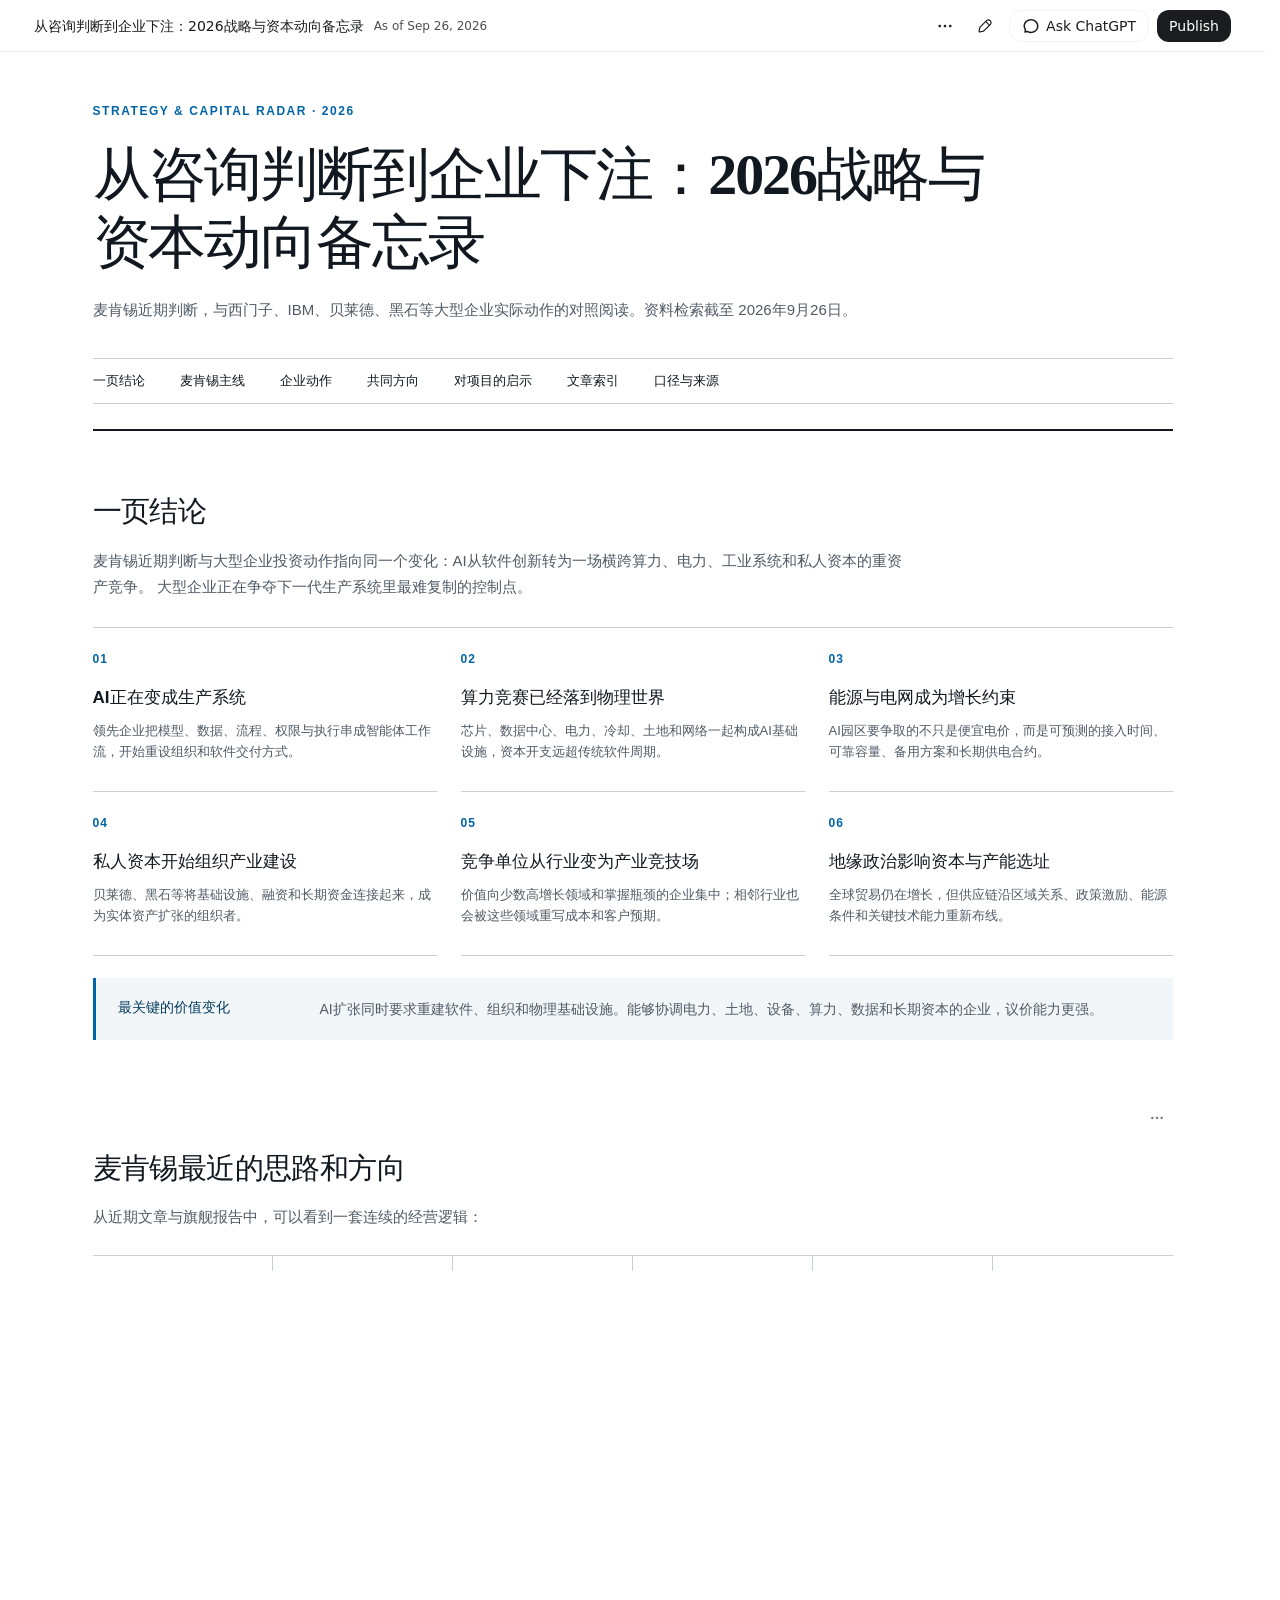
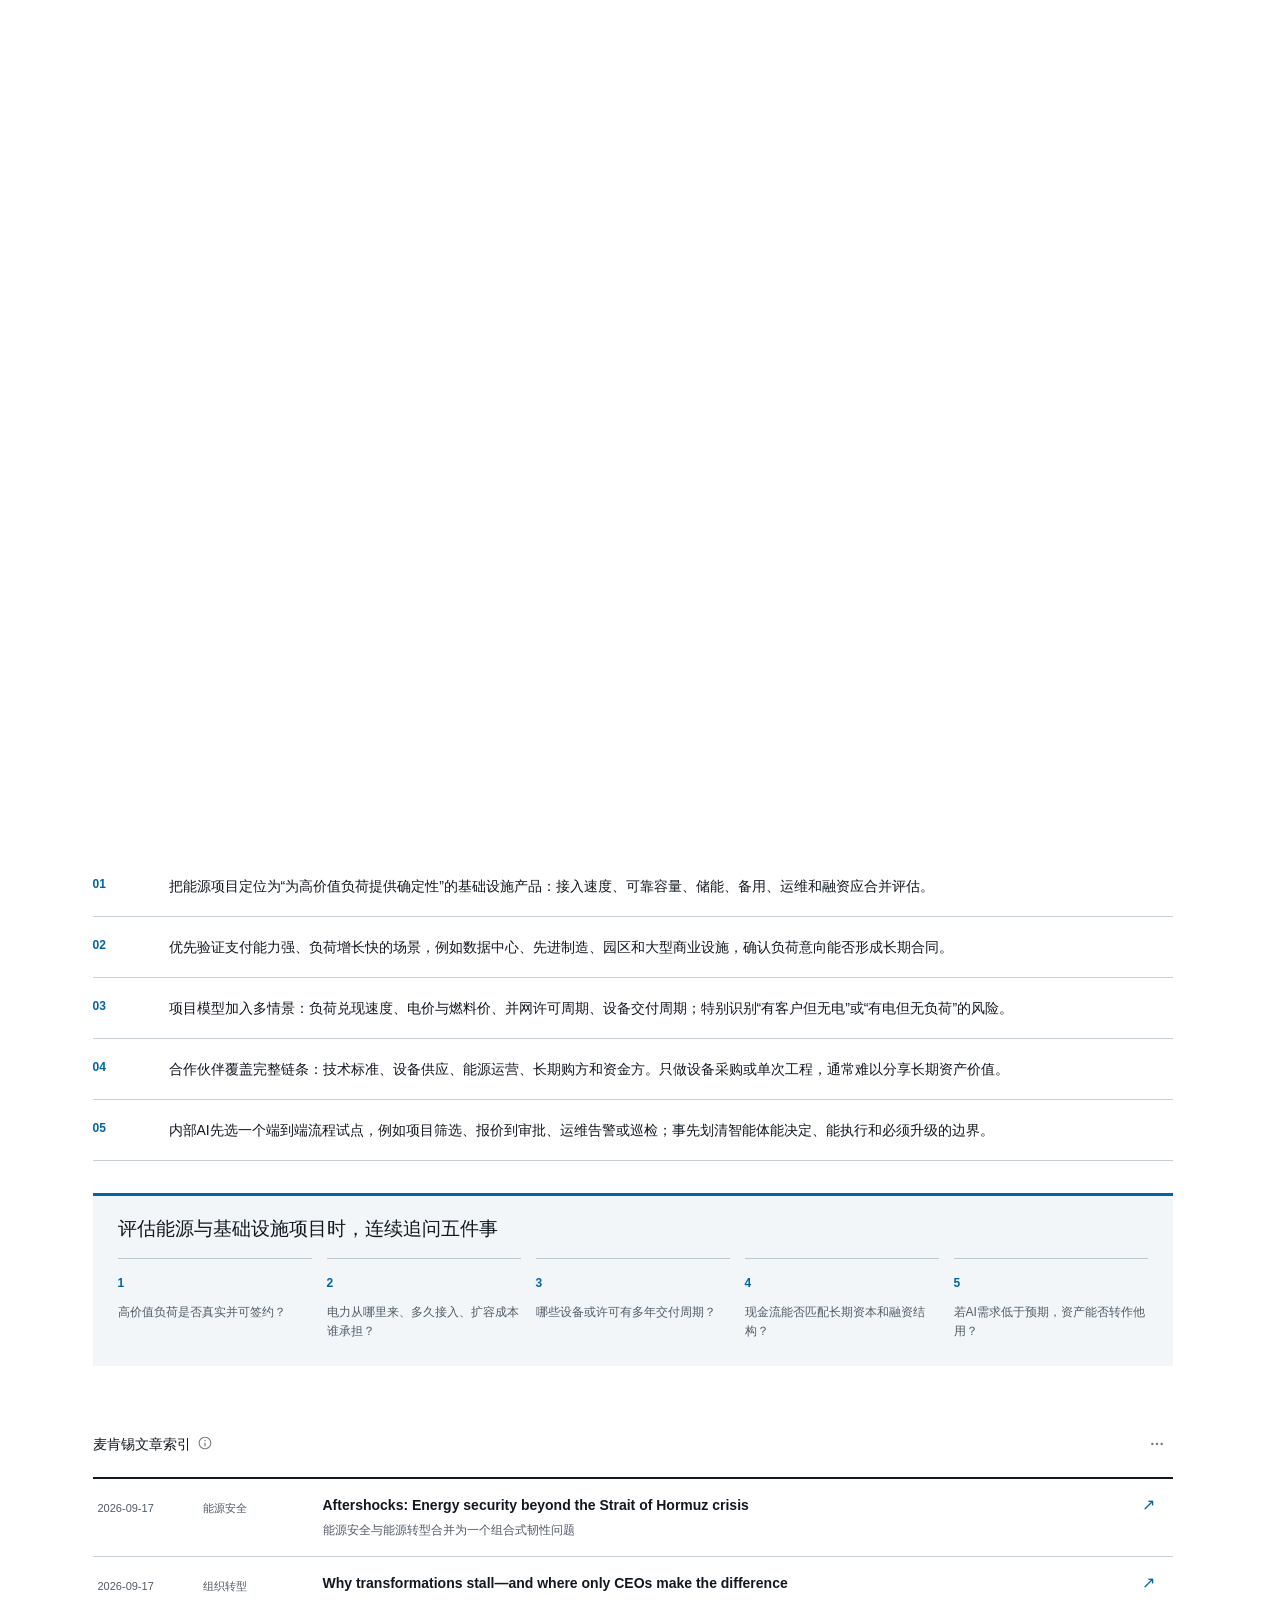
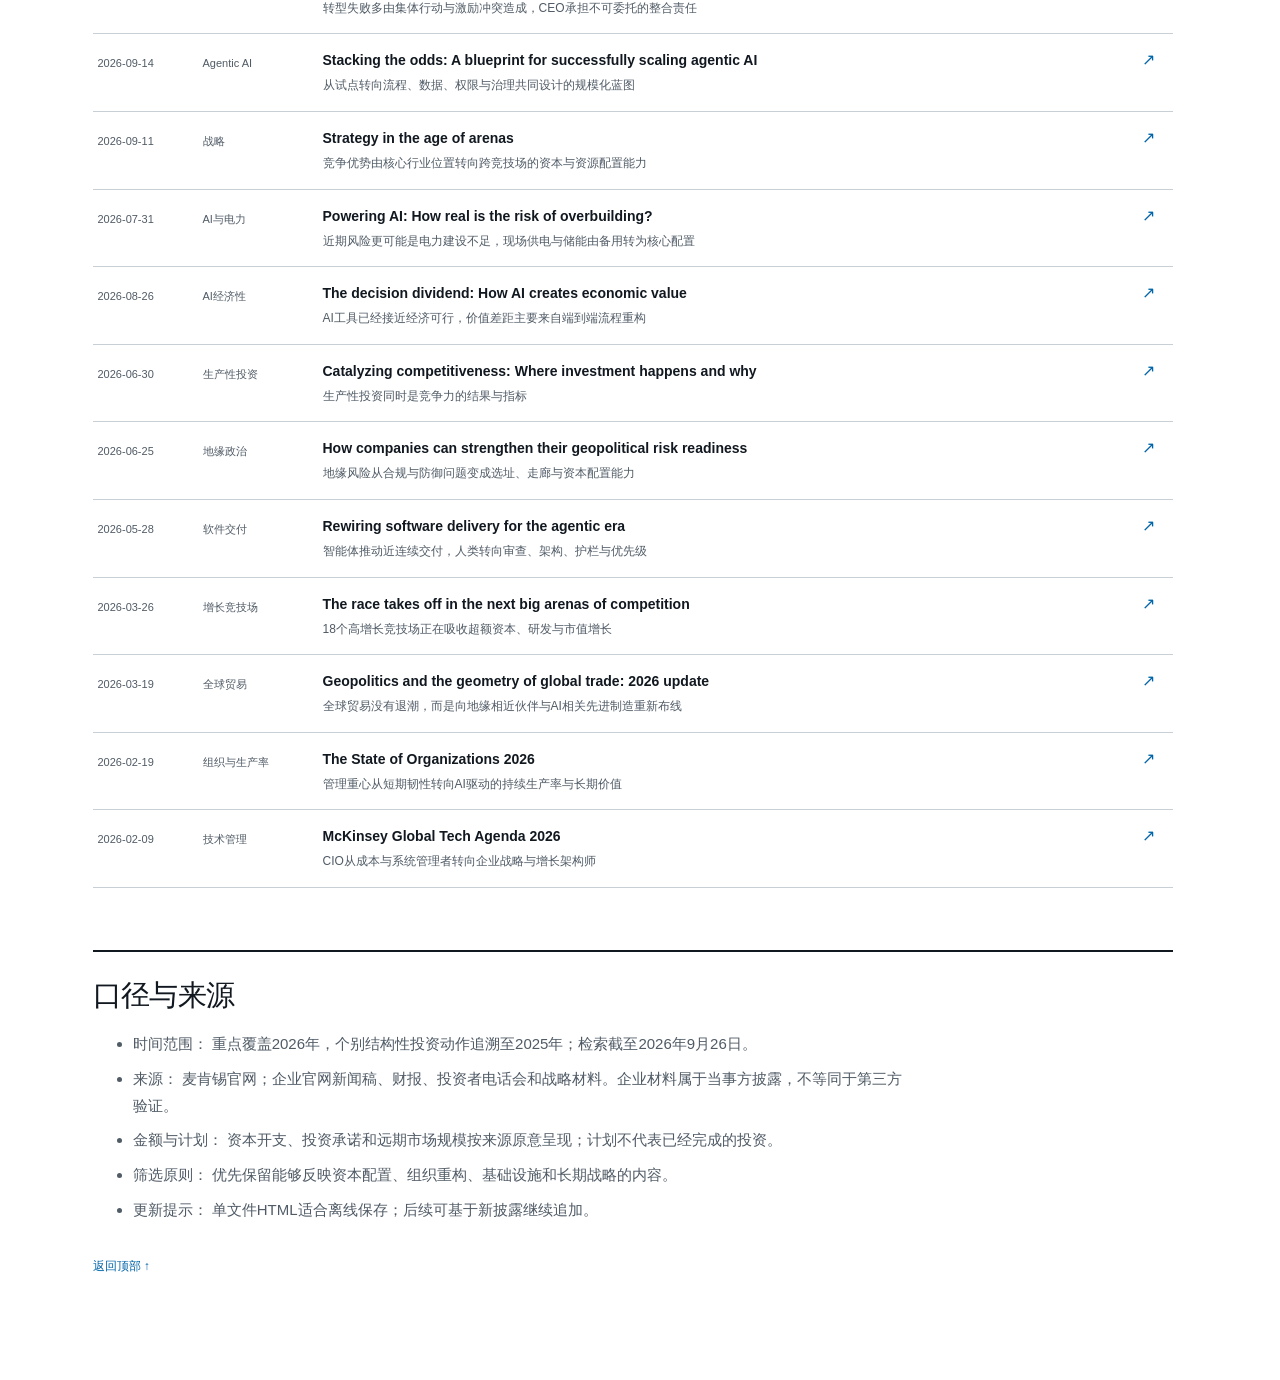
==== 麦肯锡与大型企业战略动向备忘录.html @ a0ac1fd9 "Create public business thoughts site" ====
<!doctype html>
<html lang="en">
<head>
<meta charset="utf-8">
<meta name="viewport" content="width=device-width, initial-scale=1">
<meta name="color-scheme" content="light dark">
<meta name="theme-color" content="#ffffff">
<meta name="data-app-snapshot-sha256" content="5854bf59471d1d41ac4fda2ac222e7b97b0be6779fbc70036e64adcc3acc6197">
<meta name="data-app-runtime-sha256" content="9e3ede84b28aded3c7379b6e6a5611f0d95b9977eb0f781e279ceefabfcbd27e">
<meta name="data-app-bootstrap" content="deferred-content-v1">


<meta name="data-app-local-thread" content="01a0d98c-8ada-7cd0-8bdb-cf3756978a40">
<title>从咨询判断到企业下注：2026战略与资本动向备忘录</title>
<link rel="icon" type="image/svg+xml" href="[data-uri]">
<style>:root{color-scheme:light dark;--adaptive-theme:1;--font-sans-default:-apple-system-body,ui-sans-serif,-apple-system,system-ui,"Segoe UI",Helvetica,"Apple Color Emoji",Arial,sans-serif,"Segoe UI Emoji","Segoe UI Symbol";--font-sans:var(--vscode-font-family,var(--font-sans-default));--background:var(--color-token-main-surface-primary,var(--color-background-surface,light-dark(#fff,#181818)));--surface:var(--color-background-elevated-secondary-opaque,light-dark(#fcfcfc,#212121));--surface-raised:var(--color-token-dropdown-background,light-dark(#fff,#282828));--muted:light-dark(#f7f7f7,#282828);--control:var(--color-background-control-opaque,light-dark(#fff,#212121));--control-hover:light-dark(#f2f2f2,#303030);--interaction-hover:var(--muted);--interaction-active:var(--control-hover);--text:var(--color-token-foreground,var(--color-text-foreground,light-dark(#1a1c1f,#fff)));--secondary:var(--color-token-description-foreground,light-dark(#767676,#afafaf));--border:var(--color-token-border,var(--color-border,light-dark(#ededed,#303030)));--border-strong:var(--color-border-heavy,light-dark(#dfdfdf,#414141));--accent:var(--color-text-accent,light-dark(#339cff,#99ceff));--positive:var(--color-text-success,light-dark(#00a240,#40c977));--negative:var(--color-text-error,light-dark(#e02e2a,#ff6764));--chart-1:light-dark(#0285ff,#66b5ff);--chart-2:light-dark(#924ff7,#ad7bf9);--chart-3:light-dark(#04b84c,#40c977);--chart-4:light-dark(#fb6a22,#ff8549);--chart-5:light-dark(#ff66ad,#ff8cc1);--chart-6:light-dark(#ffc300,#ffd240);--chart-7:light-dark(#fa423e,#ff6764);--chart-8:light-dark(#8f8f8f,#afafaf);--chart-neutral-fill:color-mix(in srgb,var(--text) 3%,var(--surface));--ranked-list-fill:color-mix(in srgb,var(--chart-1) 16%,var(--surface));--ranked-list-fill-hover:color-mix(in srgb,var(--chart-1) 24%,var(--surface));--movement-positive:color-mix(in srgb,var(--positive) 75%,var(--text));--movement-negative:color-mix(in srgb,var(--negative) 75%,var(--text));--movement-total:var(--secondary);--card-radius:16px;--data-card-radius:20px;--data-card-background:var(--background);--control-radius:12px;--mark-radius:8;--card-shadow:0 4px 12px rgb(0 0 0/1%);--shadow:0 8px 16px -4px rgb(0 0 0/12%)}:root:not([data-app-theme]),:root:is([data-app-theme="original"],[data-app-theme="codex-classic"]){--dashboard-background:light-dark(color-mix(in srgb,var(--background) 98.6%,var(--text)),var(--background))}
.dashboard-topbar-copy,.dashboard-topbar-actions,.dashboard-topbar-edit-controls{align-items:center;gap:10px;min-width:0;display:flex}.dashboard-topbar-copy{flex:auto}.dashboard-topbar-actions,.dashboard-topbar-edit-controls{flex:none}.dashboard-topbar-mode-controls{flex:none;align-items:center;gap:10px;display:flex}.dashboard-topbar-mode-controls [data-mode-action]{box-sizing:border-box;white-space:nowrap;transform-origin:100%}@media (width<=599px){.dashboard-topbar-mode-controls{grid-area:2/1/3/-1;justify-self:end}}.data-executive-summary{border-radius:var(--data-card-radius,var(--card-radius));background:0 0;border:0;min-width:0;overflow:visible}.data-executive-summary-heading{margin:0}.data-executive-summary-trigger{border-radius:var(--data-card-radius,var(--card-radius));width:100%;color:var(--text);cursor:pointer;font:inherit;text-align:left;background:0 0;border:0;justify-content:space-between;align-items:center;gap:16px;padding:12px 14px;display:flex}.data-executive-summary-trigger:hover{background:var(--interaction-hover,var(--control-hover))}.data-executive-summary-trigger:focus-visible{outline:2px solid var(--accent);outline-offset:-2px}.data-executive-summary-title-group{flex-wrap:wrap;flex:1;align-items:baseline;gap:10px;min-width:0;display:flex}.data-executive-summary-title{white-space:nowrap;flex:none;font-size:16px;font-weight:500;line-height:20px}.data-executive-summary-preview{min-width:0;color:color-mix(in srgb, var(--secondary) 68%, transparent);text-overflow:ellipsis;white-space:nowrap;flex:240px;font-size:14px;font-weight:400;line-height:20px;overflow:hidden}.data-executive-summary-toggle-icon{width:18px;height:18px;color:var(--secondary);flex:none;position:relative}.data-executive-summary-toggle-icon:before,.data-executive-summary-toggle-icon:after{content:"";background:currentColor;border-radius:999px;width:14px;height:1.5px;position:absolute;top:50%;left:50%;transform:translate(-50%,-50%)}.data-executive-summary-toggle-icon:after{transform:translate(-50%,-50%)rotate(90deg)}.data-executive-summary-trigger[aria-expanded=true] .data-executive-summary-toggle-icon:after{opacity:0}.data-executive-summary[data-open] .data-executive-summary-title{color:var(--secondary)}.data-executive-summary-panel{padding:0 0 18px}.data-executive-summary--inset{background:color-mix(in srgb, var(--text) 2%, transparent);overflow:hidden}.data-executive-summary--inset .data-executive-summary-trigger:hover{background:color-mix(in srgb, var(--text) 2%, transparent)}.data-executive-summary--inset .data-executive-summary-panel{padding:0 14px 18px}.data-executive-summary-content{grid-template-columns:minmax(0,1fr);gap:16px;width:100%;min-width:0;max-width:780px;padding-top:8px;display:grid}.data-executive-summary-content>:where(p,ul,ol){margin:0}.data-executive-summary-content .rich-narrative{min-width:0;margin:0}.data-executive-summary-content :is(.rich-narrative-content,.report-rich-editable)>p{margin:0}.data-executive-summary-content p{color:var(--text);font-size:16px;line-height:1.55}.data-executive-summary-content :is(strong,b,.markdown-bold){font-weight:600}.data-segmented-control{border:1px solid var(--border);border-radius:var(--control-radius);background:var(--control);align-items:stretch;min-width:0;max-width:100%;display:inline-flex;overflow:visible}.data-segmented-control[data-full-width]{width:100%;display:flex}.data-segmented-control-label{text-overflow:ellipsis;white-space:nowrap;min-width:0;overflow:hidden}.data-segmented-control[data-disabled]{opacity:var(--control-disabled-opacity,.58)}.data-segmented-control button{border:0;border-left:1px solid var(--border);min-width:0;min-height:30px;color:var(--secondary);cursor:pointer;font:inherit;white-space:nowrap;background:0 0;flex:0 auto;justify-content:center;align-items:center;padding:0 12px;font-size:14px;font-weight:400;line-height:20px;display:inline-flex;position:relative}.data-segmented-control button:first-child{border-radius:var(--control-radius) 0 0 var(--control-radius)}.data-segmented-control button:last-child{border-radius:0 var(--control-radius) var(--control-radius) 0}.data-segmented-control button:only-child{border-radius:var(--control-radius)}.data-segmented-control-tooltip{z-index:var(--layer-tooltip);position:absolute;bottom:calc(100% + 7px);left:50%;transform:translate(-50%,2px)}.data-segmented-control-button:hover .data-segmented-control-tooltip,.data-segmented-control-button:focus-visible .data-segmented-control-tooltip{opacity:1;transform:translate(-50%)}.data-segmented-control[data-size=default] button{min-height:calc(var(--data-control-height,32px) - 2px)}.data-segmented-control[data-full-width] button{flex:1 1 0}.data-segmented-control button:first-child{border-left:0}.data-segmented-control button:hover:not(:disabled){background:var(--interaction-hover,var(--control-hover));color:var(--text)}.data-segmented-control button:focus-visible{z-index:1;outline:2px solid var(--accent);outline-offset:-2px;position:relative}.data-segmented-control button[aria-pressed=true]{background:color-mix(in srgb, var(--text) 5%, transparent);color:var(--text)}.data-segmented-control button:disabled{cursor:default}@media (prefers-reduced-motion:reduce){.data-segmented-control button{transition:none}}.data-slider{--data-slider-control-height:var(--data-control-height,32px);--data-slider-control-padding:var(--space-3,12px);--data-slider-inline-gap:24px;--data-slider-inline-label-width:200px;align-content:start;gap:var(--field-label-gap,6px);min-width:0;color:var(--text);display:grid;container:data-slider/inline-size}.data-slider[data-layout=inline]{grid-template-columns:minmax(112px, var(--data-slider-inline-label-width)) minmax(0, 1fr);align-items:center;column-gap:var(--data-slider-inline-gap);row-gap:var(--field-label-gap,6px)}.data-slider[data-layout=inline]>.data-slider-label--outside{grid-area:1/1}.data-slider[data-layout=inline]>.data-slider-control{grid-area:1/2}.data-slider[data-layout=inline][data-label-placement=hidden]>.data-slider-control{grid-column:1/-1}.data-slider[data-disabled]{opacity:var(--control-disabled-opacity,.58)}.data-slider-label{min-width:0;color:var(--secondary);font-size:14px;font-weight:400;line-height:20px}.data-slider-label--outside{width:fit-content}.data-slider-label--inline{box-sizing:border-box;width:100%;min-height:var(--data-slider-control-height);pointer-events:none;text-overflow:ellipsis;white-space:nowrap;align-items:center;padding-inline:16px;display:flex;overflow:hidden}.data-slider[data-label-placement=inline]{gap:0}.data-slider[data-label-placement=inline] .data-slider-label--inline{z-index:5;inset-block:0;left:var(--data-slider-control-padding);width:auto;max-width:calc(100% - 96px);min-height:0;padding:0;position:absolute}.data-slider--range[data-center-inline-label] .data-slider-label--inline{left:var(--data-slider-midpoint);width:max-content;max-width:max(0px, calc(var(--data-slider-span) - 32px));text-align:center;justify-content:center;transform:translate(-50%)}.data-slider-label--hidden,.data-slider-visually-hidden{clip:rect(0 0 0 0);clip-path:inset(50%);white-space:nowrap;border:0;width:1px;height:1px;margin:-1px;padding:0;position:absolute;overflow:hidden}.data-slider-control{height:var(--data-slider-control-height);border:1px solid var(--border);border-radius:var(--control-radius);background:var(--surface);touch-action:none;min-width:0;transition:border-color .12s,box-shadow .12s;position:relative;overflow:visible}.data-slider-control:has(.data-slider-input:focus-visible){border-color:var(--control-focus-border,var(--border-strong));box-shadow:var(--control-focus-ring,0 0 0 1px var(--border-strong))}.data-slider-track{z-index:1;border-radius:inherit;pointer-events:none;position:absolute;inset:-1px;overflow:visible}.data-slider-selection{inset:0 calc(100% - var(--data-slider-end-position)) 0 var(--data-slider-start-position);border-radius:inherit;background:var(--muted);min-width:0;box-shadow:inset 0 0 0 1px color-mix(in srgb, var(--text) 9%, transparent), 0 1px 1px color-mix(in srgb, var(--text) 3%, transparent);transition:box-shadow .12s;position:absolute}.data-slider:not([data-disabled]) .data-slider-control:hover .data-slider-selection{box-shadow:inset 0 0 0 1px color-mix(in srgb, var(--text) 14%, transparent), 0 1px 1px color-mix(in srgb, var(--text) 3%, transparent)}.data-slider--single .data-slider-selection{min-width:min(16px,100%)}.data-slider-bound,.data-slider-value{z-index:5;color:var(--secondary);font-variant-numeric:tabular-nums;pointer-events:none;white-space:nowrap;font-size:12px;line-height:16px;position:absolute;top:50%;transform:translateY(-50%)}.data-slider-bound{transition:opacity .12s}.data-slider-bound--minimum{left:8px}.data-slider-bound--maximum{right:8px}.data-slider-bound[data-hidden]{opacity:0}.data-slider-value[data-placement=inside]{color:var(--text)}.data-slider-value--end{right:var(--data-slider-control-padding);color:var(--text);font-size:14px;line-height:20px;left:auto}.data-slider--range .data-slider-value{color:var(--text);font-size:14px;line-height:20px}.data-slider-handle{z-index:4;background:var(--secondary);opacity:.55;pointer-events:none;border-radius:999px;width:2px;height:18px;transition:opacity .12s;position:absolute;top:50%;transform:translate(-1px,-50%)}.data-slider-handle--lower{left:clamp(8px, calc(var(--data-slider-start) + 8px), calc(100% - 8px))}.data-slider-handle--upper{left:clamp(8px, calc(var(--data-slider-end) - 8px), calc(100% - 8px))}.data-slider--range[data-collapsed] .data-slider-handle{left:clamp(8px, var(--data-slider-start), calc(100% - 8px))}.data-slider:not([data-disabled]) .data-slider-control:hover .data-slider-handle{opacity:.8}.data-slider--single .data-slider-control:has(.data-slider-input:active) .data-slider-handle--upper,.data-slider--single .data-slider-control:has(.data-slider-input:focus-visible) .data-slider-handle--upper,.data-slider--range[data-active-thumb=lower] .data-slider-control:has(.data-slider-input--lower:active,.data-slider-input--lower:focus-visible) .data-slider-handle--lower,.data-slider--range[data-active-thumb=upper] .data-slider-control:has(.data-slider-input--upper:active,.data-slider-input--upper:focus-visible) .data-slider-handle--upper{opacity:1}.data-slider-input{appearance:none;cursor:ew-resize;opacity:0;touch-action:none;background:0 0;border:0;outline:0;width:100%;height:100%;margin:0;position:absolute;inset:0}.data-slider-input:disabled{cursor:default}.data-slider-input--single{z-index:6}.data-slider--range .data-slider-input{z-index:6;pointer-events:none}.data-slider--range[data-active-thumb=lower] .data-slider-input--lower,.data-slider--range[data-active-thumb=upper] .data-slider-input--upper{z-index:7}.data-slider-input::-webkit-slider-runnable-track{height:var(--data-slider-control-height);background:0 0}.data-slider-input::-webkit-slider-thumb{width:20px;height:var(--data-slider-control-height);appearance:none;cursor:ew-resize;background:0 0;border:0;margin-top:0}.data-slider--range .data-slider-input::-webkit-slider-thumb{pointer-events:auto}.data-slider-input::-moz-range-track{height:var(--data-slider-control-height);background:0 0}.data-slider-input::-moz-range-thumb{width:20px;height:var(--data-slider-control-height);cursor:ew-resize;background:0 0;border:0}.data-slider--range .data-slider-input::-moz-range-thumb{pointer-events:auto}@media (pointer:coarse){.data-slider-input::-webkit-slider-thumb{width:44px}.data-slider-input::-moz-range-thumb{width:44px}}@container data-slider (width<=520px){.data-slider[data-layout=inline]>.data-slider-label--outside,.data-slider[data-layout=inline]>.data-slider-control{grid-column:1/-1}.data-slider[data-layout=inline]>.data-slider-label--outside{grid-row:1}.data-slider[data-layout=inline]>.data-slider-control{grid-row:2}}@media (prefers-reduced-motion:reduce){.data-slider-control,.data-slider-bound,.data-slider-handle{transition:none}}.data-switch{min-height:32px;color:var(--text);cursor:pointer;font:inherit;text-align:left;background:0 0;border:0;justify-content:space-between;align-items:center;gap:12px;padding:0;font-size:14px;font-weight:400;display:inline-flex}.data-switch[data-full-width]{width:100%}.data-switch-track{background:var(--border-strong);border-radius:999px;flex:none;width:34px;height:20px;transition:background .16s;position:relative}.data-switch-track:after{background:var(--surface-raised);content:"";border-radius:50%;width:16px;height:16px;transition:transform .16s;position:absolute;top:2px;left:2px}.data-switch[aria-checked=true] .data-switch-track{background:var(--accent)}.data-switch[aria-checked=true] .data-switch-track:after{transform:translate(14px)}.data-switch:focus-visible{outline:2px solid var(--accent);outline-offset:2px}.data-switch:disabled{cursor:default;opacity:var(--control-disabled-opacity,.58)}@media (prefers-reduced-motion:reduce){.data-switch-track,.data-switch-track:after{transition:none}}.data-switch[data-size=compact]{color:var(--secondary);font:inherit;border-radius:var(--control-radius);cursor:pointer;white-space:nowrap;background:0 0;border:0;align-items:center;gap:8px;padding:6px 8px;font-size:14px;display:inline-flex}.data-switch[data-size=compact]:hover{background:var(--interaction-hover);color:var(--text)}.data-switch[data-size=compact] .data-switch-track{background:var(--border-strong);border-radius:10px;width:28px;height:16px;transition:background .12s;position:relative}.data-switch[data-size=compact] .data-switch-track:after{content:"";background:var(--surface);border-radius:50%;width:12px;height:12px;transition:transform .12s;position:absolute;top:2px;left:2px}.data-switch[data-size=compact][aria-checked=true] .data-switch-track{background:var(--text)}.data-switch[data-size=compact][aria-checked=true] .data-switch-track:after{transform:translate(12px)}.form-checkbox{align-items:center;gap:var(--space-2);cursor:pointer;display:inline-flex}.form-checkbox-control{flex:0 0 var(--space-5);width:var(--space-5);height:var(--space-5);display:inline-flex;position:relative}.form-checkbox-control input{appearance:none;z-index:1;border-radius:var(--radius-xs);width:100%;height:100%;cursor:inherit;background:0 0;border:0;margin:0;position:absolute;inset:0}.form-checkbox-control>:not(input){pointer-events:none;position:absolute;inset:0}.form-checkbox-control [data-dashboard-icon=checkboxUnchecked]{color:var(--border-strong)}.form-checkbox-control [data-dashboard-icon=checkboxChecked]{color:var(--text);opacity:0}.form-checkbox-control input:checked~[data-dashboard-icon=checkboxUnchecked]{opacity:0}.form-checkbox-control input:checked~[data-dashboard-icon=checkboxChecked]{opacity:1}.form-checkbox-control input:focus-visible{outline:2px solid var(--accent);outline-offset:3px}.form-checkbox:has(input:disabled){opacity:.5;cursor:not-allowed}.section-navigator{z-index:20;padding:6px;position:fixed;top:50%;left:12px;transform:translateY(-50%)}.section-navigator:not([data-placement=inline])[data-fits-gutter=false]{visibility:hidden;pointer-events:none}.section-navigator-trigger{border-radius:var(--radius-md);color:var(--secondary);font:inherit;cursor:pointer;background:0 0;border:0;align-items:center;margin:0;padding:8px 6px;display:flex}.section-navigator-trigger:focus-visible{outline:2px solid var(--accent);outline-offset:2px}.section-navigator-rail{flex-direction:column;align-items:flex-start;width:28px;display:flex}.section-navigator-rail>span{align-items:center;height:12px;display:flex}.section-navigator-rail i{background:var(--secondary);opacity:.5;border-radius:999px;width:9px;height:3px;display:block}.section-navigator-rail i[data-active]{background:var(--text);opacity:1;width:14px}.section-navigator-label{display:none}.section-navigator-menu{opacity:0;visibility:hidden;pointer-events:none;gap:2px;width:max-content;max-width:calc(100vw - 24px);max-height:min(440px,80vh);transition:opacity .1s,transform .1s,visibility .1s;position:absolute;top:50%;left:0;overflow-y:auto;transform:translate(-4px,-50%)}.section-navigator[data-open] .section-navigator-menu{opacity:1;visibility:visible;pointer-events:auto;transform:translateY(-50%)}.section-navigator-menu .menu-item{min-height:28px;padding-block:4px;font-size:12px;font-weight:500}.section-navigator-menu .menu-item-label{text-overflow:ellipsis;white-space:nowrap;overflow:hidden}.section-navigator-menu .menu-item[aria-current]{background:var(--control);color:var(--text)}.section-navigator-menu .menu-item:not([aria-current]){color:var(--secondary)}.section-navigator[data-placement=inline]{margin-bottom:12px;position:relative;top:auto;left:auto;transform:none}.section-navigator[data-placement=inline] .section-navigator-label{display:inline}.section-navigator[data-placement=inline] .section-navigator-trigger{background:var(--control);border:1px solid var(--border);padding:8px 12px}.section-navigator[data-placement=inline] .section-navigator-menu{top:100%;transform:translateY(-4px)}.section-navigator[data-placement=inline][data-open] .section-navigator-menu{transform:none}@media (width<=1080px){.section-navigator:not([data-placement=inline]){display:none}}@media (prefers-reduced-motion:reduce){.section-navigator-menu{transition:none}}.bar-family-list-row,.bar-family-grouped-bar,.bar-family-bullet-row{width:100%;font:inherit;text-align:left;cursor:default;background:0 0;border:0;padding:0;position:relative}.experimental-bar-chart{min-width:0;position:relative}.bar-family-list{gap:var(--bar-family-row-gap,13px);padding:8px 0;display:grid}.bar-family-list[data-label-position=summary],.bar-family-range{padding:0}.bar-family-list-row{min-width:0;color:var(--text);gap:6px;transition:opacity .16s;display:grid}.bar-family-list[data-interacting] .bar-family-list-row:not([data-active]){opacity:.38}.bar-family-list-row:focus-visible,.bar-family-bullet-row:focus-visible{outline:2px solid var(--accent);outline-offset:4px;border-radius:6px}.bar-family-list-copy{font-size:var(--bar-family-font-size,14px);justify-content:space-between;align-items:baseline;gap:12px;line-height:1.2;display:flex}.bar-family-list-copy>span{text-overflow:ellipsis;white-space:nowrap;min-width:0;overflow:hidden}.bar-family-list-copy strong{font-size:inherit;flex:none;font-weight:650}.bar-family-list-track{min-width:0;height:var(--bar-family-thickness,12px);border-radius:var(--bar-family-radius,999px);background:0 0;display:block;overflow:hidden}.bar-family-list-row[data-track] .bar-family-list-track{background:var(--bar-family-track-color)}.bar-family-list-track>span{border-radius:inherit;height:100%;transition:width .18s;display:block}.bar-family-list-row[data-track] .bar-family-list-track[data-segments]{grid-template-columns:repeat(var(--progress-segments), minmax(0, 1fr));background:0 0;gap:3px;display:grid}.bar-family-list-track[data-segments]>span{background:color-mix(in srgb, var(--progress-color) 14%, var(--surface))}.bar-family-list-track[data-segments]>span[data-active]{background:var(--progress-color)}.bar-family-progress-summary{flex-wrap:wrap;gap:4px 8px}.bar-family-progress-summary strong{letter-spacing:-.035em;font-size:20px;font-weight:560;line-height:24px}.bar-family-progress-summary>span{color:var(--secondary);white-space:normal;overflow-wrap:normal}.bar-family-range-track{background:var(--border-strong);border-radius:999px;height:3px;position:relative}.bar-family-range-track i{border:2px solid var(--surface);background:var(--bar-family-range-color,var(--text));width:8px;height:8px;box-shadow:0 0 0 1px var(--border-strong);border-radius:50%;position:absolute;top:50%;transform:translate(-50%,-50%)}.bar-family-range .bar-family-list-row{align-content:center;min-height:28px}.bar-family-range .bar-family-list-row:is(:hover,:focus-visible) .bar-family-range-track{background:var(--secondary)}.bar-family-range .bar-family-list-row:is(:hover,:focus-visible) .bar-family-range-track i{box-shadow:0 0 0 2px var(--bar-family-range-color,var(--text))}.bar-family-range-bounds{color:var(--secondary);font-variant-numeric:tabular-nums;font-size:10px}.bar-family-list-row:hover .bar-family-list-track>span,.bar-family-list-row:focus-visible .bar-family-list-track>span{filter:saturate(1.12)brightness(.92)}.bar-family-list--rankedList .bar-family-list-copy{z-index:2;height:var(--bar-family-thickness,32px);color:var(--text);align-items:center;position:absolute;top:0;left:12px;right:12px}.bar-family-list--rankedList .bar-family-list-row{gap:0}.bar-family-list[data-label-position=above] .bar-family-list-row{gap:7px}.bar-family-list[data-label-position=above] .bar-family-list-value{font-size:var(--bar-family-font-size,14px);align-items:baseline;gap:4px;line-height:1;display:flex}.bar-family-list[data-label-position=above] .bar-family-list-value strong{letter-spacing:-.02em;font-size:28px;font-weight:500}.bar-family-list[data-label-position=above] .bar-family-list-track>span{align-items:center;padding-inline:10px;display:flex}.bar-family-list[data-label-position=above] .bar-family-list-track b{font-size:var(--bar-family-font-size,14px);text-overflow:ellipsis;white-space:nowrap;font-weight:500;overflow:hidden}.bar-family-list-toggle{color:var(--secondary);font:inherit;cursor:pointer;background:0 0;border:0;border-radius:8px;justify-self:start;padding:5px 9px;font-size:13px;font-weight:600}.bar-family-list-toggle:hover{background:color-mix(in srgb, var(--text) 6%, transparent);color:var(--text)}.bar-family-list-toggle:focus-visible{outline:2px solid var(--accent);outline-offset:2px}.bar-family-grouped-list{gap:var(--bar-family-group-gap,15px);display:grid}.bar-family-grouped-row{gap:6px;display:grid}.bar-family-grouped-label{color:var(--text);font-size:14px;font-weight:500}.bar-family-grouped-pair{gap:4px;display:grid}.bar-family-grouped-bar{grid-template-columns:minmax(0, 1fr) var(--bar-family-value-width,4ch);min-height:max(22px, var(--bar-family-thickness,10px));color:inherit;align-items:center;gap:12px;transition:opacity .16s;display:grid}.bar-family-grouped-list[data-interacting] .bar-family-grouped-bar:not([data-active]){opacity:.38}.bar-family-grouped-bar:hover .bar-family-grouped-track>span,.bar-family-grouped-bar:focus-visible .bar-family-grouped-track>span{filter:saturate(1.08)brightness(.96)}.bar-family-grouped-bar:focus-visible{outline:2px solid var(--accent);outline-offset:3px;border-radius:4px}.bar-family-grouped-track{min-width:0;height:var(--bar-family-thickness,10px);border-radius:var(--bar-family-radius,5px);display:block;overflow:hidden}.bar-family-grouped-value{text-align:end;min-width:4ch;color:var(--text);font-variant-numeric:tabular-nums;font-size:14px;font-weight:600;line-height:22px}.bar-family-grouped-track>span{border-radius:inherit;height:100%;display:block}.bar-family-grouped-list>.chart-legend{justify-content:flex-start;margin:0}.experimental-bar-plot{width:100%;height:100%;min-height:0}.experimental-bar-chart[data-axis-label=true]{grid-template-rows:minmax(0,1fr) 18px;gap:4px;display:grid}.experimental-bar-axis-label{color:var(--secondary);text-align:center;font-size:11px;line-height:18px}.bar-family-segmented{gap:18px;padding:8px 0;display:grid;position:relative;container:composition/inline-size}.bar-family-segmented :is(.bar-family-segment,.bar-family-segment-callouts>div,.bar-family-segment-labels>div,.bar-family-segment-annotations>div,tbody>tr){transition:opacity .12s}.bar-family-segmented[data-interacting] :is(.bar-family-segment,.bar-family-segment-callouts>div,.bar-family-segment-labels>div,.bar-family-segment-annotations>div,tbody>tr):not([data-active]){opacity:.38}.bar-family-segment[data-active]{box-shadow:inset 0 0 0 1px color-mix(in srgb, var(--text) 24%, transparent)}@media (prefers-reduced-motion:reduce){.bar-family-segmented *{transition:none}}.bar-family-comparison-table{max-width:100%;display:none;overflow-x:auto}.bar-family-comparison-table table{border-collapse:collapse;width:100%;font-size:13px}.bar-family-comparison-table :is(th,td){border-bottom:1px solid var(--border);text-align:right;font-variant-numeric:tabular-nums;padding:10px 4px}.bar-family-comparison-table th{font-weight:500}.bar-family-comparison-table th:first-child{text-align:left}.bar-family-comparison-table thead,.bar-family-period-label{color:var(--secondary);font-size:12px}.bar-family-segmented[data-callouts-fit=false]>.bar-family-segment-callouts{visibility:hidden;pointer-events:none;top:0;position:absolute;inset-inline:0}.bar-family-segmented[data-callouts-fit=false]>.bar-family-comparison-table{display:block}.bar-family-segmented-track{width:100%;height:var(--bar-family-thickness,28px);border-radius:var(--bar-family-radius,999px);background:color-mix(in srgb, var(--text) 7%, transparent);display:flex;overflow:visible}.bar-family-segment{border:0;border-right:var(--bar-family-segment-gap,2px) solid var(--surface);color:#fff;min-width:2px;font:inherit;font-size:var(--bar-family-font-size,14px);cursor:default;padding:0;font-weight:650;position:relative;overflow:visible}.bar-family-segment:first-child{border-radius:var(--bar-family-radius,999px) 0 0 var(--bar-family-radius,999px)}.bar-family-segment:last-child{border-radius:0 var(--bar-family-radius,999px) var(--bar-family-radius,999px) 0;border-right:0}.bar-family-segment:only-child,.bar-family-segmented[data-rounded-segments] .bar-family-segment{border-radius:var(--bar-family-radius,999px)}.bar-family-segment:hover,.bar-family-segment:focus-visible{z-index:2}.bar-family-segment:focus-visible{outline:2px solid var(--accent);outline-offset:3px}.bar-family-segment-annotations{grid-template-columns:repeat(2,minmax(0,1fr));gap:0 24px;display:grid}@container composition (width<=560px){.bar-family-segment-annotations{grid-template-columns:minmax(0,1fr)}}.bar-family-segment-annotations>div{border-bottom:1px solid var(--border);font-size:var(--bar-family-font-size,14px);grid-template-columns:8px minmax(0,1fr) auto;align-items:center;gap:9px;padding:10px 0;display:grid}.bar-family-segment-key{border-radius:50%;width:8px;height:8px}.bar-family-segment-annotations strong,.bar-family-segment-annotations small{display:block}.bar-family-segment-annotations strong{font-size:inherit;font-weight:580}.bar-family-segment-annotations small{color:var(--secondary);font-size:inherit;margin-top:3px;line-height:1.25}.bar-family-segment-annotations b{font-size:inherit;font-weight:650}.bar-family-segment-callouts{color:var(--text);font-size:var(--bar-family-font-size,14px);align-items:end;gap:0;display:grid}.bar-family-segment-callouts>div{min-width:0;padding-right:12px}.bar-family-segment-callouts[data-align=right]>div{text-align:right;padding-left:12px;padding-right:0}.bar-family-segment-callouts[data-align=right] span i{margin-left:8px;margin-right:0}.bar-family-segment-callouts strong,.bar-family-segment-callouts span{font-size:inherit;line-height:1.3;display:block}.bar-family-segment-callouts strong{text-overflow:ellipsis;white-space:nowrap;font-weight:500;overflow:hidden}.bar-family-segment-callouts span{white-space:nowrap;margin-top:5px;font-weight:400}.bar-family-segment-callouts span b{font-size:18px;font-weight:500}.bar-family-segment-callouts span i{background:color-mix(in srgb, var(--text) 18%, transparent);vertical-align:-3px;width:1px;height:16px;margin-right:8px;display:inline-block}.bar-family-segment-callouts small{color:var(--secondary);font-size:inherit;margin-left:7px;font-weight:450}.bar-family-segment-callouts[data-position=bottom]{color:color-mix(in srgb, var(--secondary) 72%, transparent);align-items:start}.bar-family-segment-callouts[data-position=bottom] span{margin-top:0}.bar-family-segment-callouts[data-position=bottom] small{color:inherit}.bar-family-segment-callouts[data-position=bottom] strong{margin-top:5px;font-weight:500}.bar-family-segmented:has(.bar-family-segment-callouts){gap:10px}.bar-family-segmented:has(.bar-family-segment-callouts) .bar-family-segmented-track+.bar-family-segmented-track{margin-top:2px}.bar-family-segment-labels{color:var(--text);font-size:var(--bar-family-font-size,14px);gap:0;display:grid}.bar-family-segment-labels>div{text-align:center;justify-items:center;gap:3px;min-width:0;display:grid}.bar-family-segment-labels>div:first-child{text-align:left;justify-items:start}.bar-family-segment-labels>div:last-child{text-align:right;justify-items:end}.bar-family-segment-labels strong{font-size:inherit;font-weight:500;line-height:1.25}.bar-family-segment-labels span{color:var(--secondary);font-size:inherit;line-height:1.25}.bar-family-bullets{gap:var(--bar-family-row-gap,18px);padding:8px 0;display:grid}.bar-family-bullet-row{color:var(--text);gap:7px;display:grid}.bar-family-bullet-track{height:var(--bar-family-thickness,18px);background:color-mix(in srgb, var(--text) 7%, transparent);border-radius:999px;display:block;position:relative}.bar-family-bullet-value,.bar-family-bullet-projection{border-radius:inherit;position:absolute;top:0;bottom:0;left:0}.bar-family-bullet-projection{opacity:.28}.bar-family-bullet-track i{background:var(--text);border-radius:2px;width:2px;position:absolute;top:-4px;bottom:-4px;transform:translate(-1px)}.bar-family-bullet-row:hover .bar-family-bullet-value,.bar-family-bullet-row:focus-visible .bar-family-bullet-value{filter:saturate(1.08)brightness(.96)}@media (width<=520px){.bar-family-segment-annotations{grid-template-columns:1fr}}@media (prefers-reduced-motion:reduce){.bar-family-list-track>span{transition:none}}:root{--spacing:.25rem;--space-1:var(--spacing);--space-2:calc(var(--spacing) * 2);--space-3:calc(var(--spacing) * 3);--space-4:calc(var(--spacing) * 4);--space-5:calc(var(--spacing) * 5);--space-6:calc(var(--spacing) * 6);--data-card-gap:20px;--data-metric-gap:12px;--data-section-gap:40px;--data-section-content-gap:20px;--data-after-metrics-gap:32px;--radius-2xs:2px;--radius-xs:4px;--radius-sm:6px;--radius-md:8px;--radius-lg:10px;--radius-xl:12px;--radius-2xl:16px;--radius-3xl:20px;--radius-4xl:24px;--radius-full:9999px;--shadow-sm:0 1px 2px -1px #00000014;--shadow-md:0 2px 4px -1px #00000014;--shadow-lg:0 4px 8px -2px #0000001a;--shadow-xl:0 8px 16px -4px #0000001f;--shadow-2xl:0 16px 32px -8px #00000030;--shadow-hairline:0 0 0 .5px color-mix(in srgb, var(--text) 14%, transparent);--text-xs-size:12px;--text-xs-line:16px;--text-sm-size:14px;--text-sm-line:20px;--text-md-size:16px;--text-md-line:24px;--text-lg-size:18px;--text-lg-line:28px;--text-xl-size:20px;--text-xl-line:28px;--text-title-2-tracking:normal;--text-title-3-tracking:normal;--text-large-title-tracking:normal;--inverse-surface:var(--color-background-primary-solid,#111);--inverse-surface-hover:var(--color-background-primary-solid-hover,#000);--inverse-text:var(--color-text-primary-solid,#fff);--danger-surface:var(--color-background-danger-solid,var(--negative));--danger-text:var(--color-text-danger-solid,#fff);--radius-small:var(--radius-md,8px);--layer-header:30;--layer-tooltip:50;--tooltip-delay:.6s;--layer-drag:1000;--layer-tooltip-portal:1100;--motion-duration-fast:.15s;--motion-duration-standard:.3s;--motion-duration-segmented:.3s;--motion-easing-emphasized:cubic-bezier(.23, 1, .32, 1);--motion-easing-segmented:cubic-bezier(.23, 1, .32, 1);--motion-easing-out-quint:cubic-bezier(.23, 1, .32, 1);--block-drag-activation-distance:6;--block-drag-lift:-5px;--block-drag-scale:1.015;--block-drag-preview-opacity:.97;--block-drag-source-opacity:.24;--block-drag-max-tilt:1.5;--block-drag-velocity-smoothing:.18;--block-drag-direction-dead-zone:.04;--block-drag-rotation-duration:.1s;--block-drag-reorder-duration:.22s;--block-drag-drop-duration:.22s;--block-drag-reorder-easing:var(--motion-easing-emphasized);--block-drag-insertion-hysteresis:10;--block-drag-scroll-edge:56;--block-drag-scroll-speed:18;--block-layout-min-metric-span:2;--block-layout-min-chart-span:3;--block-layout-min-custom-span:3;--block-layout-min-table-span:3;--block-layout-min-block-span:3;--block-layout-max-row-items:6;--block-layout-row-insertion-zone:40;--block-layout-row-attraction:8;--block-layout-row-hover-delay:.45s;--block-layout-touch-row-hover-delay:.65s;--block-layout-row-gap:0px;--block-layout-auto-resize:1;--dashboard-frosted-background:color-mix(in srgb, var(--background) 95%, transparent);--dashboard-frosted-blur:14px;--data-app-dashboard-content-width:1440px;--data-app-dashboard-wide-content-width:var(--data-app-dashboard-content-width);--data-app-report-evidence-width:748px;--data-app-report-prose-width:748px;--data-app-dashboard-gutter:32px;--data-app-report-gutter:36px;--data-app-dashboard-mobile-gutter:16px;--data-app-report-mobile-gutter:20px;--report-comparison-fill:var(--lightningcss-light,#d4d4d4)var(--lightningcss-dark,#929292);--dashboard-content-max-width:calc(var(--data-app-dashboard-content-width) + 2 * var(--data-app-dashboard-gutter));--dashboard-content-gutter:var(--data-app-dashboard-gutter);--dashboard-content-mobile-gutter:var(--data-app-dashboard-mobile-gutter);font-family:var(--font-sans);font-synthesis:none;text-rendering:optimizelegibility;-webkit-font-smoothing:antialiased}.source-section{gap:var(--space-6);padding:var(--space-6);display:grid}.source-definition{padding:var(--space-4);border-radius:var(--radius-xl);background:var(--muted)}.source-definition h3{margin:3px 0 7px;font-size:16px}.source-definition>p:last-child{color:var(--secondary);margin:0;font-size:14px;line-height:1.55}.source-label,.source-metadata dt{color:var(--secondary);letter-spacing:0;text-transform:none;margin:0;font-size:14px;line-height:24px}.source-value{overflow-wrap:anywhere;color:var(--secondary);margin:0;font-size:12px}.source-metadata{grid-template-columns:repeat(2,minmax(0,1fr));gap:8px;margin:0;display:grid}.source-metadata div{min-width:0}.source-metadata dd{overflow-wrap:anywhere;color:var(--text);margin:8px 0 0;font-size:14px;line-height:1.6}.source-group{gap:8px;display:grid}.source-copy{color:var(--secondary);margin:0;font-size:14px;line-height:1.55}.source-pills{flex-wrap:wrap;gap:7px;display:flex}.source-pill{border:1px solid var(--border);border-radius:999px;align-items:center;gap:6px;min-width:0;padding:6px 9px;font-size:12px;display:inline-flex}.source-pill[href]{color:var(--text);text-decoration:none}.source-pill[href]:hover{border-color:var(--accent);color:var(--accent)}.source-pill span{overflow-wrap:anywhere}.source-definitions{border-collapse:collapse;width:100%}.source-definitions :is(th,td){border-bottom:1px solid color-mix(in srgb, var(--text) 5%, transparent);color:var(--text);text-align:left;vertical-align:top;padding:8px 0;font-size:14px;line-height:1.6}.source-definitions tr:first-child :is(th,td){border-top:1px solid color-mix(in srgb, var(--text) 5%, transparent)}.source-definitions th{width:136px;padding-right:16px;font-weight:500}.source-definition-formula{overflow-wrap:anywhere;color:var(--secondary);margin-top:5px;font-family:ui-monospace,SFMono-Regular,Menlo,Consolas,monospace;font-size:12px;line-height:1.55;display:block}.source-definition-variable{margin-top:2px;font-weight:400}.source-definition-lineage{overflow-wrap:anywhere;color:var(--secondary);margin-top:4px;font-size:12px;line-height:1.55;display:block}.source-caveats{border-top:1px solid color-mix(in srgb, var(--text) 5%, transparent);margin:0;padding:0;list-style:none;display:grid}.source-caveats li{border-bottom:1px solid color-mix(in srgb, var(--text) 5%, transparent);min-width:0;color:var(--text);padding:8px 0;font-size:14px;line-height:1.6}.source-list{gap:2px;margin:0 -8px;display:grid}.source-row{min-width:0;color:var(--text);border-radius:8px;grid-template-columns:17px minmax(0,1fr) auto;align-items:center;gap:10px;padding:9px 8px;font-size:14px;line-height:20px;text-decoration:none;display:grid}.source-row-icon{color:var(--secondary);align-self:start;margin-top:2px}.source-row-copy{gap:1px;min-width:0;display:grid}.source-row-title{overflow-wrap:anywhere;white-space:normal;min-width:0}.source-trust,.source-usage-note{overflow-wrap:anywhere;color:var(--secondary);font-family:var(--font-sans,inherit);white-space:normal;font-size:12px;line-height:20px}.source-row-external{color:var(--secondary);opacity:0;transition:opacity .12s}.source-row[href]:is(:hover,:focus-visible){background:color-mix(in srgb, var(--text) 5%, transparent)}.source-row[href]:is(:hover,:focus-visible) .source-row-external{opacity:1}.source-section .source-evidence{color:var(--text);font-size:14px;line-height:1.55}.source-trace{gap:0;margin:2px 0 0;padding:0;list-style:none;display:grid}.source-trace-step{grid-template-columns:30px minmax(0,1fr);gap:13px;padding:0 0 22px;display:grid;position:relative}.source-trace-step:not(:last-child):after{background:var(--border);content:"";width:1px;position:absolute;top:30px;bottom:3px;left:14px}.source-trace-marker{border:1px solid var(--border);background:var(--surface);width:29px;height:29px;color:var(--secondary);border-radius:50%;place-items:center;font-size:12px;display:grid}.source-trace-copy{min-width:0;padding-top:4px}.source-trace-copy>strong{color:var(--text);font-size:14px;line-height:1.45;display:block}.source-trace-copy>p{color:var(--text);overflow-wrap:anywhere;margin:6px 0 0;font-size:14px;line-height:1.6}.source-trace-copy .source-pills{margin-top:10px}.sql-viewer{border:1px solid var(--border);background:var(--muted);border-radius:12px;overflow:hidden}.sql-toolbar{border-bottom:1px solid var(--border);justify-content:space-between;align-items:center;gap:12px;min-height:46px;padding:6px 10px 6px 14px;display:flex}.sql-toolbar-actions{align-items:center;gap:2px;display:flex}.sql-source-links{flex-wrap:wrap;gap:8px;min-width:0;display:flex}.sql-source-links a{color:var(--secondary);align-items:center;gap:5px;font-size:12px;text-decoration:none;display:inline-flex}.sql-source-links a:hover{color:var(--text)}.sql-copy-button{min-height:30px;color:var(--secondary);background:0 0;border:0;border-radius:7px;flex:none;align-items:center;gap:5px;padding:5px 8px;font-size:12px;display:inline-flex}.sql-copy-button:hover{background:var(--interaction-hover);color:var(--text)}.sql{white-space:pre;min-height:120px;max-height:calc(100dvh - 250px);margin:0;padding:12px 0;font-family:ui-monospace,SFMono-Regular,Menlo,Monaco,Consolas,monospace;font-size:12px;line-height:1.7;overflow:auto}.sql :is(code,span){font-family:inherit}.sql-line{grid-template-columns:38px minmax(0,1fr);padding-right:14px;display:grid}.sql-line-number{color:var(--secondary);text-align:right;user-select:none;padding-right:10px}.sql-line-content{overflow-wrap:anywhere;white-space:pre-wrap}.sql code{min-width:0;display:block}.sql-keyword{color:var(--accent)}.sql-string{color:var(--positive)}.dialog.chart-export-dialog{--control-radius:var(--radius-xl);background:var(--background);width:100vw;max-width:none;height:100dvh;max-height:none;box-shadow:none;border:0;border-radius:0;flex-direction:column;display:flex;top:0;left:0;overflow:hidden;transform:none}.chart-export-dialog .dialog-header:focus{outline:none}.chart-export-dialog>.dialog-header,.chart-export-footer{flex-shrink:0}.chart-export-dialog>.dialog-header{min-height:52px;padding:0 var(--data-app-dashboard-gutter);border-bottom:var(--hairline,1px) solid var(--color-border-light,var(--border))}.chart-export-dialog .dialog-content{flex-direction:column;flex:auto;min-height:0;padding:0;display:flex;overflow:hidden}.chart-export-layout{flex:auto;grid-template-columns:minmax(0,1fr) minmax(260px,320px);min-height:0;display:grid;overflow:hidden}.chart-export-main{flex-direction:column;min-width:0;min-height:0;padding:0 0 20px;display:flex}.chart-export-stage{background:var(--background);flex:auto;justify-content:safe center;align-items:safe center;min-width:0;min-height:0;padding:28px;display:flex;overflow:auto}.chart-export-preset-description{color:var(--secondary);text-align:center;margin:0;font-size:12px;line-height:18px}.chart-export-preview-frame{flex-shrink:0;position:relative}.chart-export-preview{box-sizing:content-box;transform-origin:0 0;border:1px solid var(--color-border-light,var(--border));border-radius:var(--radius-3xl);position:absolute;inset:0 auto auto 0}.chart-export-preview-clip{border-radius:inherit;width:100%;height:100%;overflow:hidden}.chart-export-preview-clip[data-transparent=true]{background-color:var(--surface);background-image:conic-gradient(color-mix(in srgb, var(--text) 8%, transparent) 25%, transparent 0 50%, color-mix(in srgb, var(--text) 8%, transparent) 0 75%, transparent 0);background-size:16px 16px}.chart-export-artwork[data-transparent=true]{background:0 0}.chart-export-artwork{box-sizing:border-box;background:var(--surface);color:var(--text);font-family:var(--font-sans);pointer-events:none;border:0;border-radius:0;flex-direction:column;gap:12px;padding:20px;display:flex;position:relative;overflow:hidden}.chart-export-heading{flex-shrink:0}.chart-export-heading h2{font:500 16px/24px var(--font-sans);color:var(--text);margin:0}.chart-export-heading p{font:400 14px/20px var(--font-sans);color:var(--secondary);margin:0}.chart-export-heading h2+p{margin-top:4px}.chart-export-provenance p{margin:0}.chart-export-provenance p+p{margin-top:2px}.chart-export-provenance{font:400 12px/18px var(--font-sans);color:var(--secondary);overflow-wrap:anywhere;flex-shrink:0;margin:0}.chart-export-plot{flex:auto;min-height:100px}.chart-export-plot>.chart-layout{height:auto}.chart-export-plot .chart-frame{flex:none}.chart-export-plot .chart-layout--legend-right{flex-direction:column;display:flex}.chart-export-plot .chart-legend{max-height:none;overflow:visible;mask-image:none}.chart-export-plot .chart-legend li[data-collapsed]{visibility:visible}.chart-export-plot .chart-legend-toggle{display:none}.chart-export-resize{border-radius:var(--radius-md);width:28px;height:28px;color:var(--border-strong);cursor:nwse-resize;touch-action:none;background:0 0;border:0;place-items:center;padding:0;display:grid;position:absolute;bottom:-12px;right:-12px}.chart-export-resize:after{content:"";box-sizing:border-box;border-radius:var(--radius-full);clip-path:inset(50% 0 0 50%);pointer-events:none;border:2px solid;width:24px;height:24px;position:absolute;top:-3px;left:-3px}.chart-export-resize:hover{color:var(--secondary)}.chart-export-resize:focus-visible{outline:2px solid var(--accent);outline-offset:2px}.chart-export-size-controls{flex-direction:column;flex:none;align-items:center;gap:14px;padding:20px 20px 0;display:flex}.chart-export-presets{flex-wrap:wrap;justify-content:center;align-items:center;gap:8px;display:flex}.chart-export-presets button{border:1px solid var(--border);border-radius:var(--radius-xl);min-height:32px;color:var(--secondary);background:0 0;padding:0 12px;font-size:14px}.chart-export-presets button:hover,.chart-export-presets button[data-active]{background:var(--interaction-hover);color:var(--text)}.chart-export-custom-size{align-items:center;gap:8px;display:flex}.chart-export-controls.explorer-controls{border-top:0;border-left:var(--hairline,1px) solid var(--color-border-light,var(--border));max-height:none;overflow:auto}.chart-export-controls .explorer-section{flex-direction:column;align-items:stretch;display:flex}.chart-export-controls .explorer-section+.explorer-section{border:0;margin-inline:0;padding-inline:0}.chart-export-dimensions{color:var(--secondary);align-items:center;gap:8px;font-size:14px;display:flex}.chart-export-dimensions label{border:1px solid var(--border);border-radius:var(--radius-xl);align-items:center;gap:4px;min-width:0;padding:0 6px 0 8px;display:flex}.chart-export-dimensions input{width:48px;min-width:0;height:30px;color:var(--text);font:inherit;font-variant-numeric:tabular-nums;appearance:textfield;background:0 0;border:0;padding:0}.chart-export-dimensions input::-webkit-inner-spin-button{-webkit-appearance:none;margin:0}.chart-export-dimensions input::-webkit-outer-spin-button{-webkit-appearance:none;margin:0}.chart-export-dimensions label:focus-within{outline:2px solid var(--accent);outline-offset:2px}.chart-export-dimensions input:focus{outline:none}.chart-export-footer{border-top:1px solid var(--border);justify-content:flex-end;align-items:center;gap:8px;padding:16px 20px;display:flex}.chart-export-status{color:var(--secondary);margin:0 auto 0 0;font-size:12px;line-height:18px}@media (width<=800px){.chart-export-layout{flex-direction:column;display:flex;overflow:auto}.chart-export-main{flex:none}.chart-export-stage{flex:none;height:55dvh;min-height:280px}.chart-export-controls.explorer-controls{border-left:0;border-top:var(--hairline,1px) solid var(--color-border-light,var(--border));overflow:visible}.chart-export-footer{flex-wrap:wrap}.chart-export-status{flex-basis:100%}}@media (width<=650px){.chart-editor-dialog.chart-export-dialog>.dialog-header{min-height:50px;padding:0 var(--data-app-dashboard-mobile-gutter)}.chart-export-stage{padding-inline:var(--data-app-dashboard-mobile-gutter)}.chart-export-size-controls{padding:16px var(--data-app-dashboard-mobile-gutter) 0;gap:10px}.chart-export-presets{flex-wrap:nowrap;justify-content:space-between;gap:4px;width:100%;overflow-x:auto}.chart-export-presets button{white-space:nowrap;padding-inline:4px}.chart-export-resize{width:44px;height:44px}.chart-export-resize:after{top:7px;left:7px}.chart-export-footer{padding:12px var(--data-app-dashboard-mobile-gutter) calc(12px + env(safe-area-inset-bottom));grid-template-columns:repeat(2,minmax(0,1fr));gap:8px;display:grid}.chart-export-footer>:is(button,a){box-sizing:border-box;white-space:nowrap;place-items:center;width:100%;min-width:0;min-height:44px;padding-inline:4px;font-size:14px;display:grid}.chart-export-footer .chart-export-status{grid-column:1/-1}}.dialog.publish-review-dialog{border-radius:24px;flex-direction:column;width:min(480px,100vw - 32px);max-width:calc(100vw - 32px);max-height:calc(100dvh - 32px);display:flex;overflow:hidden}.publish-review-dialog .dialog-header{flex:none;padding:24px 24px 20px}.publish-review-dialog .dialog-header h2{font-size:20px;line-height:28px}.publish-review-dialog .dialog-header .icon-button:hover:not(:disabled){background:color-mix(in srgb, var(--text) 8%, transparent)}.publish-review-dialog .dialog-content{flex-direction:column;min-height:0;padding:0;display:flex}.publish-review-body{overscroll-behavior:contain;min-height:0;padding:0 24px 24px;overflow:auto}.publish-review-section h3{font:500 14px/20px var(--font-sans);margin:0 0 12px}.publish-review-section p{color:var(--secondary);font:400 14px/20px var(--font-sans);margin:0}.publish-review-audience{border:0;gap:8px;min-width:0;margin:0;padding:0;display:grid}.publish-review-option{border:1px solid var(--color-border-light,var(--border));cursor:pointer;border-radius:12px;grid-template-columns:18px minmax(0,1fr) 16px;align-items:center;gap:12px;min-height:68px;padding:12px;display:grid}.publish-review-option:has(input:checked){border-color:var(--text);background:color-mix(in srgb, var(--text) 3%, transparent)}.publish-review-option:hover{background:var(--interaction-hover)}.publish-review-option:has(input:focus-visible){outline:2px solid var(--text);outline-offset:2px}.publish-review-option>.dashboard-icon,.publish-review-existing>.dashboard-icon{color:var(--secondary)}.publish-review-option strong,.publish-review-existing strong{font:500 14px/20px var(--font-sans)}.publish-review-option-detail{color:var(--secondary);font:400 12px/18px var(--font-sans);margin-top:2px;display:block}.publish-review-option input{width:16px;height:16px;accent-color:var(--text);cursor:pointer;margin:0}.publish-review-permissions{margin-top:20px}.publish-review-permissions p{color:var(--secondary);font:400 14px/20px var(--font-sans);margin:12px 0 0}.publish-review-facts{color:var(--text);font:400 14px/20px var(--font-sans);gap:8px;margin:0;padding-left:18px;display:grid}.publish-review-facts li{padding-left:2px}.publish-review-existing{align-items:flex-start;gap:12px;display:flex}.publish-review-existing .dashboard-icon{flex-shrink:0;margin-top:2px}.publish-review-existing p{margin-top:4px}.publish-review-footer{border-top:1px solid var(--color-border-light,var(--border));flex:none;justify-content:flex-end;align-items:center;gap:8px;padding:16px 24px;display:flex}.publish-review-footer>.button{border:1px solid var(--border);width:100%;height:36px;min-height:36px;font:500 14px/20px var(--font-sans);white-space:nowrap;border-radius:12px;justify-content:center;align-items:center;gap:8px;padding:0 16px;text-decoration:none;display:inline-flex}.publish-review-footer>.button.primary{border-color:#0000}.publish-review-footer>.button:focus-visible{outline:2px solid var(--text);outline-offset:3px}.dashboard-publish-confirm>.dashboard-icon{flex:none}.dashboard-publish-button:disabled,.dashboard-publish-confirm:disabled,.dashboard-publish-confirm[aria-disabled=true]{cursor:not-allowed;opacity:.45}@media (width<=480px){.publish-review-dialog .dialog-header{padding:20px 20px 16px}.publish-review-body{padding:0 20px 20px}.publish-review-footer{flex-wrap:wrap;padding:12px}.publish-review-footer>.button{padding-inline:12px}.publish-review-option{gap:10px;padding:10px}}.dialog-backdrop.data-app-handoff-backdrop{z-index:calc(var(--layer-tooltip-portal,1100) + 1)}.dialog.data-app-handoff-dialog{z-index:calc(var(--layer-tooltip-portal,1100) + 2);width:min(440px,100vw - 32px);max-width:calc(100vw - 32px)}.data-app-handoff-dialog .dialog-content{gap:var(--space-4);display:grid}.data-app-handoff-question{color:var(--secondary);font:400 var(--text-sm-size)/var(--text-sm-line) var(--font-sans);margin:0}.data-app-handoff-choices{gap:var(--space-3);grid-template-columns:repeat(2,minmax(0,1fr));display:grid}.data-app-handoff-dialog .button{min-height:36px;padding:0 var(--space-4);color:var(--text);font:500 var(--text-sm-size)/var(--text-sm-line) var(--font-sans);white-space:nowrap;justify-content:center;align-items:center;text-decoration:none;display:inline-flex}.data-app-handoff-dialog .button:focus-visible,.data-app-handoff-remember input:focus-visible{outline:2px solid var(--text);outline-offset:3px}.data-app-handoff-footer{align-items:center;gap:var(--space-3);flex-wrap:wrap;display:flex}.data-app-handoff-footer>.button{margin-left:auto}.data-app-handoff-remember{align-items:center;gap:var(--space-2);min-height:36px;color:var(--text);font:400 var(--text-sm-size)/var(--text-sm-line) var(--font-sans);cursor:pointer;display:inline-flex}.data-app-handoff-remember input{width:16px;height:16px;accent-color:var(--text);cursor:pointer;flex:0 0 16px;margin:0}@media (width<=480px){.data-app-handoff-dialog .dialog-header{padding-inline:var(--space-5)}.data-app-handoff-dialog .dialog-content{padding-inline:var(--space-5);padding-bottom:var(--space-5)}}@media (width<=360px){.data-app-handoff-choices{grid-template-columns:minmax(0,1fr)}}@keyframes component-skeleton-pulse{0%{opacity:.5}to{opacity:1}}@media (prefers-reduced-motion:reduce){.component-skeleton-shape{animation:none}}.dashboard-shell-loading{--skeleton-fill:color-mix(in srgb, var(--text) 9%, var(--surface));background:var(--dashboard-background,var(--background));min-height:100dvh}.dashboard-shell-loading-embedded{--skeleton-fill:color-mix(in srgb, var(--text) 9%, var(--surface));width:100%;min-width:0}.dashboard-shell-loading-embedded .dashboard-shell-loading-content{max-width:none;margin:0;padding:0}.dashboard-shell-loading-topbar{border-bottom:1px solid var(--border);background:var(--background);justify-content:space-between;align-items:center;height:52px;padding-inline:16px;display:flex}.dashboard-shell-loading-content,.dashboard-shell-loading-error{max-width:calc(var(--data-app-dashboard-content-width) + 2 * var(--data-app-dashboard-gutter));padding:32px var(--data-app-dashboard-gutter) 64px;margin-inline:auto}.dashboard-shell-loading-heading{grid-template-columns:minmax(0,1fr);gap:12px;margin-bottom:32px;display:grid}.dashboard-shell-loading-line{border-radius:var(--radius-sm);background:var(--skeleton-fill);max-width:100%;height:12px;animation:1.4s ease-in-out infinite alternate component-skeleton-pulse}.dashboard-shell-loading-line.is-brand{width:160px;height:16px}.dashboard-shell-loading-line.is-action{width:72px;height:28px}.dashboard-shell-loading-line.is-title{width:280px;height:28px}.dashboard-shell-loading-line.is-description{width:380px}.dashboard-shell-loading-line.is-label{width:120px}.dashboard-shell-loading-line.is-value{width:104px;height:32px;margin-block:24px 16px}.dashboard-shell-loading-line.is-caption{width:80px;height:10px}.dashboard-shell-loading-metrics,.dashboard-shell-loading-charts{gap:var(--data-card-gap);display:grid}.dashboard-shell-loading-metrics{grid-template-columns:repeat(4,minmax(0,1fr));margin-bottom:24px}.dashboard-shell-loading-charts{grid-template-columns:repeat(2,minmax(0,1fr))}.dashboard-shell-loading-card{border:1px solid var(--border);border-radius:var(--data-card-radius);background:var(--data-card-background);min-width:0;padding:24px}.dashboard-shell-loading-charts .component-skeleton-shape{margin-top:24px}@media (width<=900px){.dashboard-shell-loading-metrics{grid-template-columns:repeat(2,minmax(0,1fr))}}@media (width<=650px){.dashboard-shell-loading-content,.dashboard-shell-loading-error{padding:24px var(--data-app-dashboard-mobile-gutter) 40px}.dashboard-shell-loading-metrics,.dashboard-shell-loading-charts{gap:12px}.dashboard-shell-loading-charts{grid-template-columns:minmax(0,1fr)}.dashboard-shell-loading-card{padding:20px}}@media (prefers-reduced-motion:reduce){.dashboard-shell-loading-line{animation:none}}@property --dashboard-tabs-visible-height{syntax:"<length>";inherits:true;initial-value:0}.dashboard-root{--dashboard-topbar-base-height:52px;--dashboard-tabs-expanded-height:36px;--dashboard-tabs-visible-height:0px;--dashboard-tabs-height-duration:.12s;--dashboard-tabs-height-easing:var(--motion-easing-emphasized)}.dashboard-root:has(>.dashboard-topbar[data-tabs-motion-ready]){transition:--dashboard-tabs-visible-height var(--dashboard-tabs-height-duration) var(--dashboard-tabs-height-easing)}.dashboard-root:has(>[data-data-app-content=dashboard]){background:var(--dashboard-background,var(--background));min-height:100dvh}.dashboard-root:has(>.dashboard-topbar>.dashboard-tabs-collapse.is-open){--dashboard-tabs-visible-height:var(--dashboard-tabs-expanded-height)}html{scrollbar-gutter:stable;background:var(--background);overflow-x:clip}*{box-sizing:border-box}body{background:var(--background);color:var(--text);font-size:var(--text-sm-size);line-height:var(--text-sm-line);margin:0;overflow-x:clip}:where(main[data-data-app-content=dashboard]){padding-block:24px 96px}main[data-data-app-content=dashboard]{width:100%;max-width:calc(var(--data-app-content-width,var(--data-app-dashboard-content-width)) + 2 * var(--data-app-layout-gutter,var(--data-app-dashboard-gutter)));padding-inline:var(--data-app-layout-gutter,var(--data-app-dashboard-gutter));margin-inline:auto}@media (width<=650px){:where(main[data-data-app-content=dashboard]){padding-block:18px 56px}main[data-data-app-content=dashboard]{padding-inline:var(--data-app-dashboard-mobile-gutter)}}main[data-data-app-content=dashboard]:has(>:is([data-dashboard-layout=full-width],[data-dashboard-layout=viewport])){width:100%;max-width:none;margin:0;padding:0}.dashboard-root:has(>main[data-data-app-content=dashboard]>[data-dashboard-layout=viewport]){height:100dvh;min-height:0;overflow:hidden}main[data-data-app-content=dashboard]:has(>[data-dashboard-layout=viewport]){height:calc(100dvh - var(--dashboard-topbar-base-height,52px) - var(--dashboard-tabs-visible-height,0px));min-height:0;overflow:hidden}body[data-scroll-locked]:has(.select-content[data-state=open]):not(:has([data-shared-dialog])){margin-right:0!important;padding-right:0!important;overflow:clip visible!important}@supports (scrollbar-gutter:stable){body[data-scroll-locked]:has([data-shared-dialog]){margin-right:0!important}}:root[data-app-theme]:not([data-app-theme=original]) :is(main,.dashboard-topbar,.source-sidebar,[role=dialog]) :is(h1,h2,h3,h4,h5,h6,p,span,strong,b,em,dt,dd,li,th,td,button,input,select,textarea,label) :not(pre *,code *){font-family:var(--font-sans)}button,input,select,textarea{color:inherit;font:inherit}button{cursor:pointer}.visually-hidden{clip-path:inset(50%);white-space:nowrap;border:0;width:1px;height:1px;margin:-1px;padding:0;position:absolute;overflow:hidden}button:focus-visible,input:focus-visible,textarea:focus-visible,[role=menuitem]:focus-visible{outline:2px solid var(--accent);outline-offset:2px}:root[data-input-modality=pointer] :is(button,input,textarea,[role=menuitem]):focus-visible{outline:none}:root[data-input-modality=pointer] :is(.typeahead-control,.search-field):focus-within{box-shadow:none}.filters,.component-header,.component-title,.dialog-header,.tabs,.toolbar{align-items:center;display:flex}.source-label,.table th,.axis-label{color:var(--secondary)}.topbar-mode-switcher{--topbar-mode-inset:2px;--topbar-mode-inner-radius:max(0px, calc(var(--radius-md) - var(--topbar-mode-inset)));height:32px;padding:var(--topbar-mode-inset);border-radius:var(--radius-md);background:var(--data-app-safe-chrome-track,var(--muted));display:flex;position:relative}.topbar-mode-indicator{top:var(--topbar-mode-inset);left:var(--topbar-mode-inset);border-radius:var(--topbar-mode-inner-radius);background:var(--data-app-safe-chrome-indicator,var(--surface-raised));width:40px;height:28px;transition:transform var(--motion-duration-segmented) var(--motion-easing-segmented);position:absolute;box-shadow:0 2px 5px #00000014}:root[data-color-scheme=dark] .topbar-mode-indicator{background:var(--data-app-safe-chrome-indicator,color-mix(in srgb, var(--surface-raised) 82%, var(--text)));box-shadow:inset 0 0 0 1px #ffffff14,0 1px 3px #0000002e}.topbar-mode-switcher button{z-index:1;border-radius:var(--topbar-mode-inner-radius);width:40px;height:28px;color:var(--data-app-safe-chrome-foreground,var(--secondary));background:0 0;border:0;place-items:center;padding:0;display:grid;position:relative}.topbar-mode-switcher button[aria-pressed=true]{color:var(--data-app-safe-chrome-indicator-text,var(--text))}.topbar-mode-switcher button:hover{color:var(--data-app-safe-chrome-foreground,var(--text))}.topbar-mode-switcher button[aria-pressed=true]:hover{color:var(--data-app-safe-chrome-indicator-text,var(--text))}.dashboard-tooltip{border:1px solid var(--border);border-radius:var(--radius-small);background:var(--surface-raised);color:var(--text);opacity:0;pointer-events:none;transition:opacity var(--motion-duration-fast) ease, transform var(--motion-duration-fast) ease;white-space:nowrap;padding:5px 8px;font-size:12px;line-height:16px}.topbar-mode-tooltip{z-index:var(--layer-tooltip);position:absolute;top:calc(100% + 8px);left:50%;transform:translate(-50%,-2px)}.history-tooltip-trigger{display:inline-flex;position:relative}.history-tooltip-trigger:hover .topbar-mode-tooltip,.history-tooltip-trigger:has(button:focus-visible) .topbar-mode-tooltip,.topbar-mode-switcher button:hover .topbar-mode-tooltip,.topbar-mode-switcher button:focus-visible .topbar-mode-tooltip{opacity:1;transform:translate(-50%)}.history-tooltip-trigger[data-delayed-tooltip] .topbar-mode-tooltip{visibility:hidden;transition:visibility 0s, opacity var(--motion-duration-fast) ease, transform var(--motion-duration-fast) ease}.history-tooltip-trigger[data-delayed-tooltip]:is(:hover,:has(button:focus-visible)) .topbar-mode-tooltip{visibility:visible;transition-delay:var(--tooltip-delay)}.history-tooltip-trigger[data-delayed-tooltip]:has(button[data-state=open]) .topbar-mode-tooltip{visibility:hidden;opacity:0;transition-delay:0s}.dashboard-topbar{box-sizing:border-box;z-index:var(--layer-header);border-bottom:var(--hairline,1px) solid var(--border);background:var(--data-app-chrome-background,var(--dashboard-frosted-background));width:100%;min-height:52px;color:var(--data-app-chrome-text,var(--text));backdrop-filter:blur(var(--dashboard-frosted-blur));position:sticky;top:0}header[data-data-app-chrome=topbar],header[data-data-app-chrome=topbar] :is(strong,span,button,a){font-family:var(--font-sans-default)!important}:root:not([data-app-theme]) header[data-data-app-chrome=topbar],:root:not([data-app-theme]) header[data-data-app-chrome=topbar] :is(strong,span,button,a),:root:is([data-app-theme=original],[data-app-theme=codex-classic]) header[data-data-app-chrome=topbar],:root:is([data-app-theme=original],[data-app-theme=codex-classic]) header[data-data-app-chrome=topbar] :is(strong,span,button,a){font-family:var(--vscode-font-family,var(--font-sans-default))!important}:root:not([data-app-theme]) .topbar-mode-switcher,:root:is([data-app-theme=original],[data-app-theme=codex-classic]) .topbar-mode-switcher{--topbar-mode-inner-radius:max(0px, calc(var(--radius-xl) - var(--topbar-mode-inset)));border-radius:var(--radius-xl)}:root:not([data-app-theme]) :is(.dashboard-publish-button,.dashboard-header-action-button,.freshness-button,.menu-item,.icon-button,.scenario-reset),:root:is([data-app-theme=original],[data-app-theme=codex-classic]) :is(.dashboard-publish-button,.dashboard-header-action-button,.freshness-button,.menu-item,.icon-button,.scenario-reset){border-radius:var(--radius-xl)}.dashboard-tabs-collapse{grid-template-columns:minmax(0,1fr);grid-template-rows:var(--dashboard-tabs-visible-height);pointer-events:none;min-width:0;display:grid;overflow:clip}.dashboard-tabs-collapse.is-open{pointer-events:auto}.dashboard-tabs-collapse-inner{min-width:0;min-height:0;transform:translateY(calc(var(--dashboard-tabs-visible-height) - var(--dashboard-tabs-expanded-height)));overflow:visible}.dashboard-chrome-inner{width:var(--data-app-safe-chrome-width,min(var(--dashboard-content-max-width), 100%));margin-inline:var(--data-app-safe-chrome-margin,auto);padding-inline-start:var(--data-app-safe-chrome-inset-start,var(--dashboard-content-gutter));padding-inline-end:var(--data-app-safe-chrome-inset-end,var(--dashboard-content-gutter))}.dashboard-topbar-inner{justify-content:space-between;align-items:center;gap:var(--space-3);min-height:51px;display:flex}.dashboard-mobile-report-date,.dashboard-mobile-menu-group{display:none}.dashboard-refresh-coachmark{z-index:75;border:1px solid var(--color-border-light,var(--border));border-radius:var(--radius-2xl);background:var(--surface-raised);width:min(320px,100vw - 32px);color:var(--text);box-shadow:var(--shadow-xl);padding:16px;position:fixed}.dashboard-refresh-coachmark:before{content:"";top:-5px;left:var(--coachmark-arrow-left,32px);border-top:1px solid var(--color-border-light,var(--border));border-left:1px solid var(--color-border-light,var(--border));background:var(--surface-raised);width:8px;height:8px;position:absolute;transform:rotate(45deg)}.dashboard-refresh-coachmark-heading{justify-content:space-between;align-items:flex-start;gap:8px;display:flex}.dashboard-refresh-coachmark h3{font:500 14px/20px var(--font-sans);margin:0;padding-top:2px}.dashboard-refresh-coachmark-heading .icon-button{flex-shrink:0;width:24px;height:24px;margin-top:-2px;margin-right:-4px}.dashboard-refresh-coachmark p{font:400 14px/20px var(--font-sans);color:var(--secondary);margin:8px 0 0}@media print{.dashboard-refresh-coachmark{display:none!important}}.dashboard-tabs-row{min-width:0}.dashboard-tabs-inner{scrollbar-width:none;-webkit-overflow-scrolling:touch;margin-top:-14px;margin-bottom:-1px;padding-top:8px;padding-bottom:1px;overflow-x:auto}.dashboard-tabs-inner::-webkit-scrollbar{display:none}.dashboard-tabs{--dashboard-tab-reorder-duration:var(--motion-duration-standard);--dashboard-tab-reorder-easing:var(--motion-easing-emphasized);--dashboard-tab-drag-source-opacity:.18;--dashboard-tab-drag-source-fade-duration:80ms;align-items:flex-end;gap:4px;min-width:max-content;display:flex;position:relative}.dashboard-tabs>.tab-active-indicator{bottom:0}@media (width<=599px){.dashboard-tabs>.tab-active-indicator{bottom:1px}}.dashboard-tab{min-height:42px;color:var(--secondary);background:0 0;border:0;place-items:center;padding:0 10px 6px;font-size:14px;display:inline-grid;position:relative}.dashboard-tab-item{flex:none;display:inline-grid;position:relative}.dashboard-tab{touch-action:auto;max-width:180px;transition:opacity var(--dashboard-tab-drag-source-fade-duration) ease-out;user-select:none;will-change:transform}.dashboard-tab-label{white-space:nowrap;min-width:0;max-width:100%;display:block;overflow:hidden}.dashboard-tab-label[data-overflowing=true]{mask-image:linear-gradient(90deg,#000 calc(100% - 32px),#0000)}.dashboard-tab-item:first-child .dashboard-tab{padding-left:0}.dashboard-tab-item:first-child .dashboard-tab:after{left:0}.dashboard-tab:has(.dashboard-tab-label[data-overflowing=true]):after{right:0}.dashboard-tab:after{background:var(--text);content:"";opacity:0;height:1px;position:absolute;bottom:-1px;left:10px;right:10px}.dashboard-tab[aria-selected=true]{color:var(--text)}.dashboard-tab[aria-selected=true]:after{opacity:0}.dashboard-topbar[data-mode=edit] .dashboard-tab{cursor:pointer}.dashboard-tabs.is-pressed,.dashboard-tabs.is-pressed .dashboard-tab{cursor:grabbing}.dashboard-tab.is-dragging{opacity:var(--dashboard-tab-drag-source-opacity)}.dashboard-tab-drag-preview{--dashboard-tab-drag-lift:-3px;--dashboard-tab-drag-scale:1.03;--dashboard-tab-drag-opacity:.96;--dashboard-tab-drag-rotation-left:-2.5deg;--dashboard-tab-drag-rotation-right:2.5deg;--dashboard-tab-drag-rotation-duration:90ms;--dashboard-tab-drag-rotation-easing:var(--motion-easing-emphasized);--dashboard-tab-drag-radius:var(--radius-small);--dashboard-tab-drag-shadow:var(--shadow-hairline,0 0 0 .5px color-mix(in srgb, var(--text) 14%, transparent)), var(--shadow-400,var(--shadow));--dashboard-tab-drag-z-index:var(--layer-drag);z-index:var(--dashboard-tab-drag-z-index);box-sizing:border-box;border-radius:var(--dashboard-tab-drag-radius);background:var(--surface-raised);box-shadow:var(--dashboard-tab-drag-shadow);color:var(--text);opacity:var(--dashboard-tab-drag-opacity);pointer-events:none;transform:translateY(var(--dashboard-tab-drag-lift)) rotate(var(--dashboard-tab-drag-rotation-current,0deg)) scale(var(--dashboard-tab-drag-scale));transform-origin:bottom;transition:transform var(--dashboard-tab-drag-rotation-duration) var(--dashboard-tab-drag-rotation-easing);border:0;place-items:center;font-size:14px;display:grid;position:fixed}.dashboard-tab-drag-preview[data-drag-direction="-1"]{--dashboard-tab-drag-rotation-current:var(--dashboard-tab-drag-rotation-left)}.dashboard-tab-drag-preview[data-drag-direction="1"]{--dashboard-tab-drag-rotation-current:var(--dashboard-tab-drag-rotation-right)}.dashboard-tab:hover{color:var(--text)}.dashboard-tab:focus-visible{outline:2px solid var(--accent);outline-offset:-2px}.dashboard-ask-anchor{z-index:var(--layer-tooltip-portal);width:0;height:0;transition:transform var(--dashboard-ask-resize-duration,.3s) var(--dashboard-ask-transition-ease,var(--motion-easing-segmented));position:fixed}.dashboard-ask-anchor[data-phase=compose]{transform:translate(calc(-2px - var(--dashboard-ask-compose-offset-x,0px)), var(--dashboard-ask-compose-y,4px))}.dashboard-ask-anchor[data-phase=compose][data-source=header]{transition:none}.dashboard-ask-anchor[data-phase=compose][data-source=header][data-header-morph=true]{transform:translate(var(--dashboard-ask-header-correction-x,0), var(--dashboard-ask-header-correction-y,0))}.dashboard-ask-anchor[data-header-morph=true][data-closing=true]{animation:dashboard-ask-header-return-anchor var(--dashboard-ask-header-unmorph-duration,.17s) var(--dashboard-ask-transition-ease) both;transition:none}@keyframes dashboard-ask-header-return-anchor{0%{transform:translate(var(--dashboard-ask-header-correction-x,0), var(--dashboard-ask-header-correction-y,0))}to{transform:translate(0)}}.dashboard-ask-panel{--dashboard-ask-action-size:28px;--dashboard-ask-radius:18px;bottom:var(--dashboard-ask-anchor-gap,16px);border-radius:var(--dashboard-ask-radius);background:var(--dashboard-frosted-background);width:116px;max-width:calc(100vw - 24px);height:36px;-webkit-backdrop-filter:blur(var(--dashboard-frosted-blur));box-shadow:0 var(--dashboard-ask-shadow-y,2px) var(--dashboard-ask-shadow-blur,6px) #00000014, 0 0 1px #0000009e;color:var(--text);transform-origin:50% 100%;animation:dashboard-ask-panel-in var(--dashboard-ask-enter-duration,.14s) var(--dashboard-ask-enter-ease,var(--motion-easing-segmented)) both;transition:width var(--dashboard-ask-resize-duration,.3s) var(--dashboard-ask-transition-ease,var(--motion-easing-segmented)), height var(--dashboard-ask-resize-duration,.3s) var(--dashboard-ask-transition-ease,var(--motion-easing-segmented)), border-radius var(--dashboard-ask-resize-duration,.3s) var(--dashboard-ask-transition-ease,var(--motion-easing-segmented));will-change:width, height;border:0;position:absolute;left:-58px;overflow:hidden}.dashboard-ask-mobile-scrim,.dashboard-ask-mobile-heading{display:none}.dashboard-ask-panel[data-placement=below]{top:var(--dashboard-ask-anchor-gap,16px);transform-origin:50% 0;bottom:auto}.dashboard-ask-panel[data-phase=compose]{width:var(--dashboard-ask-compose-width,320px);height:var(--dashboard-ask-compose-height,96px);border-radius:var(--dashboard-ask-radius)}.dashboard-ask-panel[data-phase=compose][data-source=header]{left:calc(var(--dashboard-ask-compose-width,260px) / -2 + 2px);background:var(--surface-raised);-webkit-backdrop-filter:none;transition:none;animation:none;overflow:visible}.dashboard-ask-panel[data-phase=compose][data-source=header][data-header-morph=true]{--dashboard-ask-header-morph-easing:cubic-bezier(.23, 1, .32, 1);box-sizing:border-box;transform-origin:100%;animation:dashboard-ask-header-morph var(--dashboard-ask-header-morph-duration,.12s) var(--dashboard-ask-header-morph-easing) both;inset:-18px 0 auto auto}.dashboard-ask-panel[data-phase=compose][data-source=header][data-header-morph=true] .dashboard-ask-compose{left:auto;right:0}.dashboard-ask-panel[data-phase=compose][data-source=header][data-header-morph=true] .dashboard-ask-compose footer{animation:dashboard-ask-header-submit-in var(--dashboard-ask-header-morph-duration,.12s) var(--dashboard-ask-header-morph-easing) both}.dashboard-ask-anchor[data-header-morph=true]:not([data-composer-expanded=true]) .dashboard-ask-panel{border-radius:var(--dashboard-ask-trigger-radius,var(--radius-md))}.dashboard-ask-panel[data-phase=compose][data-source=header][data-header-morph=true][data-closing=true]{pointer-events:none;animation-name:dashboard-ask-header-unmorph;animation-duration:var(--dashboard-ask-header-unmorph-duration,.17s);transition:none}.dashboard-ask-panel[data-phase=compose][data-source=header][data-header-morph=true][data-closing=true]:not([data-has-question=true]) .dashboard-ask-compose footer{animation-name:dashboard-ask-header-submit-out;animation-duration:var(--dashboard-ask-header-unmorph-duration,.17s)}.dashboard-ask-panel[data-phase=compose][data-source=header][data-header-morph=true][data-closing=true][data-has-question=true] .dashboard-ask-compose{animation:dashboard-ask-header-content-out var(--dashboard-ask-header-unmorph-duration,.17s) var(--dashboard-ask-header-morph-easing) both}.dashboard-ask-panel[data-phase=compose][data-source=header][data-header-morph=true][data-closing=true] .dashboard-ask-shared-prompt{left:var(--dashboard-ask-trigger-label-inset,11px);color:var(--dashboard-ask-trigger-color,var(--text))}.dashboard-ask-panel[data-phase=compose][data-source=header][data-header-morph=true][data-closing=true][data-has-question=true] .dashboard-ask-shared-prompt{animation:dashboard-ask-header-label-in var(--dashboard-ask-header-unmorph-duration,.17s) var(--dashboard-ask-header-morph-easing) both}@keyframes dashboard-ask-header-morph{0%{width:var(--dashboard-ask-trigger-width,116px);height:var(--dashboard-ask-trigger-height,32px);top:calc(var(--dashboard-ask-trigger-height,32px) / -2);border:var(--dashboard-ask-trigger-border-width,1px) solid var(--dashboard-ask-trigger-border-color,transparent);background:var(--dashboard-ask-trigger-background,transparent);box-shadow:var(--dashboard-ask-trigger-box-shadow,none);overflow:hidden}99%{overflow:hidden}to{width:var(--dashboard-ask-compose-width,260px);height:var(--dashboard-ask-compose-height,36px);background:var(--surface-raised);box-shadow:0 var(--dashboard-ask-shadow-y,2px) var(--dashboard-ask-shadow-blur,6px) #00000014, 0 0 1px #0000009e;border:0 solid #0000;top:-18px;overflow:visible}}@keyframes dashboard-ask-header-unmorph{0%{width:var(--dashboard-ask-compose-width,260px);height:var(--dashboard-ask-compose-height,36px);background:var(--surface-raised);box-shadow:0 var(--dashboard-ask-shadow-y,2px) var(--dashboard-ask-shadow-blur,6px) #00000014, 0 0 1px #0000009e;border:0 solid #0000;top:-18px;overflow:hidden}to{width:var(--dashboard-ask-trigger-width,116px);height:var(--dashboard-ask-trigger-height,32px);top:calc(var(--dashboard-ask-trigger-height,32px) / -2);border-radius:var(--dashboard-ask-trigger-radius,var(--radius-xl));box-shadow:inset 0 0 0 var(--dashboard-ask-trigger-border-width,1px) var(--dashboard-ask-trigger-border-color,transparent);background:0 0;border:0 solid #0000;overflow:hidden}}.dashboard-ask-return-icon{z-index:2;top:50%;left:var(--dashboard-ask-trigger-icon-inset,12px);color:var(--dashboard-ask-trigger-color,var(--text));pointer-events:none;animation:dashboard-ask-header-label-in var(--dashboard-ask-header-unmorph-duration,.17s) var(--dashboard-ask-header-morph-easing) both;display:flex;position:absolute;transform:translateY(-50%)}@keyframes dashboard-ask-header-submit-in{0%{opacity:0}to{opacity:1}}@keyframes dashboard-ask-header-submit-out{0%{opacity:1}to{opacity:0}}@keyframes dashboard-ask-header-content-out{0%{opacity:1}45%,to{opacity:0}}@keyframes dashboard-ask-header-label-in{0%,35%{opacity:0}to{opacity:1}}.dashboard-ask-panel[data-phase=compose].is-shaking{will-change:transform;animation:.28s linear dashboard-ask-compose-shake}@keyframes dashboard-ask-compose-shake{0%{animation-timing-function:var(--motion-easing-segmented);transform:translate(0)}28.57%{animation-timing-function:var(--motion-easing-segmented);transform:translate(6px)}57.14%{animation-timing-function:var(--motion-easing-segmented);transform:translate(-6px)}78.57%{animation-timing-function:var(--motion-easing-segmented);transform:translate(4px)}to{transform:translate(0)}}.dashboard-ask-panel[data-phase=compose][data-composer-ready=true]{transition:width var(--dashboard-ask-resize-duration,.16s) var(--dashboard-ask-transition-ease,cubic-bezier(.215, .61, .355, 1)), height 0s, border-radius 0s}@keyframes dashboard-ask-panel-in{0%{opacity:0;box-shadow:0 var(--dashboard-ask-enter-shadow-y,2px) var(--dashboard-ask-enter-shadow-blur,6px) #00000014, 0 0 1px #0000009e;transform:translateY(var(--dashboard-ask-enter-offset,8px)) scale(var(--dashboard-ask-enter-scale,.875))}to{opacity:1;box-shadow:0 var(--dashboard-ask-shadow-y,2px) var(--dashboard-ask-shadow-blur,6px) #00000014, 0 0 1px #0000009e;transform:translateY(0)scale(1)}}.dashboard-ask-view{opacity:0;filter:blur(var(--dashboard-ask-content-blur,2px));pointer-events:none;transform:translateX(var(--dashboard-ask-content-slide,24px)) scale(var(--dashboard-ask-content-scale,.98));transition:opacity var(--dashboard-ask-fade-duration,.18s) var(--dashboard-ask-transition-ease,var(--motion-easing-segmented)), transform var(--dashboard-ask-content-duration,.3s) var(--dashboard-ask-transition-ease,var(--motion-easing-segmented)), filter var(--dashboard-ask-fade-duration,.18s) var(--dashboard-ask-transition-ease,var(--motion-easing-segmented));position:absolute;inset:0}.dashboard-ask-view.is-active{opacity:1;filter:blur();pointer-events:auto;transform:translate(0)scale(1)}.dashboard-ask-menu{filter:none;width:116px;height:36px;transition:none;inset:0 auto auto 0;transform:none}.dashboard-ask-menu.is-active{filter:none;transform:none}.dashboard-ask-panel :is(input,textarea){font:inherit}.dashboard-ask-shared-prompt{z-index:2;color:var(--text);pointer-events:none;transition:left var(--dashboard-ask-resize-duration,.2s) var(--dashboard-ask-transition-ease,var(--motion-easing-out-quint)), color var(--dashboard-ask-fade-duration,.18s) var(--dashboard-ask-transition-ease,var(--motion-easing-out-quint));white-space:nowrap;font-size:14px;font-weight:500;line-height:20px;position:absolute;top:50%;left:14px;transform:translateY(-50%)}.dashboard-ask-panel[data-phase=compose] .dashboard-ask-shared-prompt{top:var(--dashboard-ask-compose-padding-top,12px);left:var(--dashboard-ask-compose-padding-left,12px);color:color-mix(in srgb, var(--secondary) 55%, transparent);transform:none}.dashboard-ask-menu{grid-template-columns:1fr;display:grid}.dashboard-ask-menu button{background:var(--surface-raised);min-width:0;color:var(--text);white-space:nowrap;border:0;justify-content:center;align-items:center;gap:6px;padding:0 12px;font-size:14px;font-weight:500;line-height:20px;display:flex}.dashboard-ask-menu-prompt{color:#0000}.dashboard-ask-compose{box-sizing:border-box;width:var(--dashboard-ask-compose-width,320px);height:var(--dashboard-ask-compose-height,96px);grid-template-rows:minmax(28px, 1fr) var(--dashboard-ask-action-size);padding:0 var(--dashboard-ask-compose-padding-right,6px) var(--dashboard-ask-compose-padding-bottom,6px) var(--dashboard-ask-compose-padding-left,12px);filter:none;transition:opacity var(--dashboard-ask-fade-duration,.18s) var(--dashboard-ask-transition-ease,var(--motion-easing-segmented));gap:8px;display:grid;inset:0 auto auto 0;transform:none}.dashboard-ask-compose.is-active{filter:none;transform:none}.dashboard-ask-compose :is(input,textarea){box-sizing:border-box;resize:none;width:100%;height:100%;min-height:0;max-height:none;padding:var(--dashboard-ask-compose-padding-top,12px) 0 0;color:var(--text);background:0 0;border:0;outline:0;font-size:14px;line-height:1.4;position:static;overflow-y:hidden}.dashboard-ask-compose :is(input,textarea)::placeholder{color:#0000}.dashboard-ask-compose[data-source=header]{grid-template-rows:1fr;grid-template-columns:minmax(0,1fr) auto;gap:4px;padding:0 6px 0 12px}.dashboard-ask-compose[data-source=header] textarea{min-width:0;padding-top:8px}.dashboard-ask-panel[data-source=header] .dashboard-ask-shared-prompt{top:50%;transform:translateY(-50%)}.dashboard-ask-compose[data-source=header] footer{align-self:center}.dashboard-ask-anchor[data-source=header][data-composer-expanded=true] .dashboard-ask-compose{grid-template-columns:1fr;grid-template-rows:minmax(28px, 1fr) var(--dashboard-ask-action-size);gap:2px;padding-bottom:6px}.dashboard-ask-anchor[data-source=header][data-composer-expanded=true] .dashboard-ask-compose textarea{padding-top:12px}.dashboard-ask-anchor[data-source=header][data-composer-expanded=true] .dashboard-ask-compose footer{align-self:end;width:100%}.dashboard-ask-compose footer{justify-content:flex-end;align-items:center;display:flex;position:static}.dashboard-ask-zero-state{box-sizing:border-box;overscroll-behavior:contain;border:.5px solid color-mix(in srgb, var(--text) 8%, transparent);border-radius:var(--dashboard-ask-radius,18px);background:var(--surface-raised);-webkit-backdrop-filter:none;gap:2px;width:100%;max-height:312px;padding:6px;display:grid;position:absolute;top:calc(100% + 6px);left:0;overflow-y:auto;box-shadow:0 4px 16px #00000014}.dashboard-ask-zero-state-heading{color:var(--secondary);margin:0;padding:6px 9px 4px;font-size:12px;font-weight:500;line-height:16px}.dashboard-ask-zero-state>:is(a,button){border-radius:var(--radius-xl);width:100%;min-height:36px;color:var(--text);font:inherit;text-align:left;background:0 0;border:0;align-items:center;gap:10px;padding:7px 9px;text-decoration:none;display:flex}.dashboard-ask-zero-state>:is(a,button).has-subtext{align-items:flex-start;min-height:48px}.dashboard-ask-zero-state>:is(a,button).has-subtext>.dashboard-icon{margin-top:1px}.dashboard-icon.dashboard-ask-icon{background:0 0;mask:none}.dashboard-ask-icon>svg{width:100%;height:100%;display:block}.dashboard-ask-zero-state>:is(a,button):focus-visible{background:var(--interaction-active);outline:0}.dashboard-ask-zero-state-copy{gap:2px;min-width:0;font-size:14px;line-height:18px;display:grid}.dashboard-ask-zero-state-copy small{color:var(--secondary);text-overflow:ellipsis;white-space:nowrap;font-size:12px;line-height:16px;overflow:hidden}.dashboard-ask-discard{width:var(--dashboard-ask-action-size);height:var(--dashboard-ask-action-size);flex:0 0 var(--dashboard-ask-action-size);border-radius:var(--radius-xl);color:var(--secondary);background:0 0;border:0;place-items:center;margin-left:-6px;margin-right:auto;padding:0;display:grid}.dashboard-ask-submit{color:inherit;font:inherit;background:0 0;border:0;align-items:center;gap:12px;padding:0;text-decoration:none;display:flex}.dashboard-ask-submit-label{color:var(--secondary);transition:color .12s var(--motion-easing-segmented);font-size:14px;font-weight:500;line-height:20px}.dashboard-ask-submit .dashboard-ask-primary{width:var(--dashboard-ask-action-size);height:var(--dashboard-ask-action-size);flex:0 0 var(--dashboard-ask-action-size);background:var(--text);color:var(--background);border-radius:50%;place-items:center;padding:0;display:grid}.dashboard-ask-submit[aria-disabled=true] .dashboard-ask-primary{background:color-mix(in srgb, var(--text) 18%, var(--surface-raised));width:24px;height:24px;color:var(--surface-raised);flex-basis:24px}@media (hover:hover) and (pointer:fine){.dashboard-ask-menu button:hover{background:#f9f9f9}.dashboard-ask-zero-state>:is(a,button):hover{background:var(--interaction-active)}.dashboard-ask-discard:hover{background:var(--interaction-hover);color:var(--text)}.dashboard-ask-submit:not([aria-disabled=true]) .dashboard-ask-primary:hover{opacity:.86}.dashboard-ask-submit:not([aria-disabled=true]) .dashboard-ask-submit-label:hover{color:var(--text)}}.dashboard-ask-selected-region{z-index:0;pointer-events:none;background:#0000000a;position:absolute}.dashboard-ask-selected-region.is-mark{background:0 0}.dashboard-ask-selected-region.is-point{z-index:2;background:0 0;overflow:visible}.dashboard-ask-selected-mark.recharts-rectangle{stroke:color-mix(in srgb, var(--text) 55%, var(--chart-1));stroke-width:2px;paint-order:stroke fill}.recharts-wrapper>.recharts-surface{z-index:1;position:relative}.chart-pie .recharts-sector{transition:opacity .12s}.chart-pie:not(:has(.dashboard-ask-selected-mark)):has([data-pie-active]) .recharts-sector:not([data-pie-active]),.chart-pie:has(.dashboard-ask-selected-mark) .recharts-sector:not(.dashboard-ask-selected-mark){opacity:.32}@media (prefers-reduced-motion:reduce){.chart-pie .recharts-sector{transition:none}}.recharts-wrapper>.recharts-tooltip-wrapper{z-index:2;will-change:opacity;transition:opacity 90ms!important}.recharts-tooltip-wrapper[data-pointer-positioned]{transform:translate3d(var(--chart-pointer-x), var(--chart-pointer-y), 0)!important}::highlight(dashboard-ask-selection){background:color-mix(in srgb, var(--accent) 24%, transparent)}@media (prefers-reduced-motion:reduce){.recharts-wrapper>.recharts-tooltip-wrapper{transition:none!important}.dashboard-root{--dashboard-tabs-height-duration:0s}.dashboard-tabs{--dashboard-tab-reorder-duration:0s;--dashboard-tab-drag-source-fade-duration:0s}.dashboard-tab-drag-preview{--dashboard-tab-drag-lift:0px;--dashboard-tab-drag-scale:1;--dashboard-tab-drag-rotation-left:0deg;--dashboard-tab-drag-rotation-right:0deg;--dashboard-tab-drag-rotation-duration:0s}.sortable-region,.block-drag-preview{--block-drag-lift:0px;--block-drag-scale:1;--block-drag-max-tilt:0;--block-drag-rotation-duration:0s;--block-drag-reorder-duration:0s;--block-drag-drop-duration:0s}.dashboard-ask-panel,.dashboard-ask-view,.dashboard-ask-shared-prompt{transition:none!important;animation:none!important}.dashboard-ask-cursor{animation:none}.dashboard-component[data-permalink-target=true]{animation:none!important}}.dashboard-verification{color:var(--data-app-safe-chrome-unverified,#a0a0a0);flex:none;align-items:center;display:inline-flex;position:relative}.dashboard-verification.is-verified{color:var(--data-app-safe-chrome-verified,#00642d)}.dashboard-verification-trigger{border-radius:var(--radius-sm);width:28px;height:28px;color:inherit;background:0 0;border:0;justify-content:center;align-items:center;padding:0;display:inline-flex}button.dashboard-verification-trigger{cursor:pointer}button.dashboard-verification-trigger:not(:disabled):hover{background:var(--data-app-safe-chrome-track,var(--interaction-hover))}button.dashboard-verification-trigger:disabled{cursor:default}.dashboard-verification-trigger:focus-visible{outline:2px solid var(--accent);outline-offset:2px}.dashboard-verification-tooltip{z-index:var(--layer-tooltip);width:max-content;max-width:min(320px,100vw - 32px);box-shadow:var(--shadow);overflow-wrap:anywhere;white-space:normal;gap:2px;padding:10px 12px;display:grid;position:absolute;top:calc(100% + 8px);left:0;transform:translateY(-2px)}.dashboard-verification-tooltip strong:not(:first-child){margin-top:6px}.dashboard-verification:hover .dashboard-verification-tooltip,.dashboard-verification:focus-within .dashboard-verification-tooltip{opacity:1;transform:translateY(0)}.dashboard-verification-actions{justify-content:space-between;align-items:center;gap:var(--space-3);margin-top:var(--space-6);flex-wrap:wrap;display:flex}.dashboard-verification-actions>.button{margin-left:auto}.dashboard-topbar-title{min-width:0;color:var(--data-app-safe-chrome-foreground,var(--text));text-overflow:ellipsis;white-space:nowrap;font-size:14px;font-weight:500;overflow:hidden}.dashboard-topbar-title[contenteditable=true]{margin:0 -6px;padding:4px 6px}.dashboard-authoring-status{align-items:center;gap:4px;display:inline-flex}.dashboard-authoring-spinner{width:16px;height:16px;color:inherit;flex:0 0 16px;animation:1s linear infinite dashboard-authoring-spin}@keyframes dashboard-authoring-spin{to{transform:rotate(360deg)}}@media (prefers-reduced-motion:reduce){.dashboard-authoring-spinner{animation:none}}.freshness{color:var(--data-app-safe-chrome-secondary,var(--secondary));margin:0;font-size:12px;font-weight:400}.freshness-button{color:var(--data-app-safe-chrome-secondary,var(--secondary));background:0 0;border:0;border-radius:6px;flex:none;align-items:center;gap:6px;padding:5px 7px;font-size:12px;text-decoration:none;display:inline-flex}.freshness-label{color:var(--data-app-safe-chrome-secondary,var(--secondary));flex:none;font-size:12px}.freshness-button:hover,.freshness-button:focus-visible{background:var(--data-app-safe-chrome-track,var(--interaction-hover));color:var(--data-app-safe-chrome-foreground,var(--text))}.freshness-refresh-icon{opacity:0;transition:opacity .14s}.freshness-button:hover .freshness-refresh-icon,.freshness-button:focus-visible .freshness-refresh-icon{opacity:1}.dashboard-refresh-trigger{border-radius:var(--control-radius);gap:6px;min-height:32px;padding-inline:10px}.dashboard-freshness-time{opacity:0;vertical-align:bottom;white-space:nowrap;max-width:0;transition:max-width .14s,opacity .14s;display:inline-block;overflow:hidden}.dashboard-freshness-compact,.dashboard-header-action-label-compact{display:none}.dashboard-refresh-trigger-chevron{color:var(--data-app-safe-chrome-secondary,var(--secondary));opacity:0;transition:opacity .14s}.dashboard-topbar-inner:hover .dashboard-freshness-time,.dashboard-topbar-inner:focus-within .dashboard-freshness-time,.dashboard-refresh-trigger[data-state=open] .dashboard-freshness-time{opacity:1;max-width:96px}.dashboard-topbar-inner:hover .dashboard-refresh-trigger-chevron,.dashboard-topbar-inner:focus-within .dashboard-refresh-trigger-chevron,.dashboard-refresh-trigger[data-state=open] .dashboard-refresh-trigger-chevron{opacity:.7}.dashboard-refresh-trigger[data-state=open]{background:var(--data-app-safe-chrome-track,var(--interaction-active));color:var(--data-app-safe-chrome-foreground,var(--text))}.dashboard-refresh-trigger:focus-visible{box-shadow:0 0 0 2px color-mix(in srgb, var(--text) 18%, transparent);outline:0}.popover.dashboard-refresh-menu{min-width:196px}.dashboard-header-action-button{border:1px solid var(--color-border-light,var(--border-light,var(--lightningcss-light,#0000000d)var(--lightningcss-dark,#ffffff0d)));border-radius:var(--radius-xl);height:32px;color:var(--data-app-safe-chrome-foreground,var(--text));white-space:nowrap;background:0 0;flex:none;justify-content:center;align-items:center;gap:6px;padding-inline:10px;font-size:14px;font-weight:500;display:inline-flex}.dashboard-header-overflow-button{width:32px;padding:0}.dashboard-header-overflow-visual{border-radius:var(--radius-xl);flex:0 0 32px;place-items:center;width:32px;height:32px;display:grid}.dashboard-custom-overflow{display:contents}.dashboard-native-overflow{display:none}@media (width<=900px) and (hover:none) and (pointer:coarse){.dashboard-custom-overflow{display:none}.dashboard-native-overflow{width:44px;height:44px;color:var(--data-app-safe-chrome-foreground,var(--text));place-items:center;display:grid;position:relative}.dashboard-native-overflow>select{opacity:0;cursor:pointer;border:0;width:100%;height:100%;position:absolute;inset:0}.dashboard-native-overflow:has(>select:focus-visible) .dashboard-header-overflow-visual{box-shadow:0 0 0 2px color-mix(in srgb, var(--text) 18%, transparent)}}.dashboard-header-action-button:hover,.dashboard-header-action-button[data-state=open]{background:var(--data-app-safe-chrome-track,var(--interaction-hover))}.dashboard-header-action-button:focus-visible{box-shadow:0 0 0 2px color-mix(in srgb, var(--data-app-safe-chrome-foreground,var(--text)) 18%, transparent);outline:0}.dashboard-ask-button{padding-inline:12px;transition:background-color .12s cubic-bezier(.4,0,.2,1)}.dashboard-ask-button.dashboard-ask-trigger-morphing{visibility:hidden;pointer-events:none}.popover.dashboard-header-action-menu{width:max-content;min-width:0;max-width:min(calc(100vw - 24px), var(--radix-dropdown-menu-content-available-width));max-height:var(--radix-dropdown-menu-content-available-height);overscroll-behavior:contain;overflow-y:auto}.dashboard-convert-icon{object-fit:contain;flex:0 0 16px;width:16px;height:16px;display:block}.dialog.dashboard-schedule-dialog{width:min(360px,100vw - 40px);overflow:visible}.dashboard-schedule-dialog .dialog-header{padding:20px 20px 12px}.dashboard-schedule-dialog .dialog-header h2{font-size:16px;font-weight:500}.dialog-title-group{align-items:center;gap:7px;display:flex}.dashboard-schedule-dialog .dialog-title-group{gap:5px}.dashboard-schedule-dialog .dialog-title-group .info{width:18px;height:18px}.dashboard-schedule-dialog .dialog-content{padding:0 20px 12px}.dashboard-schedule-form{gap:4px;display:grid}.dashboard-schedule-field{justify-content:space-between;align-items:center;min-height:44px;font-size:14px;display:flex}.dashboard-schedule-select{border-radius:var(--control-radius);background:color-mix(in srgb, var(--surface-raised) 94%, var(--text));min-width:154px;min-height:34px;color:var(--text);border:1px solid #0000;justify-content:space-between;align-items:center;gap:7px;padding:0 10px;font-size:14px;transition:background-color .14s,box-shadow .14s;display:inline-flex}.dashboard-schedule-select:hover,.dashboard-schedule-select[data-state=open]{background:color-mix(in srgb, var(--surface-raised) 88%, var(--text));color:var(--text)}.dashboard-schedule-select:focus-visible{box-shadow:0 0 0 2px color-mix(in srgb, var(--text) 22%, transparent);outline:0}.dashboard-schedule-time{font-variant-numeric:tabular-nums}.popover.dashboard-schedule-select-menu{min-width:176px}.dashboard-schedule-select-menu.dashboard-schedule-time-menu{max-height:220px;overflow-y:auto}.dashboard-schedule-select-menu .menu-item{min-height:32px;padding:6px 9px;font-size:14px}.dashboard-schedule-days{justify-content:flex-end;gap:6px;padding:3px 0 8px;display:flex}.dashboard-schedule-days button{border-radius:var(--radius-xl);background:color-mix(in srgb, var(--surface-raised) 94%, var(--text));width:31px;height:31px;color:var(--secondary);border:0;justify-content:center;align-items:center;font-size:12px;transition:background-color .14s,color .14s;display:inline-flex}.dashboard-schedule-days button:hover{background:color-mix(in srgb, var(--surface-raised) 88%, var(--text));color:var(--text)}.dashboard-schedule-days button[aria-pressed=true]{background:var(--text);color:var(--background)}.dashboard-schedule-days button[aria-pressed=true]:hover{background:color-mix(in srgb, var(--text) 88%, var(--surface-raised));color:var(--background)}.dashboard-schedule-actions{border-top:1px solid var(--border);justify-content:flex-end;margin:12px -20px 0;padding:12px 20px 0;display:flex}.dashboard-schedule-submit{border-radius:var(--control-radius);background:var(--text);min-height:34px;color:var(--background);border:0;justify-content:center;align-items:center;padding-inline:13px;font-size:14px;font-weight:500;text-decoration:none;display:inline-flex}.dashboard-schedule-submit:hover:not(:disabled){opacity:.86}.dashboard-schedule-submit:disabled{cursor:not-allowed;opacity:.45}.dashboard-publish-button{border-radius:var(--radius-md);background:var(--data-app-safe-chrome-publish-background,var(--text));height:32px;color:var(--data-app-safe-chrome-publish-text,var(--background));white-space:nowrap;border:0;justify-content:center;align-items:center;gap:6px;padding-inline:12px;font-size:14px;font-weight:500;text-decoration:none;display:inline-flex}.dashboard-publish-button:not(:disabled):hover{opacity:.86}.dashboard-save-status{color:var(--secondary);white-space:nowrap;font-size:12px}.dashboard-save-status.has-error{color:var(--negative)}.dashboard-icon{mask:var(--dashboard-icon-mask) center / contain no-repeat;background:currentColor;flex:none;display:inline-block}.filters{gap:var(--space-2);flex-wrap:wrap;min-width:0}.filters.filter-bar{z-index:calc(var(--layer-header) - 1);top:calc(var(--dashboard-topbar-base-height,52px) + var(--dashboard-tabs-visible-height,0px) + var(--filter-bar-theme-height,0px));margin-inline:calc((100% - var(--filter-bar-page-width,100vw)) / 2);overscroll-behavior-inline:contain;padding:20px calc((var(--filter-bar-page-width,100vw) - 100%) / 2);border-bottom:var(--hairline,1px) solid transparent;scrollbar-width:none;background:0 0;flex-wrap:nowrap;align-items:center;display:flex;position:sticky;overflow-x:auto}.filters.filter-bar::-webkit-scrollbar{display:none}.filters.filter-bar:has(.typeahead-options){z-index:var(--layer-tooltip);overflow:visible}.filters.filter-bar[data-stuck]{border-bottom-color:var(--border);background:var(--dashboard-frosted-background);backdrop-filter:blur(var(--dashboard-frosted-blur));margin-block-end:24px;padding-block:8px}.filters.filter-bar>*,.filters.filter-bar>.custom-select-host>.filter-trigger{flex:none}.clear-filters{border-radius:var(--control-radius);min-height:36px;color:var(--secondary);background:0 0;border:0;padding:0 10px}.clear-filters:hover{background:var(--interaction-hover);color:var(--text)}.filter-trigger{min-width:0;max-width:100%;min-height:var(--data-control-height,32px);align-items:center;gap:var(--space-2);padding:0 var(--space-3);border:1px solid var(--border);border-radius:var(--control-radius);background:var(--control);color:var(--text);cursor:pointer;font-size:14px;display:flex}.filter-trigger:not(:disabled):hover{border-color:var(--border-strong);background:var(--interaction-hover)}.select-trigger>*{pointer-events:none}.select-trigger:disabled{opacity:.45;cursor:default}.custom-select-host{display:contents}.native-filter-shell,.native-filter-control,.theme-appearance-native{display:none}.theme-appearance-menu{display:contents}@media (width<=900px) and (hover:none) and (pointer:coarse){.theme-appearance-native{display:contents}.theme-appearance-menu,.custom-select-host.has-native-picker{display:none}.native-filter-shell{align-items:center;width:max-content;max-width:100%;min-height:44px;display:inline-flex;position:relative}.native-filter-shell .native-filter-control{opacity:0;pointer-events:auto;cursor:pointer;border:0;width:100%;height:100%;padding:0;display:block;position:absolute;inset:0}.native-filter-shell:has(>select:focus-visible:not([data-pointer-focus])){outline:2px solid var(--accent);outline-offset:2px}}.select-value{text-overflow:ellipsis;white-space:nowrap;min-width:0;overflow:hidden}.filter-trigger[data-state=open]{border-color:var(--border-strong);background:var(--interaction-active)}.typeahead{min-width:0;position:relative}.typeahead-control{--typeahead-action-size:24px;--typeahead-action-offset:calc((var(--data-control-height,32px) - var(--typeahead-action-size)) / 2);width:100%;padding-block:calc(var(--typeahead-action-offset) - 1px);background:var(--surface-raised);cursor:pointer;padding-inline-end:calc(var(--typeahead-action-offset) - 1px);transition:border-color .12s,box-shadow .12s,background .12s}.typeahead-control:has(.typeahead-input:focus){cursor:text}.typeahead-input{min-width:0;height:var(--typeahead-action-size);color:var(--text);font:inherit;line-height:var(--typeahead-action-size);cursor:inherit;background:0 0;border:0;outline:0;flex:auto;padding:0}.typeahead-input:focus-visible{outline:none}.typeahead-input::placeholder{color:var(--secondary)}.typeahead-control>.filter-label{line-height:var(--typeahead-action-size);white-space:nowrap;flex:none}.typeahead-toggle{width:var(--typeahead-action-size);height:var(--typeahead-action-size);color:inherit;cursor:pointer;background:0 0;border:0;flex:none;justify-content:center;align-items:center;margin-inline-end:4px;padding:0;display:inline-flex}.typeahead-options{box-sizing:border-box;overscroll-behavior:contain;width:100%;min-width:100%;max-height:248px;z-index:var(--layer-tooltip-portal);position:absolute;top:calc(100% + 7px);left:0;overflow-y:auto}.typeahead-empty{color:var(--secondary);padding:9px 10px;font-size:12px}:root{--data-control-height:32px}:root:not([data-app-theme]) .filter-trigger,:root[data-app-theme=original] .filter-trigger,:root[data-app-theme=codex-classic] .filter-trigger{min-height:var(--data-control-height,32px);border-color:var(--border);border-radius:var(--control-radius);padding-inline:12px}.data-metric-card{grid-template-rows:auto 1fr;grid-template-columns:minmax(0,1fr);align-content:space-between;gap:8px;min-width:0;min-height:112px;display:grid}.metric-item .component-header{min-width:0;max-width:100%;min-height:20px;margin-bottom:0}.metric-item .component-title{min-width:0;max-width:100%;color:var(--secondary);white-space:normal;flex:auto;font-weight:400;overflow:visible}.metric-item .info-wrap{z-index:3;flex:none}.metric-primary{justify-content:flex-start;align-items:flex-end;gap:10px;min-width:0;display:flex}.metric-primary>:first-child{min-width:0}.metric-value{letter-spacing:var(--text-large-title-tracking);margin:0;font-size:32px;font-weight:500;line-height:36px}.metric-change{align-items:flex-end;gap:6px;min-width:0;display:inline-flex}.metric-mini-trend{width:54px;min-width:20px;height:24px;color:var(--positive);flex:0 54px}.metric-mini-trend[data-direction=negative]{color:var(--negative)}.metric-mini-trend[data-direction=neutral]{color:var(--secondary)}.metric-sparkline{flex:0 104px;width:min(104px,40%);min-width:44px;max-width:40%}.metric-sparkline>.chart-layout{min-width:0}.metric-context{flex-wrap:wrap;align-items:baseline;gap:5px 8px;min-width:0;max-width:100%;display:flex}.comparison{width:fit-content;max-width:100%;color:var(--positive);overflow-wrap:anywhere;white-space:normal;background:0 0;justify-self:start;padding:0;font-size:14px;line-height:1.3;display:inline-flex}.comparison.negative{color:var(--negative);background:0 0}.metric-detail{min-width:0;max-width:100%;color:var(--secondary);overflow-wrap:anywhere;font-size:12px;line-height:1.35}.data-metric-card .component-header{min-width:0;min-height:20px;margin-bottom:0}.data-metric-card .component-title{min-width:0;color:var(--secondary);font-weight:400}.data-metric-card .component-title-text{-webkit-line-clamp:2;white-space:normal;-webkit-box-orient:vertical;display:-webkit-box;overflow:hidden}.data-metric-primary{flex-direction:column;justify-content:flex-end;align-items:flex-start;gap:clamp(4px,2cqi,10px);min-width:0;max-width:100%;display:flex}.data-metric-value{overflow-wrap:anywhere;min-width:0;max-width:100%;letter-spacing:var(--text-large-title-tracking);flex:none;margin:0;font-size:32px;font-weight:500;line-height:36px}.data-metric-card{container-type:inline-size}.data-metric-change{flex:0 auto;align-items:flex-end;gap:5px;min-width:0;max-width:100%;padding-bottom:4px;display:inline-flex}.data-metric-delta{min-width:0;color:var(--positive);white-space:normal;overflow-wrap:anywhere;font-size:14px}.data-metric-delta.negative{color:var(--negative)}.data-metric-delta[data-delta=neutral]{color:var(--secondary)}.data-metric-sparkline{width:54px;min-width:20px;height:22px;color:var(--positive);flex:0 54px;display:block}.data-metric-sparkline[data-direction=negative]{color:var(--negative)}@container (width<=225px){.data-metric-value{font-size:clamp(24px,14cqi,32px)}.data-metric-sparkline{flex-basis:36px}.data-metric-delta{font-size:12px}}.data-metric-card-tabs[data-size=medium]{--data-metric-card-value-size:32px;--data-metric-card-value-line:36px}.data-metric-card-tabs[data-size=small]{--data-metric-card-value-size:24px;--data-metric-card-value-line:28px}.data-metric-card-tabs[data-size=large]{--data-metric-card-value-size:40px;--data-metric-card-value-line:44px}.data-metric-card-tabs{--data-metric-card-tab-active-surface:var(--background);--data-metric-card-tab-inactive-surface:var(--surface);border:1px solid var(--border);border-radius:var(--card-radius);background:var(--data-metric-card-tab-active-surface);min-width:0;box-shadow:var(--card-shadow);overflow:hidden}.data-metric-card-tabs-list{grid-template-columns:repeat(var(--metric-card-tab-count), minmax(148px, 1fr));background:var(--data-metric-card-tab-inactive-surface);scrollbar-width:none;-webkit-overflow-scrolling:touch;min-width:0;display:grid;overflow-x:auto}.data-metric-card-tabs-list::-webkit-scrollbar{display:none}.data-metric-card-tab{border:0;border-left:1px solid var(--border);background:var(--data-metric-card-tab-inactive-surface);min-width:0;min-height:118px;color:var(--text);font:inherit;text-align:left;cursor:pointer;flex-direction:column;justify-content:center;gap:14px;padding:18px 22px;display:flex;position:relative}.data-metric-card-tab:first-child{border-left:0}.data-metric-card-tab:hover{background:color-mix(in srgb, var(--data-metric-card-tab-inactive-surface) 96%, var(--text))}.data-metric-card-tab[aria-selected=true]{background:var(--data-metric-card-tab-active-surface);box-shadow:none}.data-metric-card-tab:not([aria-selected=true]):after{background:var(--border);content:"";pointer-events:none;height:1px;position:absolute;inset:auto 0 0}.data-metric-card-tab:focus-visible{z-index:1;outline:2px solid var(--accent);outline-offset:-2px;position:relative}.data-metric-card-tab[aria-selected=true]:focus-visible{box-shadow:inset 2px 0 0 var(--accent), inset -2px 0 0 var(--accent), inset 0 2px 0 var(--accent);outline:0}.data-metric-card-tab-title{min-width:0;color:var(--secondary);text-overflow:ellipsis;white-space:nowrap;font-size:14px;font-weight:500;line-height:1.3;overflow:hidden}.data-metric-card-tab-reading{flex-wrap:wrap;align-items:center;gap:10px;min-width:0;display:flex}.data-metric-card-tab-value{min-width:0;max-width:100%;font-size:var(--data-metric-card-value-size);letter-spacing:-.025em;font-weight:500;line-height:var(--data-metric-card-value-line);overflow-wrap:anywhere}.data-metric-card-tab-change{flex:0 auto;align-items:flex-end;gap:6px;min-width:0;display:inline-flex}.data-metric-card-tab-change .data-metric-sparkline{width:54px;min-width:32px;color:var(--positive);flex:0 54px}.data-metric-card-tab[data-tone=negative] .data-metric-sparkline{color:var(--negative)}.data-metric-card-tab[data-tone=neutral] .data-metric-sparkline{color:var(--secondary)}.data-metric-card-tab-delta{color:var(--positive);white-space:nowrap;flex:none;font-size:14px;line-height:1.3}.data-metric-card-tab-delta[data-tone=negative]{color:var(--negative)}.data-metric-card-tab-delta[data-tone=neutral]{color:var(--secondary)}.data-metric-card-tabs-panel{background:var(--data-metric-card-tab-active-surface);outline:0;min-width:0;padding:30px 20px 18px}.data-metric-card-tabs-panel .chart-layout{background:var(--data-metric-card-tab-active-surface)}.data-metric-card-tabs-panel:focus-visible{box-shadow:inset 0 0 0 2px var(--accent)}.data-metric-card-tabs-panel .component-title{font-size:var(--text-md-size);line-height:var(--text-md-line)}:root[data-input-modality=pointer] :is(.data-metric-card-tab,.data-metric-card-tabs-panel):focus-visible{box-shadow:none;outline:none}.data-metric-card-tabs[data-orientation=vertical]{grid-template-columns:clamp(220px,28%,320px) minmax(0,1fr);display:grid}.data-metric-card-tabs[data-orientation=vertical] .data-metric-card-tabs-list{grid-template-columns:minmax(0,1fr);grid-template-rows:repeat(var(--metric-card-tab-count), minmax(118px, 1fr));overflow:hidden auto}.data-metric-card-tabs[data-orientation=vertical] .data-metric-card-tab{border-top:1px solid var(--border);border-left:0}.data-metric-card-tabs[data-orientation=vertical] .data-metric-card-tab:first-child{border-top:0}.data-metric-card-tabs[data-orientation=vertical] .data-metric-card-tab:not([aria-selected=true]):after{width:1px;height:auto;inset:0 0 0 auto}.data-metric-card-tabs[data-orientation=vertical] .data-metric-card-tab[aria-selected=true]:focus-visible{box-shadow:inset 2px 0 0 var(--accent), inset 0 2px 0 var(--accent), inset 0 -2px 0 var(--accent)}.data-metric-card-tabs[data-size=small] .data-metric-card-tab{gap:8px;min-height:82px;padding:12px 14px}.data-metric-card-tabs[data-size=small] .data-metric-card-tabs-panel{padding:16px}.data-metric-card-tabs[data-size=large] .data-metric-card-tab{min-height:128px;padding:20px 22px}.data-metric-card-tabs[data-size=large] .data-metric-card-tabs-panel{padding:24px}@media (width<=650px){.data-metric-card-tabs-list{grid-template-columns:repeat(var(--metric-card-tab-count), minmax(136px, 78vw))}.data-metric-card-tabs[data-orientation=vertical]{grid-template-columns:minmax(0,1fr)}.data-metric-card-tabs[data-orientation=vertical] .data-metric-card-tabs-list{grid-template-rows:none;grid-template-columns:minmax(0,1fr)}.data-metric-card-tabs[data-orientation=vertical] .data-metric-card-tab:not([aria-selected=true]):after{width:auto;height:1px;inset:auto 0 0}.data-metric-card-tabs-panel,.data-metric-card-tabs[data-size=large] .data-metric-card-tabs-panel{padding:16px}}@media (prefers-reduced-motion:reduce){.data-metric-card-tabs-list{scroll-behavior:auto}}:root[data-app-theme=codex-classic] .dashboard-component[data-component-kind=metric] .component-title{color:var(--secondary)}:root[data-app-theme=codex-classic] .dashboard-component[data-component-kind=metric] :is(.metric-value,.showcase-metric-value){color:var(--text)}:root[data-app-theme=codex-classic] :is(h1,h2,h3,strong,b,dt,th,.component-title){font-weight:500}:root[data-app-theme=codex-classic] :is(.source-label,.source-metadata dt,.table th){letter-spacing:0;text-transform:none;font-weight:500}:root[data-app-theme=codex-classic] .chart-tooltip{box-shadow:var(--shadow-hairline), 0 4px 14px #00000014;border-radius:12px}:root[data-app-theme=codex-classic] :is(.scenario-presets,.scenario-presets button){border-radius:999px}:root[data-app-theme=codex-classic] .scenario-presets button{min-height:26px;padding-inline:11px;font-weight:400}:root .typeahead-control.filter-trigger{padding-inline-end:calc(var(--typeahead-action-offset) - 1px)}.filter-label{color:var(--secondary)}.filter-trigger>.filter-label{white-space:nowrap}.filter-typeahead{align-items:center;gap:8px;display:flex}.filter-typeahead>.filter-label{white-space:nowrap;font-size:12px}.filter-typeahead>.typeahead{width:188px}.chevron{color:var(--secondary)}.filter-trigger>.chevron{flex:none;margin-inline-start:auto}.popover{z-index:100;min-width:188px;padding:var(--radius-sm);border:.5px solid color-mix(in srgb, var(--text) 8%, transparent);border-radius:var(--radius-2xl);background:var(--surface-raised);color:var(--text);gap:0;display:grid;box-shadow:0 4px 16px #0000000d}.select-content{box-sizing:border-box;width:max(188px, var(--radix-dropdown-menu-trigger-width));max-width:calc(100vw - 24px);max-height:min(320px, var(--radix-dropdown-menu-content-available-height));overflow-y:auto}.date-range-calendar{gap:12px;width:min(568px,100vw - 24px);padding:14px}.date-calendar-months{grid-template-columns:repeat(2,minmax(0,1fr));gap:20px;display:grid}.date-range-host{max-width:100%;display:inline-flex;position:relative}.date-range-native-select{display:none}@media (width<=900px) and (hover:none) and (pointer:coarse){.filters.filter-bar .date-range-host>.date-range-trigger{pointer-events:none;min-height:44px}.date-range-native-select{opacity:0;cursor:pointer;border:0;width:100%;height:100%;display:block;position:absolute;inset:0}.date-range-host:has(>select:focus-visible:not([data-pointer-focus])) .date-range-trigger{outline:2px solid var(--accent);outline-offset:2px}}.date-range-calendar[data-single-month]{width:min(308px,100vw - 24px)}.date-range-calendar[data-single-month] .date-calendar-months{grid-template-columns:minmax(0,1fr)}.date-calendar-month{align-content:start;gap:10px;display:grid}.date-calendar-header{justify-content:space-between;align-items:center;display:flex}.date-calendar-header strong{font-size:14px;font-weight:500}.date-calendar-nav{width:32px;height:32px;color:var(--text);cursor:pointer;background:0 0;border:0;border-radius:10px;place-items:center;display:grid}.date-calendar-nav-placeholder{width:32px;height:32px}.date-calendar-mobile-nav{visibility:hidden}.date-calendar-nav:hover:not(:disabled){background:var(--interaction-hover)}.date-calendar-nav:disabled{color:var(--secondary);cursor:default;opacity:.45}.date-calendar-grid{grid-template-columns:repeat(7,minmax(0,1fr));gap:2px 0;display:grid}.date-calendar-weekday,.date-calendar-empty{height:32px;color:var(--secondary);place-items:center;font-size:12px;display:grid}.date-calendar-day{width:100%;height:34px;color:var(--text);cursor:pointer;background:0 0;border:0;border-radius:8px;place-items:center;font-size:14px;display:grid}.date-calendar-day[data-in-range=true]{background:color-mix(in srgb, var(--muted) 68%, var(--surface));border-radius:0}.date-calendar-day[data-range-start=true]{border-radius:8px 0 0 8px}.date-calendar-day[data-range-end=true]{border-radius:0 8px 8px 0}.date-calendar-day[data-range-start=true][data-range-end=true]{border-radius:8px}.date-calendar-day[data-range-start=true],.date-calendar-day[data-range-end=true]{background:var(--text);color:var(--background)}.date-calendar-day:disabled{color:var(--secondary);cursor:default;opacity:.42}.date-calendar-day:hover:not(:disabled){background:var(--interaction-hover)}.date-calendar-day[aria-pressed=true]{background:var(--text);color:var(--background)}.date-calendar-day[aria-pressed=true]:hover{background:var(--text)}.date-calendar-caption{color:var(--secondary);text-align:center;margin:0;font-size:12px}.date-calendar-footer{justify-content:space-between;align-items:center;display:flex}.date-calendar-back{color:var(--secondary);font:inherit;cursor:pointer;background:0 0;border:0;border-radius:8px;justify-self:start;align-items:center;gap:4px;padding:5px 8px 5px 4px;font-size:12px;display:inline-flex}.date-calendar-back:hover{background:var(--interaction-hover);color:var(--text)}.date-calendar-back:focus-visible{outline:2px solid var(--accent);outline-offset:2px}.date-calendar-footer .date-calendar-caption{text-align:start}@media (width<=620px){.date-range-calendar{width:min(308px,100vw - 24px)}.date-calendar-months{grid-template-columns:minmax(0,1fr)}.date-calendar-month:not([data-current-month=true]){display:none}.date-calendar-mobile-nav{visibility:visible}}.table-visual-tooltip{z-index:var(--layer-tooltip,200);opacity:1;white-space:normal;gap:2px;max-width:min(224px,100vw - 24px);padding:8px 10px;display:grid;position:fixed;transform:translate(-50%,-100%)}.table-visual-tooltip-label,.table-visual-tooltip-meta{color:var(--secondary)}.chart-mark-tooltip{z-index:var(--layer-tooltip,200);opacity:1;white-space:normal;background:0 0;border:0;border-radius:0;width:max-content;max-width:calc(100vw - 24px);padding:0;transition:none;position:fixed}.chart-mark-tooltip .chart-tooltip{max-width:min(320px,100vw - 24px)}.table-visual-tooltip strong{font-weight:500}.menu-item{align-items:center;gap:var(--radius-sm);width:100%;min-height:36px;padding:8px var(--space-2) 8px 10px;border-radius:var(--radius-lg);color:var(--text);cursor:pointer;text-align:left;background:0 0;border:0;outline:none;font-size:14px;font-weight:400;line-height:18px;text-decoration:none;display:flex}.menu-item-label{flex:auto}.menu-separator{background:var(--border);height:1px;margin:4px 3px}.menu-group-label{color:var(--secondary);padding:8px 10px 4px;font-size:12px;font-weight:500}.menu-item>svg:last-child{flex:none}.menu-item:hover,.menu-item:focus,.menu-item[data-highlighted],.menu-item[data-state=checked],.menu-item[data-state=open]{background:var(--interaction-hover)}:root[data-color-scheme=dark] :is(.menu-item:hover,.menu-item:focus,.menu-item[data-highlighted],.menu-item[data-state=checked],.menu-item[data-state=open]){background:var(--interaction-active)}.menu-item:focus-visible{outline:none}.menu-sub-content{min-width:160px}.menu-item.danger{color:var(--negative)}.dashboard-component{min-width:0;position:relative}:root[data-app-theme]:not([data-app-theme=original],[data-app-theme=codex-classic]){--data-card-radius:var(--card-radius);--data-card-background:var(--surface)}:root[data-app-theme=codex-classic]{--data-card-radius:20px;--data-card-background:var(--background)}.dashboard-component[data-component-variant=card]{--data-card-menu-inline-offset:-4px;--card-surface:var(--data-card-background,var(--surface));border:1px solid var(--card-surface-border,var(--border));border-radius:var(--data-card-radius,var(--card-radius));background:var(--card-surface);box-shadow:var(--card-shadow);padding:16px 20px}.dashboard-component[data-component-variant=card][data-card-padding=spacious]{--data-card-menu-inline-offset:0px;padding:20px}.dashboard-component[data-component-variant=card]:not([data-component-kind=metric]) .component-title,.data-inline-chart-content .component-title{font-size:var(--text-md-size);line-height:var(--text-md-line);letter-spacing:var(--text-title-3-tracking)}.data-section{grid-template-columns:repeat(var(--section-columns,1), minmax(0, 1fr));align-items:stretch;gap:var(--data-card-gap);min-width:0;display:grid}.data-section[data-section-spacing=none]{padding-block-start:0}.data-section[data-section-spacing=metrics]{padding-block-start:16px}.data-section[data-section-spacing=content],.data-section[data-section-spacing=continuation]{padding-block-start:var(--data-section-content-gap)}.data-section[data-section-spacing=section]{padding-block-start:var(--data-section-gap)}.data-section[data-section-spacing=after-metrics]{padding-block-start:var(--data-after-metrics-gap)}.data-section[data-section-kind=metrics]{gap:var(--data-metric-gap)}.data-section[data-section-kind=metrics]>:is(.data-section-header,.sortable-row-header){margin-block-end:calc(var(--data-section-content-gap) - var(--data-metric-gap))}.data-section>*{min-width:0}.data-section-header{break-after:avoid-page;flex-wrap:wrap;grid-column:1/-1;justify-content:space-between;align-items:center;gap:12px 20px;min-width:0;display:flex}.data-section-header .data-section-title{min-width:0;color:var(--text);letter-spacing:-.5px;overflow-wrap:anywhere;margin:0;font-size:20px;font-weight:600;line-height:28px}.data-section-header[hidden],.data-section-header[data-heading-hidden=true]:has(.data-section-filters:empty),.sortable-row-header:has(>.data-section-header[hidden]),.sortable-row-header:has(>.data-section-header[data-heading-hidden=true] .data-section-filters:empty){display:none}.data-section-controls{flex-wrap:wrap;align-items:center;gap:12px;min-width:0;max-width:100%;margin-inline-start:auto;display:flex}.data-section-controls>.menu-trigger{opacity:1;flex:none;width:28px;height:28px;position:static;transform:none}.component-section-filters{gap:6px;margin-block:0 12px;display:grid}.component-section-filter-label{color:var(--secondary);font-size:12px}.component-section-filters .filters{flex-wrap:wrap;gap:8px;display:flex}.dashboard-component:has(>.component-section-filters){height:auto}.data-section-filters{flex-wrap:wrap;align-items:center;gap:8px;min-width:0;max-width:100%;display:flex}.data-section-filters .filters{flex-wrap:wrap;align-items:center;gap:8px;display:flex}.data-section-filters .filter-trigger{min-height:32px}@media (width<=650px){.data-section{grid-template-columns:minmax(0,1fr)}}.dashboard-component:has(>.smooth-card-surface[data-ready]){isolation:isolate;background:0 0!important;border-color:#0000!important}.smooth-card-surface{z-index:-1;pointer-events:none;display:none;position:absolute;overflow:visible}.smooth-card-surface[data-ready]{display:block}.smooth-card-surface>path{fill:var(--card-surface,var(--background));stroke:var(--card-surface-border,var(--border))}.sortable-region{min-width:0;position:relative}.sortable-region[data-sortable-columns]{grid-template-columns:repeat(var(--sortable-responsive-columns,var(--sortable-columns)), minmax(0, 1fr));display:grid}.sortable-region[data-sortable-columns]>.sortable-item{grid-column:span var(--sortable-item-span,1)}.sortable-region--canvas{row-gap:var(--block-layout-row-gap);grid-template-columns:minmax(0,1fr);display:grid}.sortable-canvas-row{column-gap:var(--block-layout-column-gap,24px);grid-template-columns:repeat(var(--sortable-responsive-columns,var(--sortable-columns,12)), minmax(0, 1fr));min-width:0;display:grid;position:relative}.sortable-canvas-row.data-section{column-gap:var(--data-card-gap);grid-template-columns:repeat(var(--sortable-responsive-columns,var(--sortable-columns,12)), minmax(0, 1fr))}.sortable-canvas-row.data-section[data-section-kind=metrics]{column-gap:var(--data-metric-gap)}.data-section>.sortable-region--canvas>[data-section-leading-space=auto]{padding-block-start:0}.sortable-canvas-row>.sortable-item{grid-column:span var(--sortable-item-span,1);min-width:0;max-width:100%}.sortable-row-header{grid-column:1/-1;min-width:0}.sortable-region[data-authored-dashboard-canvas=true] .sortable-canvas-row:not(.data-section){row-gap:var(--block-layout-row-gap,0px)}.sortable-region[data-authored-dashboard-canvas=true] .sortable-canvas-row>.sortable-item{grid-column:span var(--sortable-item-span,1)}.sortable-canvas-row--empty{display:none!important}.sortable-item{min-width:0;position:relative}[data-sortable-row]>.sortable-item:only-of-type:not([data-block-solo-resized]){grid-column:1/-1}.sortable-item>.dashboard-component{min-width:0;max-width:100%}.sortable-item>.dashboard-component:nth-child(1 of :not(.block-drag-keyboard,.block-resize-boundary)):nth-last-child(1 of :not(.block-drag-keyboard,.block-resize-boundary)){height:100%}.sortable-item>.dashboard-component :is(.table-wrap,.toolbar){min-width:0;max-width:100%}.sortable-item.is-dragging:not([data-sortable-keyboard=true]){opacity:var(--block-drag-source-opacity)}.sortable-item[data-sortable-keyboard=true]{outline:2px solid var(--border-strong,var(--text));outline-offset:4px}.sortable-item[data-block-transfer-target=true]>.dashboard-component{box-shadow:inset 0 0 0 1px var(--border-strong,var(--text))}.sortable-item[data-block-direct-drag=true]>.dashboard-component{cursor:auto}.sortable-item[data-block-direct-drag=true]>.dashboard-component:before{border-radius:inherit;content:"";cursor:grab;height:20px;position:absolute;inset:0 0 auto}.sortable-item[data-block-direct-drag=true] :is(.component-header,[data-block-drag-surface]),.sortable-item[data-block-direct-drag=true]>.dashboard-component[data-component-kind=metric]{cursor:grab}.sortable-item[data-block-direct-drag=true] :is(button,a,input,select,textarea,[contenteditable=true],.chart-frame,.table-wrap,.toolbar,.forecast-details,[data-editable-narrative],[data-reviewed-rows]){cursor:auto}.sortable-item[data-block-direct-drag=true] [contenteditable=true]{cursor:text}.sortable-item[data-block-direct-drag=true] .component-header{touch-action:none;min-width:0;max-width:100%}.sortable-item .component-title{flex:auto;min-width:0;max-width:100%}.sortable-item .component-title-text{overflow-wrap:anywhere;min-width:0}.sortable-item .recharts-responsive-container{max-width:100%;container-type:inline-size}.sortable-item .recharts-wrapper{max-width:100cqw}.sortable-item .recharts-wrapper>svg{max-width:100%}.sortable-row-insertion-zone{z-index:4;border-radius:var(--radius-small);height:40px;color:var(--secondary);font-size:var(--text-xs-size);pointer-events:none;border:1px solid #0000;place-items:center;transition:background-color .12s,border-color .12s;display:grid;position:absolute;top:-20px;left:0;right:0}.sortable-row-insertion-zone--last{top:auto;bottom:-20px}.sortable-row-insertion-zone span{opacity:0;transition:opacity .1s}.sortable-row-insertion-zone[data-row-dropzone=active]{background:color-mix(in srgb, var(--text) 3%, transparent)}.sortable-row-insertion-zone[data-row-dropzone=active] span{opacity:.62}.sortable-item[data-block-direct-drag=true] .block-resize-boundary{--block-resize-hit-width:max(36px, var(--block-resize-gutter,0px));z-index:5;top:38px;right:calc((var(--block-resize-gutter,0px) + var(--block-resize-hit-width)) / -2);width:var(--block-resize-hit-width);cursor:col-resize;touch-action:none;transform:translateY(var(--block-resize-center-offset,0px));background:0 0;border:0;padding:0;position:absolute;bottom:38px}.sortable-item[data-block-direct-drag=true] .block-resize-boundary:before,.sortable-item[data-block-direct-drag=true] .block-resize-boundary:after{opacity:0;pointer-events:none;content:"";transition:opacity .14s,background-color .14s,border-color .14s;position:absolute;top:50%;left:50%;transform:translate(-50%,-50%)}.sortable-item[data-block-direct-drag=true] .block-resize-boundary:before{border-radius:var(--radius-full);background:color-mix(in srgb, var(--text) 52%, transparent);border:0;width:2px;height:22px}.sortable-item[data-block-direct-drag=true] .block-resize-boundary:after{width:0;height:0}.sortable-canvas-row>.sortable-item:hover>.block-resize-boundary:before,.sortable-canvas-row>.sortable-item:hover>.block-resize-boundary:after,.sortable-canvas-row>.sortable-item:has(+.sortable-item:hover)>.block-resize-boundary:before,.sortable-canvas-row>.sortable-item:has(+.sortable-item:hover)>.block-resize-boundary:after{opacity:.48}.sortable-item[data-block-direct-drag=true] .block-resize-boundary:hover:before,.sortable-item[data-block-direct-drag=true] .block-resize-boundary:focus-visible:before,.sortable-item[data-block-direct-drag=true] .block-resize-boundary:hover:after,.sortable-item[data-block-direct-drag=true] .block-resize-boundary:focus-visible:after{opacity:1}.sortable-item[data-block-direct-drag=true] .block-resize-boundary:hover:before,.sortable-item[data-block-direct-drag=true] .block-resize-boundary:focus-visible:before{background:color-mix(in srgb, var(--text) 76%, transparent)}.block-drag-keyboard{z-index:5;border-radius:var(--radius-small);background:var(--surface-raised);width:1px;height:1px;color:var(--text);clip-path:inset(50%);white-space:nowrap;border:0;padding:0;position:absolute;top:-36px;left:0;overflow:hidden}.block-drag-keyboard:focus-visible{clip-path:none;width:auto;height:auto;box-shadow:0 0 0 1px var(--border), var(--shadow-md);padding:6px 10px}.sortable-announcement{clip-path:inset(50%);white-space:nowrap;width:1px;height:1px;position:absolute;overflow:hidden}.block-drag-preview{z-index:var(--layer-drag);opacity:var(--block-drag-preview-opacity);pointer-events:none;transform:translate3d(var(--block-drag-offset-x,0px), var(--block-drag-offset-y,0px), 0) translateY(var(--block-drag-lift)) scale(var(--block-drag-scale)) rotate(var(--block-drag-current-tilt,0deg));transform-origin:50%;will-change:transform;transition:none;position:fixed;overflow:visible}.block-drag-preview.is-settling{transform:translate(var(--block-drop-offset-x), var(--block-drop-offset-y)) scale(var(--block-drop-scale-x,1), var(--block-drop-scale-y,1));transform-origin:50%;transition:transform var(--block-drop-duration,var(--block-drag-drop-duration)) var(--motion-easing-emphasized);will-change:transform}.block-drag-preview>*{border-radius:var(--card-radius,var(--radius-small));background:var(--surface);min-width:0;height:100%;box-shadow:var(--shadow-400,0 12px 36px color-mix(in srgb, var(--text) 16%, transparent))}@media (width<=800px){:is(.sortable-region[data-sortable-columns],.sortable-canvas-row){--sortable-responsive-columns:min(6, var(--sortable-columns,12))}:is(.sortable-region[data-sortable-columns],.sortable-canvas-row)>:is([data-sortable-span="7"],[data-sortable-span="8"],[data-sortable-span="9"],[data-sortable-span="10"],[data-sortable-span="11"],[data-sortable-span="12"]){grid-column:1/-1}}@media (width<=900px){.dashboard-freshness-full,.dashboard-save-status:not(.has-error):not([data-status=saving]),.dashboard-header-action-label-full,.dashboard-refresh-trigger-chevron{display:none}.dashboard-freshness-compact,.dashboard-header-action-label-compact{display:inline}}@media (width<=650px){.dashboard-root{--dashboard-topbar-base-height:50px}:is(.sortable-region[data-sortable-columns],.sortable-canvas-row),.sortable-canvas-row.data-section{grid-template-columns:minmax(0,1fr)}:is(.sortable-region[data-sortable-columns],.sortable-canvas-row)>.sortable-item,.sortable-region[data-authored-dashboard-canvas=true] .sortable-canvas-row>.sortable-item{grid-column:1/-1}}main[data-data-app-content=report]{width:min(calc(var(--data-app-content-width,var(--data-app-report-evidence-width)) + 2 * var(--data-app-layout-gutter,var(--data-app-report-gutter))), 100%)}main[data-data-app-content=report] :is(.report-deck,.report-summary-lead,.report-analysis,.report-caveat,.report-disclosure,p[data-editable-narrative],div[data-editable-narrative]),main[data-data-app-content=report] .report-recommendations>p{max-width:min(var(--data-app-report-prose-width), 100%)}.dashboard-component:only-child{grid-column:1/-1}.dashboard-component:has(.info-wrap:hover,.info:focus-visible){z-index:40}.dashboard-component[data-component-kind=chart]{flex-direction:column;align-self:stretch;display:flex}.dashboard-component[data-permalink-target=true]{outline:2px solid var(--accent);outline-offset:5px;border-radius:var(--radius-small);animation:1.6s ease-out chart-permalink-highlight}@keyframes chart-permalink-highlight{0%{box-shadow:0 0 0 8px color-mix(in srgb, var(--accent) 24%, transparent)}to{box-shadow:0 0 #0000}}.component-header{grid-template-columns:minmax(0,1fr) auto;align-items:start;gap:8px;min-width:0;min-height:32px;margin-bottom:16px;display:grid;position:relative}.component-title{letter-spacing:0;align-self:center;gap:6px;min-width:0;margin:0;font-size:14px;font-weight:500}.component-title-tail>.info-wrap{margin-inline-start:6px}.component-title-text[contenteditable=true]{min-width:24px}.report-narrative-actions+.rich-narrative :is(.rich-narrative-content,.report-rich-editable)>:first-child{padding-inline-end:44px}[data-inline-editable=true]{place-self:start;max-width:100%}[data-data-app-title][contenteditable=true]{width:fit-content;max-width:100%}:is([data-inline-editable=true],.report-rich-editable,[data-data-app-title][contenteditable=true],.component-title-text[contenteditable=true],.dashboard-topbar-title[contenteditable=true]){cursor:text;border-radius:6px}:is([data-inline-editable=true],.report-rich-editable,[data-data-app-title][contenteditable=true],.component-title-text[contenteditable=true],.dashboard-topbar-title[contenteditable=true]):hover:not(:focus){background:var(--muted)}:is([data-inline-editable=true],.report-rich-editable,[data-data-app-title][contenteditable=true],.component-title-text[contenteditable=true],.dashboard-topbar-title[contenteditable=true]):focus{outline:2px solid var(--accent);outline-offset:3px}.inline-editing-region{display:contents}.menu-trigger{z-index:2;border-radius:var(--radius-xl);width:32px;height:32px;color:var(--secondary);cursor:pointer;opacity:1;background:0 0;border:1px solid #0000;flex:0 0 32px;grid-area:1/2;justify-self:end;place-items:center;transition:opacity .12s,background .12s;display:grid;position:relative}.component-custom-actions{display:contents}.menu-trigger.component-native-actions{display:none}@media (width<=900px) and (hover:none) and (pointer:coarse){.component-custom-actions{display:none}.menu-trigger.component-native-actions{width:44px;height:44px;display:grid}.component-native-actions>select{opacity:0;cursor:pointer;border:0;width:calc(100% + 2px);height:calc(100% + 2px);position:absolute;inset:-1px}.component-native-actions:has(>select:focus-visible){border-color:var(--border);background:var(--interaction-hover)}}.report-page [data-component-kind=chart]:not([data-component-variant=card])>.component-header .menu-trigger{top:0;right:0;transform:none}.dashboard-component:hover .menu-trigger,.dashboard-component.is-editing .menu-trigger{opacity:1}.menu-trigger:hover,.menu-trigger:focus-visible{border-color:var(--border);background:var(--interaction-hover);opacity:1}.menu-trigger[data-state=open]{border-color:var(--border);background:var(--interaction-active);opacity:1}.info-wrap{flex:none;display:inline-grid;position:relative}.component-title-tail>.info-wrap{vertical-align:-2px;margin-inline-start:6px}.component-title-tail{white-space:nowrap;max-width:100%;display:inline-block}.info{color:var(--secondary);background:0 0;border:0;place-items:center;padding:0;display:inline-grid}.info-tooltip{z-index:60;width:max-content;max-width:min(320px, var(--info-tooltip-max-width,calc(100vw - 24px)));padding:var(--space-2) var(--space-3);border-radius:var(--radius-md);background:var(--surface);color:var(--text);box-shadow:var(--shadow-hairline), var(--shadow);opacity:0;overflow-wrap:anywhere;pointer-events:none;text-align:left;transform:translateX(calc(-50% + var(--info-tooltip-shift-x,0px)));visibility:hidden;white-space:normal;border:0;font-size:14px;font-weight:400;line-height:1.45;display:none;position:absolute;bottom:calc(100% + 8px);left:50%}.info-wrap[data-tooltip-side=bottom] .info-tooltip{top:calc(100% + 8px);bottom:auto}.info-wrap:hover .info-tooltip,.info:focus+.info-tooltip{opacity:1;visibility:visible;display:block}.info-tooltip[data-tooltip-portal=true]{z-index:var(--layer-tooltip-portal);display:block;position:fixed;top:0;bottom:auto;left:0;transform:none}.chart-layout{flex-direction:column;flex:auto;min-height:0;display:flex}.chart-annotation-note{color:var(--secondary);overflow-wrap:anywhere;margin:10px 0 0;font-size:14px;line-height:1.45}.chart-annotation-labels{pointer-events:none}.chart-layout--legend-right>.chart-annotation-notes{grid-column:1/-1}@media print{.chart-annotation-note,.chart-annotation-evidence{clip-path:none;white-space:normal;width:auto;height:auto;position:static;overflow:visible}.chart-annotation-evidence{color:var(--secondary)}}.chart-frame{flex:auto;width:100%;min-width:0;min-height:0;position:relative}.chart-frame>.recharts-responsive-container{position:absolute;inset:0}.evidence-chart-details{min-width:0;margin-block-start:16px}.chart-sankey-node{cursor:pointer;pointer-events:bounding-box;transition:opacity .22s 35ms}.chart-sankey-node rect{transition:stroke .12s}.chart-sankey-link-visible{transition:opacity .22s 35ms,stroke .12s,stroke-opacity .22s 35ms}.chart-sankey-node:focus-visible{outline:none}.chart-sankey-node:focus-visible rect{stroke:var(--text);stroke-width:2px}.chart-sankey-link{cursor:pointer}.chart-sankey-link:focus-visible{outline:none}.chart-sankey-link:focus-visible .chart-sankey-link-visible{stroke-opacity:.9;filter:drop-shadow(0 0 1px var(--text))}.chart-sankey-link-label rect{display:none}.chart-sankey-link-label text{fill:var(--text);stroke:var(--surface);stroke-width:3px;stroke-linejoin:round;paint-order:stroke;font-weight:400}.chart-ranked-list{align-content:start;gap:4px;width:100%;min-width:0;display:grid}.chart-ranked-list-row{border-radius:var(--control-radius);width:100%;min-width:0;min-height:36px;color:var(--text);cursor:pointer;text-align:start;background:0 0;border:0;grid-template-columns:minmax(0,1fr) auto;align-items:center;gap:12px;padding:0 12px;display:grid;position:relative}.chart-ranked-list-fill{z-index:0;border-radius:inherit;background:var(--ranked-list-fill,color-mix(in srgb, var(--chart-1) 16%, var(--surface)));max-width:100%;transition:background-color .12s;position:absolute;inset-block:0;inset-inline-start:0}.chart-ranked-list-row:hover .chart-ranked-list-fill,.chart-ranked-list-row:focus-visible .chart-ranked-list-fill{background:var(--ranked-list-fill-hover,color-mix(in srgb, var(--chart-1) 24%, var(--surface)))}.chart-ranked-list-label,.chart-ranked-list-value{z-index:1;font-size:14px;line-height:1.35;position:relative}.chart-ranked-list-label{overflow-wrap:anywhere;min-width:0}.chart-ranked-list-value{font-variant-numeric:tabular-nums;text-align:end;white-space:nowrap;font-weight:500}.chart-ranked-list-toggle{border-radius:var(--radius-md);color:color-mix(in srgb, var(--secondary) 72%, var(--text));cursor:pointer;background:0 0;border:0;align-self:start;margin-top:8px;padding:6px 12px;font-size:14px}.chart-ranked-list-toggle:hover{background:var(--interaction-hover);color:var(--text)}.chart-footer{min-width:0}.chart-axis-label{color:var(--secondary);text-align:center;margin:4px 0 0;font-size:12px}.chart-axis-label--top{margin:0 0 4px}.chart-axis-label--inline-right{text-align:right;white-space:nowrap;margin:0;line-height:18px;position:absolute;bottom:3px;right:8px}.chart-footer>:is(.chart-axis-label,.chart-scale-legend){margin-left:var(--chart-plot-left,0px);margin-right:var(--chart-plot-right,0px)}.chart-legend{color:var(--secondary);flex-wrap:wrap;justify-content:center;gap:0 14px;margin:6px 0 0;padding:0;font-size:12px;line-height:1.25;list-style:none;display:flex}.chart-legend li{align-items:center;gap:6px;min-width:0;max-width:100%;display:inline-flex}.chart-legend:not(.chart-legend--right){max-height:var(--legend-collapsed-height,38px);scrollbar-width:thin;align-content:flex-start;position:relative;overflow:hidden}.chart-legend li[data-collapsed]{visibility:hidden}.chart-legend:not(.chart-legend--right)[data-expanded=true]{max-height:none;overflow-y:visible;mask-image:none}.chart-legend-toggle{color:var(--secondary);cursor:pointer;background:0 0;border:0;margin:4px auto 0;padding:2px 3px;font-size:12px;display:block}.chart-legend--top-right{padding:0 var(--chart-plot-right,0) 6px 0;justify-content:flex-end}.chart-legend li span:last-child{overflow-wrap:anywhere}.chart-legend-button{color:inherit;background:0 0;border:0;border-radius:4px;align-items:center;gap:6px;padding:2px 3px;display:inline-flex}.chart-legend-button[aria-pressed=false]{opacity:.42}.chart-legend-button:disabled{cursor:default}.chart-legend-mark{background:var(--legend-color);border-radius:2px;flex:none;width:8px;height:8px}.chart-legend-mark.line{border-radius:999px;width:16px;height:2px}.chart-legend-mark.line-dashed{border-top:2px dashed var(--legend-color);background:0 0;border-radius:0;height:0}.recharts-wrapper{user-select:none;font-size:12px}.recharts-surface:focus,.recharts-surface [tabindex]:focus{outline:none}.recharts-cartesian-axis-tick-value,.recharts-legend-item-text{fill:var(--secondary);font-size:12px;color:var(--secondary)!important}.recharts-default-tooltip{box-shadow:var(--shadow-hairline), var(--shadow);border-radius:10px;background:var(--surface)!important;border:0!important;padding:8px 10px!important}.recharts-tooltip-label{color:var(--secondary);margin:0 0 4px!important}.recharts-tooltip-item{padding:2px 0!important}.chart-tooltip{font-size:var(--text-xs-size);line-height:var(--text-xs-line);overflow-wrap:anywhere;border-radius:min(var(--card-radius,12px), 12px);background:var(--surface);width:max-content;min-width:min(150px,100vw - 24px);max-width:min(320px,100vw - 24px);max-height:calc(100dvh - 24px);box-shadow:var(--shadow-hairline), var(--shadow);border:0;gap:6px;padding:10px 12px;display:grid;overflow:auto}.chart-tooltip>span{grid-template-columns:16px minmax(0,1fr) max-content;align-items:center;gap:7px 8px;display:grid}.chart-tooltip--plain>span{grid-template-columns:minmax(0,1fr) max-content}.chart-tooltip i{border-radius:2px;width:8px;height:8px}.chart-tooltip b{margin-left:10px}.chart-tooltip-heading{font-size:inherit;line-height:inherit;justify-content:space-between;gap:16px;display:flex}.chart-tooltip>strong,.chart-tooltip-heading>*{min-width:0;font-weight:600}.chart-tooltip-heading b{text-align:end;margin:0}.chart-tooltip--details>span{color:var(--secondary)}.chart-tooltip--details>span>b{color:var(--text);font-weight:500}.chart-tooltip>.chart-tooltip-summary{color:var(--secondary);display:block}.truncated-text-tooltip{opacity:1;visibility:visible}.chart-scale-legend{color:var(--secondary);justify-content:center;align-items:center;gap:8px;margin-top:10px;font-size:12px;display:flex}.chart-scale-legend i{background:linear-gradient(90deg, color-mix(in srgb, var(--chart-scale-color,var(--chart-1)) 12%, var(--surface)), var(--chart-scale-color,var(--chart-1)));border-radius:999px;width:min(140px,32vw);height:8px}.chart-scale-band-legend{color:var(--secondary);flex-wrap:wrap;justify-content:center;gap:8px 16px;margin-top:10px;font-size:12px;display:flex}.chart-scale-band-legend>span{align-items:center;gap:6px;display:inline-flex}.chart-scale-band-swatches{border-radius:3px;display:inline-flex;overflow:hidden}.chart-scale-band-legend i{width:10px;height:12px}.dialog-backdrop{z-index:80;background:#0002;position:fixed;inset:0}.dialog-backdrop.chart-editor-backdrop{background:0 0}.dialog{z-index:90;border:1px solid var(--border);border-radius:var(--radius-2xl);background:var(--surface-raised);width:min(480px,100%);max-width:calc(100vw - 40px);max-height:min(760px,100vh - 40px);color:var(--text);box-shadow:var(--shadow);padding:0;position:fixed;top:50%;left:50%;overflow:auto;transform:translate(-50%,-50%)}.dialog.expanded{width:min(1150px,100%)}.dialog-header{justify-content:space-between;gap:var(--space-3);padding:var(--space-5) var(--space-5) var(--space-3) var(--space-6)}.dialog-header h2{font:500 var(--text-md-size)/var(--text-md-line) var(--font-sans);margin:0}.dialog-header:focus{outline:none}.dialog[data-shared-dialog]:where(:not(.chart-editor-dialog)){animation:dialog-enter .16s var(--motion-easing-emphasized,ease-out)}.dialog[data-shared-dialog]:where(:not(.chart-editor-dialog))[data-state=closed]{animation:.12s ease-in reverse dialog-enter}.dialog-backdrop:has(+[data-shared-dialog]){animation:.16s ease-out source-backdrop-enter}.dialog-backdrop[data-state=closed]:has(+[data-shared-dialog]){animation:.12s ease-in reverse source-backdrop-enter}@keyframes dialog-enter{0%{opacity:0;transform:translate(-50%,calc(8px - 50%))scale(.98)}}@media (prefers-reduced-motion:reduce){.dialog[data-shared-dialog][data-state],.dialog-backdrop[data-state]:has(+[data-shared-dialog]){animation:none}}.chart-editor-dialog{background:var(--background);border:0;border-radius:0;flex-direction:column;width:100vw;max-width:none;height:100dvh;max-height:none;display:flex;top:0;left:0;overflow:hidden;transform:none}.chart-editor-dialog.expanded{width:100vw}.chart-editor-dialog{animation:none}.chart-editor-dialog.is-closing{animation:.11s ease-out both chart-editor-exit}@keyframes chart-editor-enter{0%{opacity:.92;transform:translateY(5px)}to{opacity:1;transform:translateY(0)scale(1)}}@keyframes chart-editor-exit{0%{opacity:1;transform:translateY(0)scale(1)}to{opacity:0;transform:translateY(4px)}}.chart-editor-dialog:where(:not(.is-closing)) .explorer-controls{animation:chart-editor-chrome-enter .16s 45ms var(--motion-easing-emphasized) both}@keyframes chart-editor-chrome-enter{0%{opacity:0;transform:translateY(6px)}to{opacity:1;transform:translateY(0)}}.chart-editor-dialog .dialog-header{min-height:52px;padding:0 var(--data-app-dashboard-gutter);border-bottom:var(--hairline,1px) solid var(--color-border-light,var(--border));flex:none;animation:none}.chart-editor-dialog .dialog-header h2{font-size:16px;font-weight:500}.chart-editor-dialog .dialog-content{flex:auto;min-height:0;padding:0;overflow:hidden}.chart-editor-history{align-items:center;gap:2px;margin-right:8px;display:flex}.chart-editor-icon{border-radius:var(--control-radius);width:36px;height:36px;color:var(--text);background:0 0;border:0;place-items:center;padding:0;display:grid}.chart-editor-icon:hover:not(:disabled){background:var(--interaction-hover)}.chart-editor-redo-icon{transform:scaleX(-1)}.dashboard-edit-history{align-items:center;gap:2px;display:flex}.dashboard-edit-history .icon-button{color:inherit}.dashboard-edit-history .icon-button:disabled{opacity:.35;cursor:default}.chart-editor-icon:disabled,.chart-editor-save:disabled{cursor:not-allowed;opacity:.38}.chart-editor-dialog .dialog-header-actions{gap:8px}.chart-editor-dialog .dialog-header-actions>.icon-button{margin-left:4px}.chart-editor-dialog :is(.chart-editor-cancel,.chart-editor-save){border-radius:var(--control-radius);min-height:36px;padding-inline:14px}.dialog-header-actions{align-items:center;gap:var(--space-2);display:flex}.chart-editor-reset{min-height:34px;color:var(--secondary);background:0 0;border:0;border-radius:6px;align-items:center;gap:6px;padding:0 8px;font-size:14px;display:inline-flex}.chart-editor-reset:hover{background:var(--interaction-hover);color:var(--text)}.icon-button{border-radius:var(--radius-xl);background:0 0;border:0;place-items:center;width:34px;height:34px;display:grid}.icon-button:hover{background:var(--interaction-hover)}.source-links{gap:6px;display:grid}.source-links a{overflow-wrap:anywhere;color:var(--accent)}.source-evidence{color:var(--secondary);gap:6px;margin:8px 0 0;padding-left:20px;display:grid}.dashboard-toast{z-index:80;align-items:center;gap:var(--space-3);max-width:min(440px,100vw - 32px);min-height:42px;padding:var(--space-2) var(--space-2) var(--space-2) var(--space-3);border:1px solid var(--border);border-radius:var(--radius-xl);background:var(--surface-raised);box-shadow:var(--shadow);color:var(--text);font-size:14px;display:flex;position:fixed;bottom:24px;right:24px}.dashboard-toast-dismiss{border-radius:var(--radius-md);width:26px;height:26px;color:var(--secondary);background:0 0;border:0;flex:none;place-items:center;padding:0;display:grid}.dashboard-toast-dismiss:hover{background:var(--interaction-hover);color:var(--text)}.dialog-prose{font:400 var(--text-sm-size)/var(--text-sm-line) var(--font-sans)}.dialog-prose li+li{margin-top:var(--space-2)}.dialog-prose>p{margin:0 0 var(--space-4)}.dialog-prose>:last-child{margin-bottom:0}.dialog[data-shared-dialog] .button{border-radius:var(--control-radius)}.dialog-content{padding:0 var(--space-6) var(--space-6)}.tabs{scrollbar-width:none;-webkit-overflow-scrolling:touch;gap:4px;min-width:0;max-width:100%;overflow-x:auto}.tabs::-webkit-scrollbar{display:none}:is(.dashboard-tabs-inner,.tabs,.data-metric-card-tabs-list)[data-scroll-right=true][data-scroll-left=false]{mask-image:linear-gradient(90deg,#000 calc(100% - 24px),#0000)}:is(.dashboard-tabs-inner,.tabs,.data-metric-card-tabs-list)[data-scroll-right=true][data-scroll-left=true]{mask-image:linear-gradient(90deg,#0000,#000 24px calc(100% - 24px),#0000)}:is(.dashboard-tabs-inner,.tabs,.data-metric-card-tabs-list)[data-scroll-right=false][data-scroll-left=true]{mask-image:linear-gradient(90deg,#0000,#000 24px)}.tabs [role=tab]{padding:var(--space-2) var(--space-3);border-radius:var(--radius-md);color:var(--secondary);white-space:nowrap;background:0 0;border:0;flex:none}.tabs [role=tab][aria-selected=true]{background:var(--muted);color:var(--text)}.source-tabs{border-bottom:1px solid color-mix(in srgb, var(--text) 5%, transparent);gap:20px;position:relative}.source-tabs [role=tab]{border-bottom:1px solid #0000;border-radius:0;padding:4px 0 7px;font-size:14px;line-height:1.6}.source-tabs [role=tab][aria-selected=true]{color:var(--text);background:0 0;border-color:#0000}.tab-active-indicator{background:var(--text);pointer-events:none;height:1px;position:absolute;bottom:0;left:0}.source-sidebar-backdrop{z-index:99;background:#0000002e;border:0;animation:.16s ease-out both source-backdrop-enter;position:fixed;inset:0}.source-sidebar{z-index:100;border-left:1px solid var(--border);background:var(--surface-raised);flex-direction:column;width:min(520px,100vw);height:100dvh;animation:.2s cubic-bezier(.22,1,.36,1) both source-enter;display:flex;position:fixed;top:0;right:0;box-shadow:-8px 0 16px -4px #0000001f}@keyframes source-enter{0%{transform:translate(100%)}to{transform:translate(0)}}@keyframes source-exit{to{transform:translate(100%)}}@keyframes source-backdrop-enter{0%{opacity:0}to{opacity:1}}@keyframes source-backdrop-exit{to{opacity:0}}.source-sidebar-layer.is-closing .source-sidebar{animation:.14s ease-in both source-exit}.source-sidebar-layer.is-closing .source-sidebar-backdrop{animation:.14s ease-in both source-backdrop-exit}.source-sidebar-header:focus{outline:none}.source-loading{gap:16px;padding:24px;display:grid}.source-loading i{border-radius:var(--radius-sm);background:var(--muted);height:16px}.source-loading i:nth-child(2){width:68%}.source-loading i:nth-child(3){height:96px}.source-section{animation:.14s ease-out both source-panel-enter}@keyframes source-panel-enter{0%{opacity:0;transform:translateY(4px)}to{opacity:1;transform:none}}@media (prefers-reduced-motion:reduce){.source-sidebar,.source-sidebar-backdrop,.source-section{animation:none!important}}.source-sidebar-header{justify-content:space-between;align-items:center;gap:var(--space-4);min-height:56px;padding:var(--space-4) var(--space-6);display:flex}.source-sidebar-header h2{text-overflow:ellipsis;white-space:nowrap;min-width:0;margin:0;font-size:16px;font-weight:400;line-height:24px;overflow:hidden}.source-sidebar-header .icon-button{width:36px;height:36px;margin:-6px -8px -6px 0}.source-sidebar-body{flex:1;min-height:0;overflow:auto}.source-sidebar-layer--contained{isolation:isolate;grid-area:1/1;align-self:stretch;min-width:0;display:grid;position:relative;overflow:clip;container-type:inline-size}.source-sidebar-layer--contained>.source-sidebar-backdrop{z-index:0;position:absolute}.source-sidebar-layer--contained>.source-sidebar{z-index:1;grid-area:1/1;place-self:stretch end;width:min(520px,100%);min-width:0;height:auto;position:relative;inset:auto}.source-sidebar-layer--contained .source-sidebar-body{min-width:0;overflow:visible}.source-sidebar-layer--contained .source-inspector .source-tabs{position:relative;top:auto}@container (width<=520px){.source-sidebar-layer--contained>.source-sidebar{width:100%;box-shadow:none;border-left:0}}.source-inspector .source-tabs{z-index:2;background:var(--surface-raised);padding:4px 24px 0;position:sticky;top:0}.table-wrap{width:100%;min-width:0;max-width:100%;overflow-x:auto}.table-wrap[data-overflow-start=false][data-overflow-end=true]{mask-image:linear-gradient(90deg,#000 0 calc(100% - 22px),#0000 100%)}.table-wrap[data-overflow-start=true][data-overflow-end=true]{mask-image:linear-gradient(90deg,#0000 0,#000 22px calc(100% - 22px),#0000 100%)}.table-wrap[data-overflow-start=true][data-overflow-end=false]{mask-image:linear-gradient(90deg,#0000 0,#000 22px 100%)}.table{border-collapse:collapse;width:100%}.table th,.table td{border-bottom:1px solid color-mix(in srgb, var(--text) 8%, transparent);height:40px;color:var(--secondary);text-align:left;white-space:nowrap;padding:8px 10px;font-size:14px}.table :is(th,td):first-child{padding-inline-start:0}.table :is(th,td):last-child{padding-inline-end:0}.table .table-identity{gap:3px;display:grid}.table .table-identity strong{color:var(--text);font-weight:500}.table .table-identity>span{color:var(--secondary);font-size:12px}.table .table-sparkline{width:112px;height:28px;color:var(--chart-1);display:block}.table .table-sparkline[data-direction=negative]{color:var(--chart-4)}.table .table-cell-sparkline,.table .table-cell-bar{text-align:left}.table .table-cell-sparkline{min-width:136px}.table .table-cell-bar{min-width:180px}.table .table-sparkline{cursor:default}.table .table-visual-trigger{outline:none;align-items:center;display:inline-flex}.table .table-visual-trigger:focus-visible{outline:2px solid var(--accent);outline-offset:3px;border-radius:6px}.table .table-data-bar{cursor:default;justify-content:flex-start;align-items:center;gap:12px;display:inline-flex}.table .table-data-bar-track{grid-template-columns:repeat(12,minmax(0,1fr));align-items:end;gap:2px;width:112px;height:22px;display:grid;position:relative}.table .table-data-bar-segment{height:var(--distribution-height);background:color-mix(in srgb, var(--chart-1) 28%, var(--surface));border-radius:2px 2px 0 0}.table .table-distribution-marker{border-radius:var(--radius-full);background:var(--chart-1);width:2px;position:absolute;top:-2px;bottom:-2px;transform:translate(-50%)}.table .table-status{border-radius:var(--radius-full);background:color-mix(in srgb, var(--positive) 10%, var(--surface));color:var(--positive);align-items:center;padding:2px 8px;font-size:12px;display:inline-flex}.table .table-status[data-status=warning]{background:color-mix(in srgb, var(--chart-4) 12%, var(--surface));color:color-mix(in srgb, var(--chart-4) 75%, var(--text))}.table .table-status[data-status=negative]{background:color-mix(in srgb, var(--negative) 10%, var(--surface));color:var(--negative)}.table .table-status[data-status=neutral]{background:var(--muted);color:var(--secondary)}.table .table-status[data-status=info]{background:color-mix(in srgb, var(--accent) 10%, var(--surface));color:var(--accent)}.table th{letter-spacing:0;text-transform:none;font-size:12px;font-weight:500}.table td:first-child{color:var(--text)}.table td[data-delta=positive]{color:var(--movement-positive,var(--chart-1))}.table td[data-delta=negative]{color:var(--movement-negative,var(--chart-4))}.table :is(th,td).numeric{text-align:right}.table th.numeric button{margin-left:auto}.table tbody tr:hover{background:var(--muted)}.table th button{background:0 0;border:0;padding:0}.table-page-button{border-radius:var(--radius-xl);background:var(--control);width:32px;height:32px;color:var(--text);border:0;place-items:center;padding:0;display:inline-grid}.table-page-button:hover:not(:disabled){background:var(--interaction-hover)}.table-page-button:disabled{color:var(--secondary);opacity:.45}.toolbar{flex-wrap:wrap;justify-content:space-between;gap:10px;margin-bottom:14px}.table-pagination{margin-bottom:0;padding-left:0}.search-field{height:var(--data-control-height,32px);border:1px solid var(--border);border-radius:var(--control-radius);background:var(--control);color:var(--secondary);align-items:center;gap:8px;padding:0 12px;display:inline-flex}.search-field:focus-within{border-color:var(--border-strong)}.search{background:0 0;border:0;outline:0;min-width:160px;height:100%;padding:0;font-size:14px}.search:focus,.search:focus-visible{box-shadow:none;outline:0}.text-editor{border:1px solid var(--border);border-radius:var(--radius-md);background:var(--control);min-height:36px;padding:7px 10px}.toolbar .filter-trigger{min-height:var(--data-control-height,32px);border-radius:var(--control-radius)}.toolbar .source-value{font-size:12px}.actions button:not(.table-page-button),.copy-button{border:1px solid var(--border);border-radius:var(--radius-md);background:var(--control);width:fit-content;min-height:34px;padding:6px 11px}.notes{cursor:text;line-height:1.65}.notes p,.notes :is(h2,h3,h4,h5,h6){margin:0 0 8px}.notes :is(ul,ol){margin:0 0 8px;padding-left:22px}.actions{gap:8px;margin-top:10px;display:flex}.button{min-height:32px;padding:var(--radius-sm) var(--space-3);border:1px solid var(--border);border-radius:var(--radius-md);background:var(--control)}.button.ghost{background:0 0;border-color:#0000}.button.primary{border-color:var(--text);background:var(--text);color:var(--surface)}.button:hover{background:var(--interaction-hover)}.button.primary:hover{opacity:.86;background:var(--text)}.chart-explorer{grid-template-columns:minmax(0,1fr) minmax(260px,320px);width:100%;min-width:0;height:100%;min-height:0;display:grid}.explorer-preview{flex-direction:column;justify-content:center;min-width:0;min-height:0;padding:clamp(24px,5vw,80px);display:flex}.explorer-controls{--data-control-height:36px;border-left:var(--hairline,1px) solid var(--color-border-light,var(--border));background:var(--background);grid-template-columns:1fr;align-content:start;gap:0;min-height:0;padding:20px;display:grid;overflow:auto}.explorer-section{gap:8px;padding-block:16px;display:grid}.explorer-section:first-child{padding-top:0}.explorer-section+.explorer-section{border-top:var(--hairline,1px) solid var(--color-border-light,var(--border));margin-inline:-20px;padding-inline:20px}.explorer-section h3{color:var(--text);font-size:var(--text-sm-size);margin:0 0 5px;font-weight:500}.explorer-controls .explorer-section>label,.explorer-control-row,.explorer-color-row{min-width:0;min-height:36px;color:var(--secondary);font-size:var(--text-xs-size);grid-template-columns:minmax(0,.78fr) minmax(0,1.22fr);align-items:center;gap:10px;display:grid}.explorer-controls .explorer-section>label>span,.explorer-control-row>span,.explorer-property-name{text-overflow:ellipsis;white-space:nowrap;overflow:hidden}.explorer-controls :is(input,textarea){border:1px solid var(--border);border-radius:var(--control-radius);background:var(--control);min-width:0;color:var(--text);padding:8px 11px}.explorer-controls :is(input,textarea,.filter-trigger){box-sizing:border-box;min-height:36px;color:var(--text);font-size:14px;font-weight:400}.explorer-controls :is(input,.filter-trigger){height:36px}.explorer-controls .chart-editor-metadata{gap:12px}.explorer-controls .explorer-section.chart-editor-metadata>label{grid-template-columns:minmax(0,1fr);align-items:start;gap:6px}.explorer-controls .chart-editor-metadata-input{resize:none;white-space:pre-wrap;overflow-wrap:anywhere;width:100%;max-width:100%;height:auto;line-height:20px;display:block;overflow:hidden}.explorer-controls :is(input,textarea):focus-visible,.typeahead-control:has(.typeahead-input:focus-visible){border-color:var(--accent);outline:2px solid color-mix(in srgb, var(--accent) 22%, transparent);outline-offset:2px;background:var(--control)}.explorer-color-trigger{border:1px solid var(--border);border-radius:var(--control-radius);background:var(--control);min-width:0;min-height:36px;color:var(--text);font-size:var(--text-sm-size);text-align:left;align-items:center;gap:8px;padding:5px 9px;display:flex}.explorer-color-trigger:hover{background:var(--interaction-hover)}.explorer-color-trigger i{background:var(--explorer-swatch-color);border-radius:4px;flex:none;width:14px;height:14px}.explorer-color-popover{z-index:110;pointer-events:auto;gap:10px;min-width:272px;padding:12px;display:grid;position:fixed}.explorer-color-popover-title{color:var(--secondary);font-size:12px}.explorer-color-options{grid-template-columns:repeat(8,24px);gap:8px;padding-block:4px;display:grid}.explorer-color-option{background:var(--explorer-swatch-color);border:2px solid #0000;border-radius:50%;width:24px;height:24px;padding:0;position:relative}.explorer-color-option[aria-pressed=true]{border-color:var(--background);outline:1px solid var(--explorer-swatch-color)}.explorer-color-option:focus-visible{outline:2px solid var(--accent);outline-offset:2px}.explorer-custom-color{border:1px solid var(--border);background:var(--control);color:var(--secondary);place-items:center;display:grid}.explorer-custom-color:hover{background:var(--interaction-hover);color:var(--text)}.explorer-custom-picker{gap:10px;padding-top:2px;display:grid}.explorer-color-area{border:1px solid var(--border);border-radius:var(--control-radius);background:linear-gradient(to top, #000, transparent), linear-gradient(to right, #fff, hsl(var(--explorer-custom-hue), 100%, 50%));cursor:crosshair;touch-action:none;height:104px;position:relative}.explorer-hue-slider{appearance:none;border-radius:999px;width:100%;background:linear-gradient(90deg,red,#ff0,#0f0,#0ff,#00f,#f0f,red)!important;border:0!important;height:10px!important;min-height:10px!important;padding:0!important}.explorer-hue-slider::-webkit-slider-thumb{border:2px solid var(--surface);appearance:none;background:var(--text);width:15px;height:15px;box-shadow:0 0 0 1px var(--border);border-radius:50%}.explorer-hex-color{color:var(--secondary);justify-content:space-between;align-items:center;font-size:12px;display:flex}.explorer-hex-color input{border:1px solid var(--border);border-radius:var(--control-radius);background:var(--control);width:92px;height:32px;color:var(--text);text-align:center;padding:5px 8px;font-size:12px}.explorer-controls .explorer-toggle{width:100%;min-height:32px;color:var(--text);cursor:pointer;text-align:left;background:0 0;border:0;justify-content:space-between;align-items:center;gap:12px;padding:0;font-size:14px;font-weight:400;display:flex}.explorer-switch{background:var(--border-strong);border:0;border-radius:999px;flex:none;width:34px;height:20px;padding:0;transition:background .16s;position:relative}.explorer-switch:after{background:var(--surface-raised);content:"";border-radius:50%;width:16px;height:16px;transition:transform .16s;position:absolute;top:2px;left:2px}.explorer-toggle[aria-checked=true] .explorer-switch{background:var(--accent)}.explorer-toggle[aria-checked=true] .explorer-switch:after{transform:translate(14px)}.chart-type-menu{max-height:min(520px, var(--radix-dropdown-menu-content-available-height));overflow-y:auto}.chart-type-menu .select-group-label{color:var(--secondary);padding:10px 9px 4px;font-size:12px;font-weight:500}@media (hover:none){.menu-trigger{opacity:1}}.explorer-chart{min-height:500px;margin-bottom:24px;padding:12px 0}.explorer-controls .filter-trigger{border-radius:var(--control-radius);justify-content:space-between;width:100%;min-width:0}.explorer-controls .filter-trigger>span:first-child{text-overflow:ellipsis;white-space:nowrap;overflow:hidden}.explorer-chart{min-width:0;min-height:min(500px,65vh);padding:12px 0;position:relative}.explorer-chart-content{opacity:0;transition:opacity .14s ease-out}.explorer-chart[data-ready=true] .explorer-chart-content{opacity:1}.editor-loading-layout{flex:1;height:auto}.explorer-preview-skeleton{pointer-events:none;align-content:space-between;width:100%;height:min(500px,65vh);min-height:240px;padding:12px 0 40px;display:grid;position:relative}.explorer-chart>.explorer-preview-skeleton{height:auto;transition:opacity .14s ease-out;position:absolute;inset:12px 0}.explorer-chart[data-ready=true]>.explorer-preview-skeleton{opacity:0}.explorer-preview-skeleton i{background:var(--color-border-light,var(--border));height:1px;display:block}.explorer-preview-skeleton:after{content:"";background:linear-gradient(0deg, var(--interaction-hover), transparent);clip-path:polygon(0 80%,20% 65%,40% 72%,65% 32%,82% 42%,100% 0,100% 100%,0 100%);position:absolute;inset:30% 0 40px}.editor-controls-skeleton{gap:20px}.editor-controls-skeleton i{border-radius:var(--control-radius);background:var(--interaction-hover);height:36px;display:block}.explorer-color-handle{pointer-events:none;border:2px solid #fff;border-radius:50%;width:14px;height:14px;position:absolute;transform:translate(-50%,-50%);box-shadow:0 0 0 1px #00000059}.explorer-custom-color[aria-pressed=true]{border-color:var(--background);outline:2px solid var(--explorer-swatch-color);background:var(--explorer-swatch-color);color:#fff}.explorer-custom-color[aria-pressed=true] svg{filter:drop-shadow(0 1px 1px #0008)}@keyframes chart-editor-preview-enter{0%{opacity:0;transform:translateY(4px)}to{opacity:1;transform:translateY(0)}}@media (prefers-reduced-motion:reduce){.chart-editor-dialog,.chart-editor-dialog.is-closing,.chart-editor-dialog :is(.dialog-header,.explorer-controls),.explorer-chart[data-ready=true]{animation:none}}.markdown-editor{position:relative}.markdown-editable{border:1px solid var(--border);border-radius:min(var(--control-radius), var(--radius-md));outline:none;min-height:130px;padding:12px;line-height:1.65}.markdown-editable:focus{border-color:var(--accent);box-shadow:0 0 0 1px var(--accent)}.markdown-placeholder{color:var(--secondary);pointer-events:none;position:absolute;top:13px;left:13px}.data-app-format-toolbar{--data-app-format-shadow:0 8px 12px 0 #00000029, 0 0 1px 0 #0009;z-index:var(--layer-tooltip-portal);border-radius:var(--radius-xl);background:var(--background);max-width:calc(100vw - 24px);height:36px;box-shadow:var(--data-app-format-shadow);color:var(--text);border:0;align-items:center;gap:0;padding:4px;display:flex;position:fixed}:root[data-color-scheme=dark] .data-app-format-toolbar{--data-app-format-shadow:0 8px 16px 0 #0006, inset 0 0 1px 0 #ffffff40, 0 0 1px 0 #0009;background:var(--surface-raised)}.data-app-format-button,.data-app-format-style,.data-app-format-link>button{border-radius:var(--radius-md);min-width:28px;height:28px;color:var(--text);background:0 0;border:0;justify-content:center;align-items:center;padding:0 8px;display:inline-flex}.data-app-format-button:hover,.data-app-format-style:hover,.data-app-format-link>button:hover{background:var(--interaction-hover)}.data-app-format-button[aria-pressed=true]{color:var(--accent)}.data-app-format-style[aria-expanded=true]{background:var(--interaction-hover)}.data-app-format-button:disabled,.data-app-format-link>button:disabled{opacity:.4}.data-app-format-style{max-width:154px;font-size:var(--text-sm-size);gap:4px;font-weight:500}.data-app-format-style>span{text-overflow:ellipsis;white-space:nowrap;overflow:hidden}.data-app-format-menu{border-radius:var(--radius-2xl);background:var(--background);min-width:244px;box-shadow:var(--data-app-format-shadow);border:0;padding:6px;position:absolute}:root[data-color-scheme=dark] .data-app-format-menu{background:var(--surface-raised)}.data-app-format-menu>button{border-radius:var(--radius-lg);width:100%;min-height:36px;color:var(--text);font-size:var(--text-sm-size);line-height:var(--text-sm-line);text-align:left;background:0 0;border:0;justify-content:space-between;align-items:center;gap:32px;margin:2px 0;padding:6px 8px 6px 12px;display:flex}.data-app-format-menu>button:hover:not(:disabled),.data-app-format-menu>button[data-selected=true]{background:var(--interaction-hover)}.data-app-format-menu>button[data-selected=true]{font-weight:500}.data-app-format-heading-1{font-size:var(--text-md-size);line-height:var(--text-md-line);font-weight:600}.data-app-format-shortcut{color:var(--secondary);white-space:nowrap;font-weight:400}.data-app-format-menu>button:disabled{color:var(--secondary);opacity:.55}.data-app-format-link{align-items:center;gap:4px;width:min(304px,100vw - 24px);height:28px;padding-left:4px;display:flex}.data-app-format-link>input{width:100%;min-width:0;height:28px;color:var(--text);font-size:var(--text-sm-size);background:0 0;border:0;outline:0;padding:0 7px}.data-app-format-link>input::placeholder{color:var(--secondary)}.rich-narrative :is(strong,b,.markdown-bold){font-weight:500}.rich-narrative .markdown-italic{font-style:italic}.markdown-list{margin:0 0 8px;padding-left:22px}.rich-narrative-content .task-list-item,.notes .task-list-item{list-style:none}:is(.rich-narrative-content,.notes) .task-list-item>input[type=checkbox],:is(.rich-narrative-content,.notes) .task-list-item>p>input[type=checkbox]{vertical-align:-.1em;width:1em;height:1em;accent-color:var(--accent);margin:0 .5em 0 -1.5em}.markdown-quote{border-left:3px solid var(--border);color:var(--secondary);margin:8px 0;padding-left:12px}.markdown-code{background:var(--muted);border-radius:4px;padding:1px 4px}.notes a{color:var(--accent);text-underline-offset:3px}.notes blockquote{border-left:3px solid var(--accent);color:var(--secondary);margin-inline:0;padding-left:16px}.notes pre{border-radius:var(--control-radius);background:var(--muted);padding:14px;overflow:auto}.notes table{border-collapse:collapse;width:100%}.notes th,.notes td{border-bottom:1px solid var(--border);text-align:left;padding:8px}.custom-block-fallback{border:1px dashed var(--border);color:var(--secondary);text-align:center;padding:24px}@media (width<=800px){.chart-explorer{grid-template-rows:minmax(280px,1fr) auto;grid-template-columns:minmax(0,1fr)}.explorer-preview{padding:24px 20px}.explorer-chart{min-height:240px}.explorer-controls{border-top:1px solid var(--border);border-left:0;max-height:42vh}.explorer-section{grid-template-columns:repeat(2,minmax(0,1fr))}.explorer-section h3{grid-column:1/-1}}@media (width<=650px){.dialog-header{padding:var(--space-4) var(--space-4) var(--space-3)}.chart-editor-dialog .dialog-header{min-height:50px;padding-inline:var(--data-app-dashboard-mobile-gutter)}.menu-trigger{width:44px;height:44px}.dashboard-root :is(.filter-trigger,.dashboard-tab,.chart-legend-button,.chart-ranked-list-row,.chart-ranked-list-toggle,.table-page-button),.dashboard-root .data-section-filters .filter-trigger{min-height:44px}.dashboard-root .chart-legend-button{min-width:44px}.dashboard-root .table th button{min-width:44px;min-height:44px}.dashboard-root .table-page-button{min-width:44px}.theme-drawer :is(.theme-appearance-trigger,.theme-drawer-close){min-height:44px}.theme-drawer .theme-drawer-close{min-width:44px}.chart-editor-dialog :is(.dialog-header-actions button,.chart-export-footer button,.chart-export-presets button){min-width:44px;min-height:44px}.chart-export-dimensions label{min-height:44px}.dashboard-component .info-wrap>button.info{width:44px;height:44px;margin:-14px}.dashboard-component:not([data-component-kind=metric])>.component-header .component-title:has(.info-wrap){text-wrap:wrap;display:block}.dashboard-component:not([data-component-kind=metric])>.component-header .component-title .info-wrap{vertical-align:middle;width:24px;height:24px;margin-inline-start:6px;display:inline-block;transform:translateY(-2px)}.dashboard-component:not([data-component-kind=metric])>.component-header .component-title .info-wrap>button.info{margin:0;position:absolute;inset:-10px}.sortable-item>.dashboard-component[data-component-kind=chart]>.component-header,.sortable-item>.dashboard-component[data-component-variant=card]:not([data-component-kind=metric])>.component-header:has(.info-wrap){padding-inline-end:68px}.dashboard-component[data-component-variant=card]>.component-header{position:static}.dashboard-component[data-component-variant=card]>.component-header .menu-trigger{width:44px;height:44px;position:absolute;top:12px;right:12px;transform:none}.chart-editor-dialog:not(.chart-export-dialog) .dialog-header{min-height:50px;padding:8px var(--data-app-dashboard-mobile-gutter);grid-template-columns:minmax(0,1fr);gap:4px;display:grid}.chart-editor-dialog:not(.chart-export-dialog) .dialog-title-group{min-width:0}.chart-editor-dialog:not(.chart-export-dialog) .dialog-header h2{overflow-wrap:anywhere}.chart-editor-dialog:not(.chart-export-dialog) .dialog-header-actions{flex-wrap:wrap;justify-content:flex-end}.chart-editor-dialog:not(.chart-export-dialog) .chart-editor-history{margin-inline-end:auto}.chart-editor-dialog .explorer-preview{overscroll-behavior:contain;justify-content:flex-start;padding-block:12px;overflow:hidden auto}.chart-editor-dialog .explorer-chart{flex:none}.dialog-content{padding:0 16px 18px}.source-sidebar{border-left:0;width:100vw}.source-metadata{grid-template-columns:1fr;gap:14px}.explorer-controls{grid-template-columns:1fr}.explorer-section{grid-template-columns:minmax(0,1fr)}.dashboard-topbar{min-height:50px}.dashboard-chrome-inner{padding-inline-start:var(--data-app-safe-chrome-inset-start,var(--dashboard-content-mobile-gutter));padding-inline-end:var(--data-app-safe-chrome-inset-end,var(--dashboard-content-mobile-gutter))}.dashboard-topbar-inner{gap:8px;min-height:49px}.dashboard-topbar-copy{gap:6px}.dashboard-topbar .freshness-button{display:inline-flex}.dashboard-topbar .dashboard-refresh-trigger-chevron{opacity:1}.dashboard-header-action-button:not(.dashboard-header-overflow-button){padding-inline:8px}}@media (width<=599px){.dashboard-ask-anchor[data-phase=compose]{z-index:160;background:var(--surface-raised);width:100%;height:100dvh;position:fixed;inset:0!important;transform:none!important}.dashboard-ask-mobile-scrim{display:none}.dashboard-ask-anchor[data-phase=compose] .dashboard-ask-panel{box-sizing:border-box;background:var(--surface-raised);max-width:none;box-shadow:none;-webkit-box-shadow:none;border:0;position:absolute;overflow:hidden;inset:var(--mobile-ask-viewport-top,0px) 0 auto!important;width:100%!important;height:var(--mobile-ask-viewport-height,100dvh)!important;border-radius:0!important;transition:none!important;animation:none!important;transform:none!important}.dashboard-ask-mobile-heading{z-index:3;border-bottom:1px solid var(--border);justify-content:space-between;align-items:center;height:50px;padding:0 16px;font-size:16px;font-weight:500;display:flex;position:relative}.dashboard-ask-mobile-heading button{width:44px;height:44px;color:var(--text);background:0 0;border:0;border-radius:12px;place-items:center;display:grid}.dashboard-ask-panel[data-phase=compose] .dashboard-ask-shared-prompt{display:none}.dashboard-ask-panel[data-phase=compose] .dashboard-ask-compose{box-sizing:border-box;padding:16px 16px calc(12px + env(safe-area-inset-bottom));flex-direction:column;gap:0;display:flex;inset:50px 0 0;width:100%!important;height:calc(100% - 50px)!important}.dashboard-ask-panel[data-phase=compose] .dashboard-ask-compose textarea{box-sizing:border-box;border:1px solid var(--border);background:var(--control);border-radius:12px;flex:none;width:100%;min-height:96px;padding:12px;font-size:16px;height:96px!important}.dashboard-ask-panel[data-phase=compose] .dashboard-ask-compose textarea::placeholder{color:var(--secondary)}.dashboard-ask-panel[data-phase=compose] .dashboard-ask-zero-state{min-height:0;max-height:none;box-shadow:none;border:0;flex:auto;grid-auto-rows:min-content;align-content:start;gap:4px;margin-top:16px;position:static;overflow-y:auto}.dashboard-ask-panel[data-phase=compose] .dashboard-ask-zero-state>:is(a,button){min-height:44px}.dashboard-ask-panel[data-phase=compose] .dashboard-ask-compose footer{width:100%;min-height:44px;margin-top:auto}.dashboard-ask-panel[data-phase=compose] .dashboard-ask-compose footer :is(.dashboard-ask-discard,.dashboard-ask-submit){justify-content:center;min-width:44px;min-height:44px}.dashboard-ask-panel[data-phase=compose] .dashboard-ask-submit .dashboard-ask-primary,.dashboard-ask-panel[data-phase=compose] .dashboard-ask-submit[aria-disabled=true] .dashboard-ask-primary{flex-basis:40px;width:40px;height:40px}.dashboard-root{--dashboard-topbar-base-height:56px}.dashboard-root:has(.dashboard-topbar[data-mode=edit]){--dashboard-topbar-base-height:113px}.dashboard-topbar-inner{grid-template-rows:44px 44px;grid-template-columns:minmax(0,1fr);gap:8px;padding-block:8px;display:grid}.dashboard-topbar-copy{grid-area:1/1;grid-template-rows:20px 20px;grid-template-columns:auto minmax(0,1fr);align-items:center;gap:2px 6px;display:grid}.dashboard-topbar-title{grid-area:1/1/2/-1}.dashboard-topbar-copy:has(.dashboard-refresh-trigger){grid-template-rows:44px;grid-template-columns:minmax(0,1fr) auto}.dashboard-topbar-copy:has(.dashboard-refresh-trigger) .dashboard-topbar-title{grid-area:1/1}.dashboard-topbar-copy .freshness-button.dashboard-refresh-trigger{grid-area:1/2;min-width:44px;height:44px;padding-inline:8px}.dashboard-topbar-copy:has(.dashboard-verification) .dashboard-topbar-title{grid-column:2/-1}.dashboard-topbar-copy>.dashboard-verification{grid-area:1/1}.dashboard-topbar-copy>:is(.freshness,.dashboard-edit-session-label,.dashboard-topbar-build-status){grid-area:2/1/3/-1;justify-self:start;max-width:100%}.dashboard-topbar-actions{grid-area:2/1;grid-template-columns:44px 44px minmax(0,1fr) minmax(0,1fr);gap:8px;display:grid}.dashboard-topbar-actions>.history-tooltip-trigger{min-width:0}.dashboard-topbar-actions>.history-tooltip-trigger>button,.dashboard-topbar-actions>:is(.dashboard-ask-button,.dashboard-publish-button){width:100%;height:44px}.dashboard-root .dashboard-topbar .dashboard-topbar-actions :is(.dashboard-header-overflow-button,.dashboard-header-edit-button){width:44px;height:44px}.dashboard-topbar-edit-controls{grid-area:2/1;justify-content:flex-end;gap:8px}.dashboard-topbar-edit-controls :is(.icon-button,.dashboard-header-action-button,.dashboard-publish-button){min-width:44px;min-height:44px}.filters.filter-bar>.filter-trigger{min-height:44px}.filters.filter-bar{padding-block:12px}.dashboard-topbar:not([data-mode=edit]) .dashboard-topbar-inner{gap:8px;height:55px;min-height:55px;padding-block:0;padding-inline:16px;display:flex}.dashboard-topbar:not([data-mode=edit]) .dashboard-topbar-copy{flex:auto;gap:6px;min-width:0;display:flex}.dashboard-topbar:not([data-mode=edit]) .dashboard-topbar-title{flex:auto;font-size:16px;font-weight:600;line-height:22px}.dashboard-topbar:not([data-mode=edit]) .dashboard-topbar-copy>:is(.freshness,.dashboard-topbar-build-status){display:none}.dashboard-topbar:not([data-mode=edit]) .dashboard-topbar-actions{flex:0 0 44px;justify-content:flex-end;width:44px;display:flex}.dashboard-topbar:not([data-mode=edit]) .dashboard-topbar-actions>:not(:first-child){display:none}.dashboard-topbar:not([data-mode=edit]) .dashboard-topbar-actions>:first-child,.dashboard-topbar:not([data-mode=edit]) .dashboard-topbar-actions>:first-child button{width:44px;height:44px}.dashboard-mobile-menu-group{display:block}.popover.dashboard-header-action-menu{box-sizing:border-box;width:min(300px,100vw - 32px);max-width:var(--radix-dropdown-menu-content-available-width);max-height:min(var(--radix-dropdown-menu-content-available-height), calc(100dvh - 70px));overscroll-behavior:contain;overflow-y:auto}.dashboard-header-action-menu .menu-item{min-height:40px}.popover.select-content,.popover.date-range-presets,.popover.dashboard-refresh-menu,.popover.menu-sub-content,.popover.dashboard-header-action-menu{width:min(320px,100vw - 32px);min-width:min(260px,100vw - 32px);max-width:var(--radix-dropdown-menu-content-available-width)}.popover.dashboard-header-action-menu{width:min(300px,100vw - 32px);min-width:0}.popover.select-content .menu-item,.popover.dashboard-refresh-menu .menu-item,.popover.dashboard-header-action-menu .menu-item,.popover.menu-sub-content .menu-item,.popover.date-range-presets .date-preset-list>button{min-height:44px}@media (hover:none){.filter-trigger:hover:not([data-state=open]){border-color:var(--border);background:var(--control)}.dashboard-header-action-button:hover:not([data-state=open]),.menu-item:hover:not([data-highlighted]):not([data-state=checked]):not([data-state=open]){background:0 0}}.dashboard-root .dashboard-topbar .dashboard-header-overflow-button,.dashboard-root .dashboard-topbar .dashboard-header-overflow-button:hover,.dashboard-root .dashboard-topbar .dashboard-header-overflow-button[data-state=open]{background:0 0;border:0}.dashboard-header-overflow-button:is(:hover,[data-state=open]) .dashboard-header-overflow-visual{background:var(--data-app-safe-chrome-track,var(--interaction-hover))}.dashboard-header-overflow-button:focus-visible{box-shadow:none}.dashboard-header-overflow-button:focus-visible .dashboard-header-overflow-visual{box-shadow:0 0 0 2px color-mix(in srgb, var(--text) 18%, transparent)}.dashboard-mobile-report-date{box-sizing:border-box;max-width:calc(var(--data-app-report-evidence-width) + 2 * var(--data-app-report-mobile-gutter));padding:20px var(--data-app-report-mobile-gutter) 0;color:var(--secondary);margin-inline:auto;font-size:13px;line-height:20px;display:block}}@media (width<=599px) and (hover:none) and (pointer:coarse){.dashboard-topbar:not([data-mode=edit]) .dashboard-topbar-actions>.dashboard-native-overflow{display:grid}}.chart-legend-button:focus-visible,.chart-reset-zoom:focus-visible{outline:2px solid var(--accent);outline-offset:2px}.inline-filters{flex-wrap:wrap;align-items:center;gap:6px;margin:8px 0 10px;display:flex}.inline-filters .filter-trigger{min-height:32px}.chart-layout--legend-right{grid-template-columns:minmax(0,1fr) minmax(110px,180px);gap:12px;display:grid}.chart-layout--legend-right>.chart-reset-zoom{grid-column:1/-1}.chart-layout--legend-right>.chart-footer{grid-column:1}.chart-legend--right{place-content:start;max-height:280px;overflow-y:auto}.chart-reset-zoom{border:1px solid var(--border);border-radius:var(--control-radius);background:var(--control);color:var(--text);padding:4px 8px;font-size:12px}.chart-funnel{width:100%;min-width:0;position:relative}.chart-funnel-scroll{overscroll-behavior-x:contain;overflow-x:auto}.chart-funnel-canvas{min-width:0;position:relative}.chart-funnel-ribbon{width:100%;height:var(--funnel-ribbon-height);pointer-events:none;position:absolute;bottom:0;left:0}.chart-funnel-stages{grid-template-columns:repeat(var(--funnel-stage-count), minmax(0, 1fr));grid-template-rows:auto auto var(--funnel-ribbon-height);margin:0;padding:0;list-style:none;display:grid;position:relative}.chart-funnel-stages>li{grid-row:1/4;grid-template-rows:subgrid;min-width:0;display:grid}.chart-funnel-stages>li+li{border-inline-start:1px solid var(--border)}.chart-funnel-stage{grid-row:1/4;grid-template-rows:subgrid;min-width:0;color:var(--text);font:inherit;text-align:start;cursor:pointer;background:0 0;border:0;border-radius:0;padding:0;display:grid}.chart-funnel-stage:focus-visible{outline:2px solid var(--accent);outline-offset:-2px}.chart-funnel-stage-name{color:var(--secondary);font-size:var(--text-sm-size);line-height:var(--text-sm-line);overflow-wrap:anywhere;padding:0 16px 4px;font-weight:400}.chart-funnel-stage-value{overflow-wrap:anywhere;font-variant-numeric:tabular-nums;padding:0 16px 16px}.chart-funnel-stages>li:first-child :is(.chart-funnel-stage-name,.chart-funnel-stage-value){padding-inline-start:0}.chart-funnel-stage-share{place-items:center;padding:0 12px;display:grid}.chart-funnel-stage-share>span{border-radius:var(--radius-full);background:var(--surface);color:var(--text);font-size:var(--text-xs-size);line-height:var(--text-xs-line);font-variant-numeric:tabular-nums;padding:4px 10px}.chart-funnel-tooltip{z-index:var(--layer-tooltip);pointer-events:none;width:max-content;max-width:100%;position:absolute;top:0;left:0}.chart-funnel-tooltip[data-pinned]{pointer-events:auto}.chart-funnel-detail-actions{flex-wrap:wrap;justify-content:flex-end;gap:4px;display:flex}.chart-funnel-stage-bar{display:none}.chart-funnel-stage-bar-fill{border-radius:min(calc(var(--mark-radius,4) * 1px), 6px);height:12px;display:block}.chart-funnel[data-funnel-layout=compact] :is(.chart-funnel-stage-name,.chart-funnel-stage-value){padding-inline:8px}.chart-funnel[data-funnel-layout=compact] .chart-funnel-stages>li:first-child :is(.chart-funnel-stage-name,.chart-funnel-stage-value){padding-inline-start:0}.chart-funnel:is([data-funnel-layout=compact],[data-funnel-layout=vertical]) .chart-funnel-stage-value{font-size:24px;line-height:32px}.chart-funnel[data-funnel-layout=vertical] .chart-funnel-ribbon{display:none}.chart-funnel:dir(rtl) .chart-funnel-band{transform-box:view-box;transform-origin:50%;transform:scaleX(-1)}.chart-funnel[data-funnel-layout=vertical] .chart-funnel-stages{grid-template-rows:none;grid-template-columns:minmax(0,1fr)}.chart-funnel[data-funnel-layout=vertical] .chart-funnel-stages>li{border-inline-start:0;grid-row:auto;display:block}.chart-funnel[data-funnel-layout=vertical] .chart-funnel-stages>li+li{border-block-start:1px solid var(--border)}.chart-funnel[data-funnel-layout=vertical] .chart-funnel-stage{grid-template-rows:auto 12px;grid-template-columns:minmax(0,1fr) auto auto;align-items:baseline;gap:8px 12px;width:100%;padding:12px 0}.chart-funnel[data-funnel-layout=vertical] .chart-funnel-stage-name{grid-area:1/1;padding:0}.chart-funnel[data-funnel-layout=vertical] .chart-funnel-stage-value{text-align:end;grid-area:1/3;padding:0}.chart-funnel[data-funnel-layout=vertical] .chart-funnel-stage-share{grid-area:1/2;padding:0}.chart-funnel[data-funnel-layout=vertical] .chart-funnel-stage-share>span{color:var(--secondary);background:0 0;padding:0}.chart-funnel[data-funnel-layout=vertical] .chart-funnel-stage-bar{grid-area:2/1/auto/-1;display:block}.chart-funnel-empty{color:var(--secondary);text-align:center;padding:24px}@media (width<=650px){.chart-layout--legend-right{grid-template-columns:1fr}.chart-legend--right{max-height:76px}}.menu-item.has-subtext{align-items:flex-start;min-height:52px}.menu-item.has-subtext>svg,.menu-item.has-subtext>.dashboard-icon{margin-top:1px}.menu-item-copy{flex:auto;gap:4px;min-width:0;display:grid}.menu-item-copy .menu-item-label{flex:none}.menu-item-subtext{color:var(--secondary);font-size:12px;line-height:16px}.menu-check{flex:0 0 18px;place-items:center;width:18px;margin-left:auto;display:grid}.menu-chevron{flex:none;margin-left:auto}.dashboard-ask-panel[data-exploration=true]{box-sizing:border-box;border-radius:12px;width:240px;height:auto;min-height:36px;padding:4px;left:-120px}.dashboard-ask-panel[data-exploration=true] .dashboard-ask-menu{width:100%;height:auto;position:relative}.dashboard-ask-panel[data-exploration=true] .dashboard-ask-menu button{white-space:nowrap;text-align:left;background:0 0;border-radius:8px;justify-content:space-between;min-height:32px;padding:5px 8px;font-size:14px}.dashboard-ask-panel[data-exploration=true] .dashboard-ask-menu button:hover{background:var(--interaction-hover)}.dashboard-exploration-context{color:var(--secondary);padding:5px 8px 3px;font-size:12px}.table-row-action-cell{align-items:center;gap:8px;display:flex}.table-row-action{color:inherit;font:inherit;text-align:left;cursor:pointer;background:0 0;border:0;padding:0}.table-row-action span{color:var(--secondary);opacity:0;transition:opacity .12s}.table tr:hover .table-row-action span,.table tr:focus-within .table-row-action span{opacity:1}@media (hover:none){.table-row-action span{opacity:1}}.table tr[data-selected=true]{background:var(--control)}.chart-heatmap-cell{outline-offset:2px}.component-header-main{display:contents}.component-header.has-controls{gap:12px}.component-header.has-controls .component-header-main{flex-wrap:wrap;align-items:center;gap:8px 16px;min-width:0;display:flex}.component-header.has-controls .component-title{overflow-wrap:anywhere;flex:auto;min-width:min(170px,100%)}.component-header-controls{flex-wrap:wrap;align-items:center;gap:8px;min-width:0;max-width:100%;display:flex}.component-header.has-controls>.menu-trigger{top:0;transform:none}.data-metric-card:has(.data-metric-chart){align-content:start;gap:12px}.data-metric-card:has(.data-metric-chart) .data-metric-sparkline{display:none}.data-metric-chart{min-width:0}.table-toolbar{flex-wrap:wrap;justify-content:flex-start;gap:8px 12px}.table-toolbar .search-field{flex:180px;min-width:140px;max-width:280px}.table-toolbar-controls{flex-wrap:wrap;align-items:center;gap:8px;max-width:100%;margin-inline-start:0;display:flex}.chart-explore-mark{cursor:pointer}.chart-explore-mark circle{opacity:0}.chart-explore-mark[data-isolated-point=true] circle,.chart-explore-mark:hover circle,.chart-explore-mark:focus-visible circle{opacity:1}.chart-explore-mark:focus-visible{outline:2px solid var(--accent);outline-offset:2px}.date-range-presets{width:248px;min-width:0;padding:6px}.date-preset-list{gap:2px;display:grid}.date-preset-list>.date-calendar-caption{text-align:left;justify-self:stretch;padding:6px 8px;font-size:12px;display:block}.date-preset-list button{border-radius:var(--radius-small);text-align:left;background:0 0;border:0;justify-content:space-between;align-items:center;padding:8px;font-size:14px;display:flex}.date-preset-list button:hover,.date-preset-list button[aria-pressed=true]{background:var(--interaction-hover)}.table tr[data-row-action=true]{cursor:pointer}.table-pagination{flex-wrap:wrap;align-items:center;gap:12px;min-height:32px;padding-top:12px}.table-pagination .actions{margin-inline-start:auto;align-items:center;margin-top:0}.table-pagination .source-value{line-height:20px}.chart-tooltip i[data-comparison=previous]{border-radius:0;width:12px;height:2px;mask:repeating-linear-gradient(90deg,#000 0 3px,#0000 3px 5px)}.chart-legend-mark.square-previous{border:1px dashed var(--legend-color);background:color-mix(in srgb, var(--legend-color) 24%, transparent)}.chart-tooltip i:is([data-comparison=previous-bar],[data-comparison=target],[data-comparison=projection]){background:0 0!important}.chart-tooltip i[data-comparison=previous-bar]{outline:1px dashed}.chart-tooltip i[data-comparison=projection]{outline:1px dotted}.chart-tooltip>span>i{justify-self:start;max-width:16px}.chart-tooltip>span>i[data-comparison=target]{border-left:2px solid;border-radius:0;justify-self:center;width:0}.chart-tooltip-comparison{width:max-content;max-width:min(400px,100vw - 32px)}.comparison-tooltip-grid{grid-template-columns:minmax(0,1fr) max-content max-content;align-items:center;gap:7px 18px;display:grid}.comparison-tooltip-row{display:contents}.comparison-tooltip-row>span:first-child{align-items:center;gap:7px;min-width:0;display:flex}.comparison-tooltip-row b{text-align:right;margin:0}.comparison-tooltip-row>:not(:first-child){text-align:right;white-space:nowrap}.comparison-tooltip-prior{color:var(--secondary);font-weight:400;display:block}.comparison-tooltip-heading{color:var(--secondary);text-align:right;font-size:12px}.comparison-tooltip-row>span:first-child>i{flex:0 0 8px}.comparison-tooltip-heading>[data-current-period]{color:var(--text);font-weight:500}.dashboard-component[data-loading-kind]{flex-direction:column;display:flex;overflow:hidden}.dashboard-component[data-loading-kind]>.component-header{flex:none}.component-skeleton{--skeleton-fill:color-mix(in srgb, var(--text) 9%, var(--surface));flex-direction:column;flex:1;min-height:0;display:flex}.component-loading-body{flex:1;min-height:0;display:flex}.component-skeleton-shape{height:var(--component-state-height,240px);flex:1;align-items:end;gap:12px;min-height:0;padding:12px 16px 32px 48px;animation:1.4s ease-in-out infinite alternate component-skeleton-pulse;display:flex}.component-skeleton-shape i{background:var(--skeleton-fill);width:100%;height:var(--skeleton-height);border-radius:4px;display:block}.component-skeleton-shape.is-table{align-content:space-between;gap:12px;padding:12px 0;display:grid}.component-skeleton-shape.is-table i{background:linear-gradient(to right, var(--skeleton-fill) 0 30%, transparent 30% 39%, var(--skeleton-fill) 39% 58%, transparent 58% 68%, var(--skeleton-fill) 68%);height:14px}.component-skeleton-shape.is-metric{align-items:center;padding:0}.component-skeleton-shape.is-metric i{height:30px}.component-skeleton-shape svg{fill:none;width:100%;height:100%;stroke:var(--skeleton-fill);stroke-width:5px}.component-skeleton-shape.is-sankey svg{stroke-width:14px}.component-skeleton-shape.is-pie{padding:16px}.component-skeleton-shape:is(.is-list,.is-funnel,.is-boxPlot){flex-direction:column;justify-content:space-evenly;align-items:start}.component-skeleton-shape:is(.is-list,.is-funnel,.is-boxPlot) i{height:12%;width:calc(80% - var(--skeleton-step) * 16%)}.component-skeleton-shape[data-presentation]:not([data-presentation=standard]){padding:8px 0}.component-skeleton-shape:is([data-presentation=bullet],[data-presentation=progress]) i{height:8px;box-shadow:0 -16px 0 -2px var(--skeleton-fill)}.component-skeleton-shape.is-funnel{align-items:center}.component-skeleton-shape.is-boxPlot i{border-radius:0;width:32%;margin-left:20%}.component-skeleton-shape.is-composition{align-items:center;gap:3px}.component-skeleton-shape.is-composition i{height:32px}.component-skeleton-shape.is-heatmap{grid-template-columns:repeat(var(--skeleton-columns), 1fr);grid-template-rows:repeat(var(--skeleton-rows), 1fr);gap:6px;display:grid}.component-skeleton-shape.is-heatmap i{height:100%}.component-data-state{text-align:center;color:var(--secondary);font-size:var(--text-sm-size);flex-direction:column;flex:1;justify-content:center;align-items:center;gap:8px;padding:24px;display:flex}.component-data-state strong{color:var(--text);font-weight:500}.component-data-state p{max-width:36ch;margin:0}.component-data-state .button{margin-top:8px}@media (prefers-reduced-motion:reduce){.component-skeleton-shape{animation:none}}.recharts-wrapper[data-chart-tooltip-pinned] .recharts-tooltip-wrapper{visibility:hidden!important;pointer-events:none!important}.recharts-wrapper[data-chart-tooltip-pinned] :is(.recharts-tooltip-cursor,.recharts-active-dot){visibility:hidden}.chart-pinned-anchor{transition:none}.chart-pinned-card.dashboard-ask-panel{min-width:0;max-width:calc(100vw - 24px);height:auto;min-height:0;max-height:var(--pinned-available-height);-webkit-backdrop-filter:none;gap:0;padding:0;transition:none;animation:none;position:relative;top:0;bottom:auto;left:0;overflow:auto;transform:none}.chart-pinned-actions{padding:4px;display:grid}.chart-pinned-actions button{width:100%;min-height:32px;color:var(--text);font:inherit;font-size:var(--text-sm-size);text-align:left;background:0 0;border:0;border-radius:8px;justify-content:space-between;align-items:center;gap:8px;padding:6px 8px;display:flex}.chart-pinned-actions button:hover,.chart-pinned-actions button:focus-visible{background:var(--interaction-hover)}.chart-pinned-actions button span{overflow-wrap:normal;word-break:normal;min-width:0}.chart-pinned-actions .dashboard-icon{flex-shrink:0}.chart-editor-dialog .dialog-header:focus{outline:none}.dashboard-header-edit-button:disabled{opacity:.35;cursor:default}.dashboard-header-edit-button{place-items:center;width:32px;padding-inline:0;display:grid}.dashboard-edit-session-label{white-space:nowrap}.dashboard-topbar-edit-controls button:disabled{opacity:.45;cursor:default}.dashboard-topbar-actions{gap:8px}.dashboard-topbar .dashboard-topbar-actions :is(.dashboard-header-overflow-button,.dashboard-header-edit-button){border:0;width:32px;height:32px;padding:0}.dashboard-ask-button:disabled,.dashboard-publish-button:disabled{opacity:.35;cursor:default}.history-tooltip-trigger[data-delayed-tooltip][data-tooltip-warm]:is(:hover,:has(button:focus-visible)) .topbar-mode-tooltip{transition-delay:0s}.component-title>.component-title-text{overflow-wrap:anywhere;min-width:0}.component-title>.info-wrap{flex:none}.data-metric-card .component-header{align-items:center}.dashboard-component[data-component-variant=card]>.component-header>.menu-trigger{margin-inline-end:var(--data-card-menu-inline-offset)}.dashboard-component.data-metric-card>.component-header>.menu-trigger{margin-block:-6px;margin-inline-end:calc(var(--data-card-menu-inline-offset,0px) - 6px)}@media (width<=650px){.dashboard-component[data-component-variant=card]>.component-header .menu-trigger{margin:0}}.dashboard-component>.report-narrative-actions>.menu-trigger,.dashboard-component[data-component-kind=narrative]>.component-header>.menu-trigger{opacity:0;pointer-events:none}.dashboard-component:hover>.report-narrative-actions>.menu-trigger,.dashboard-component[data-component-kind=narrative]:hover>.component-header>.menu-trigger,.dashboard-component>.report-narrative-actions>.menu-trigger:is(:focus-visible,[data-state=open]),.dashboard-component[data-component-kind=narrative]>.component-header>.menu-trigger:is(:focus-visible,[data-state=open]){opacity:1;pointer-events:auto}@media (hover:none){.dashboard-component>.report-narrative-actions>.menu-trigger,.dashboard-component[data-component-kind=narrative]>.component-header>.menu-trigger{opacity:1;pointer-events:auto}}.sortable-canvas-row[data-section-kind=metrics]{row-gap:var(--data-metric-gap);container:metrics/inline-size}@media (width>=651px){@container metrics (width<=1100px){.sortable-canvas-row>.sortable-item[data-sortable-span="3"]{grid-column:span calc(var(--sortable-responsive-columns,12) / 2)!important}}}@container metrics (width<=480px){.sortable-canvas-row>.sortable-item{grid-column:1/-1!important}}.date-calendar-mobile-heading{display:none}@media (width<=599px){.dashboard-ask-anchor[data-phase=compose] .dashboard-ask-panel[data-phase=compose] .dashboard-ask-compose{grid-template-rows:144px minmax(0,1fr);grid-template-columns:minmax(0,1fr);align-content:start;padding-inline:16px;display:grid}.dashboard-ask-anchor[data-phase=compose] .dashboard-ask-panel[data-phase=compose] .dashboard-ask-compose textarea{grid-area:1/1;min-height:144px;padding:12px 12px 56px;height:144px!important}.dashboard-ask-anchor[data-phase=compose] .dashboard-ask-panel[data-phase=compose] .dashboard-ask-compose footer{z-index:1;grid-area:1/1;align-self:end;width:auto;margin:0 8px 8px;position:relative}.dashboard-ask-anchor[data-phase=compose] .dashboard-ask-panel[data-phase=compose] .dashboard-ask-submit-label{display:none}.dashboard-ask-anchor[data-phase=compose] .dashboard-ask-panel[data-phase=compose] .dashboard-ask-zero-state{grid-area:2/1;padding:0}.dashboard-ask-anchor[data-phase=compose] .dashboard-ask-panel[data-phase=compose] .dashboard-ask-zero-state>:is(a,button){padding-inline:0}.date-calendar-back{display:none}.date-calendar-mobile-heading{justify-content:space-between;align-items:center;padding:0 4px 4px 12px;display:flex}.date-calendar-mobile-heading strong{font-size:14px;font-weight:500}.date-calendar-mobile-heading button{width:44px;height:44px;color:var(--text);background:0 0;border:0;place-items:center;display:grid}.dashboard-root:has(.dashboard-topbar[data-mode=edit]){--dashboard-topbar-base-height:100px}.dashboard-topbar[data-mode=edit] .dashboard-topbar-inner{grid-template-rows:36px 44px;gap:0;padding:8px 16px 11px}.dashboard-topbar[data-mode=edit] .dashboard-topbar-copy{min-width:0;display:flex}.dashboard-topbar[data-mode=edit] .dashboard-topbar-title{font-size:16px;font-weight:600;line-height:22px}.dashboard-topbar[data-mode=edit] .dashboard-edit-session-label{display:none}.dashboard-topbar[data-mode=edit] .dashboard-edit-history{margin-inline-end:auto}.dashboard-topbar[data-mode=edit] .dashboard-topbar-edit-controls>.dashboard-header-action-button,.dashboard-topbar[data-mode=edit] .dashboard-topbar-edit-controls>.dashboard-publish-button{color:var(--text);background:0 0;border:0;padding-inline:12px}.dashboard-topbar[data-mode=edit] .dashboard-topbar-edit-controls>.dashboard-publish-button{background:var(--data-app-safe-chrome-publish-background,var(--text));min-width:72px;color:var(--data-app-safe-chrome-publish-text,var(--background));border-radius:10px;font-weight:600}}@media (width<=599px) and (pointer:coarse){.sortable-item[data-block-direct-drag],.sortable-item[data-block-direct-drag]>.dashboard-component,.sortable-item[data-block-direct-drag] .component-header{touch-action:pan-y}.sortable-item[data-block-direct-drag] :is(.component-header,.dashboard-component[data-component-kind=metric]){user-select:none;-webkit-touch-callout:none}.chart-editor-dialog .chart-editor-save:disabled{opacity:.55}}@media (width<=599px){.dashboard-ask-anchor[data-phase=compose] .dashboard-ask-compose footer{animation:none!important}.dashboard-ask-anchor[data-phase=compose] .dashboard-ask-zero-state-heading{padding-inline:0}}.theme-drawer{z-index:20;top:calc(var(--dashboard-topbar-base-height,52px) + var(--dashboard-tabs-visible-height,0px));background:var(--surface);border-bottom:1px solid #0000;width:100%;max-height:0;transition:max-height .24s,border-color .16s;position:sticky;overflow:hidden}.theme-drawer.is-open{border-bottom-color:var(--border);max-height:280px}.theme-drawer-content{min-width:0;padding-block:15px 4px}.theme-drawer-header{justify-content:space-between;align-items:center;display:flex}.theme-drawer-header h2{margin:0;font-size:16px;font-weight:500}.theme-drawer-actions{align-items:center;gap:8px;display:flex}.theme-drawer-close{color:var(--text)}.theme-appearance-trigger{border-radius:var(--control-radius);min-height:34px;color:var(--text);background:0 0;border:0;align-items:center;gap:8px;padding:0 10px;font-size:14px;font-weight:500;display:inline-flex}.theme-appearance-trigger:hover{background:var(--interaction-hover)}.theme-appearance-trigger:focus-visible{background:var(--interaction-hover);outline:none}.theme-card-list{width:100%;padding:6px var(--theme-edge-inset) 16px;scroll-padding-inline:var(--theme-edge-inset);scroll-snap-type:x mandatory;scrollbar-width:none;--theme-edge-inset:max(var(--dashboard-content-gutter), calc((100vw - var(--dashboard-content-max-width)) / 2 + var(--dashboard-content-gutter)));gap:12px;display:flex;overflow-x:auto}.theme-card-list::-webkit-scrollbar{display:none}.theme-card{width:200px;min-width:0;color:var(--secondary);scroll-snap-align:start;text-align:left;background:0 0;border:0;flex:0 0 200px;gap:8px;padding:0;display:grid}.theme-card:hover,.theme-card:focus-visible,.theme-card.is-active{color:var(--text)}.theme-preview{border:1px solid color-mix(in srgb, var(--preview-text) 11%, var(--preview-background));background:var(--preview-background);height:120px;color:var(--preview-text);font-family:var(--preview-font);border-radius:12px;align-content:space-between;padding:12px;display:grid}.theme-preview :is(span,strong,b,i){font-family:var(--preview-font)}.theme-card.is-active .theme-preview{box-shadow:0 0 0 2px var(--accent)}.theme-preview-type{justify-content:space-between;align-items:baseline;gap:8px;display:flex}.theme-preview-type strong{font-size:24px;font-weight:500;line-height:1}.theme-preview-type>span{color:var(--preview-secondary);text-overflow:ellipsis;white-space:nowrap;font-size:12px;overflow:hidden}.theme-preview-swatches{align-items:center;gap:8px;display:flex}.theme-preview-swatches i{border-radius:50%;flex:none;width:16px;height:16px}.theme-preview-geometry{align-items:center;min-width:0;display:flex}.theme-preview-geometry>i{border:1px solid var(--preview-border);border-radius:var(--preview-radius);background:var(--preview-control);flex:none;width:58px;height:20px}.theme-card-label{text-overflow:ellipsis;white-space:nowrap;font-size:14px;overflow:hidden}@media (width<=650px){.theme-card-list{--theme-edge-inset:var(--dashboard-content-mobile-gutter)}.theme-drawer{top:var(--dashboard-topbar-base-height,50px);z-index:var(--layer-header)}.dashboard-root:has(.theme-drawer.is-open) .filters.filter-bar{position:relative;top:auto}}.source-preview-link{color:inherit;text-decoration-line:underline;text-decoration-style:dotted;text-decoration-color:var(--secondary);text-underline-offset:3px}.source-preview-link:hover{text-decoration-style:solid}.popover.source-preview-card{z-index:80;box-sizing:border-box;width:min(360px,100vw - 24px);min-width:0;max-height:calc(100dvh - 24px);color:var(--text);font-family:var(--font-sans);overflow-wrap:anywhere;padding:16px;font-size:14px;line-height:1.5;display:block;position:fixed;overflow:auto}.source-preview-meta{color:var(--secondary);align-items:flex-start;gap:6px;margin-bottom:8px;font-size:12px;display:flex}.source-preview-provider-icon{width:16px;height:16px;color:var(--text);flex:0 0 16px;margin-top:1px;display:inline-flex}.source-preview-provider-icon img{object-fit:contain;width:16px;height:16px;display:block}.source-preview-provider-mask{width:16px;height:16px;mask:var(--source-provider-mask) center / contain no-repeat;-webkit-mask:var(--source-provider-mask) center / contain no-repeat;background:currentColor;display:block}.source-preview-title{font-weight:600;line-height:1.4}.source-preview-summary{margin:4px 0 0}.source-preview-link:focus-visible{outline:2px solid var(--text);outline-offset:3px;border-radius:2px}@media print{.source-preview-card{display:none!important}}

.report-page{--data-app-layout-intent:authored-report;--data-app-content-width:1080px;--data-app-report-prose-width:820px;--data-app-layout-gutter:34px;--memo-ink:#111820;--memo-muted:#505b66;--memo-blue:#0065a8;--memo-blue-dark:#003b5c;--memo-rule:#c8d0d6;--memo-pale:#f2f6f8;max-width:calc(var(--data-app-content-width) + 2*var(--data-app-layout-gutter));margin-inline:auto;padding:48px var(--data-app-layout-gutter) 104px;color:var(--memo-ink);background:#fff;color-scheme:light;font-family:Arial,"Helvetica Neue","Noto Sans SC",sans-serif}.report-content.radar-report{display:grid;gap:62px;min-width:0}.radar-report>*{min-width:0;scroll-margin-top:88px}.report-hero{display:grid;gap:20px;padding-bottom:25px;border-bottom:2px solid var(--memo-ink)}.report-kicker{color:var(--memo-blue);font-size:12px;font-weight:700;letter-spacing:.13em}.report-hero h1{max-width:920px;margin:0;color:var(--memo-ink);font-family:Georgia,"Noto Serif SC","Songti SC",serif;font-size:clamp(38px,5vw,58px);font-weight:600;line-height:1.17;letter-spacing:-.035em}.report-deck{max-width:790px;color:var(--memo-muted);font-size:16px;line-height:1.75}.memo-nav{display:flex;flex-wrap:wrap;gap:0;margin-top:2px;border-top:1px solid var(--memo-rule);border-bottom:1px solid var(--memo-rule)}.memo-nav a{padding:12px 17px 12px 0;margin-right:18px;color:var(--memo-ink);font-size:13px;font-weight:600;text-decoration:none}.memo-nav a:hover{color:var(--memo-blue);text-decoration:underline;text-underline-offset:4px}.memo-nav a:focus-visible,.back-top:focus-visible,.reading-item:focus-visible,.company-card-head a:focus-visible{outline:2px solid var(--memo-blue);outline-offset:3px}.report-page .rich-narrative-content{color:var(--memo-muted);font-size:15px;line-height:1.78}.report-page .rich-narrative-content h2{margin:0 0 17px;color:var(--memo-ink);font-family:Georgia,"Noto Serif SC","Songti SC",serif;font-size:29px;font-weight:600;line-height:1.28;letter-spacing:-.02em}.report-page .rich-narrative-content h3{margin:28px 0 12px;color:var(--memo-ink);font-size:18px;font-weight:700}.report-page .rich-narrative-content p{margin:0 0 13px}.report-page .rich-narrative-content li+li{margin-top:8px}.report-page .rich-narrative-content a{color:var(--memo-blue);text-decoration:underline;text-underline-offset:3px}.anchor-section{scroll-margin-top:88px}.thesis-grid{display:grid;grid-template-columns:repeat(3,minmax(0,1fr));gap:0 24px;margin-top:26px;border-top:1px solid var(--memo-rule)}.thesis-card{min-height:164px;padding:20px 6px 18px 0;border-bottom:1px solid var(--memo-rule);background:transparent}.thesis-card>span{color:var(--memo-blue);font-size:12px;font-weight:700;letter-spacing:.08em}.thesis-card h3{margin:17px 0 9px;color:var(--memo-ink);font-size:17px;font-weight:700;line-height:1.45}.thesis-card p{margin:0;color:var(--memo-muted);font-size:13px;line-height:1.65}.callout{display:grid;grid-template-columns:180px 1fr;gap:22px;margin-top:22px;padding:19px 22px;border-left:3px solid var(--memo-blue);background:var(--memo-pale)}.callout strong{color:var(--memo-blue-dark);font-size:14px}.callout p{margin:0;color:var(--memo-muted);line-height:1.72}.logic-chain{display:grid;grid-template-columns:repeat(6,1fr);margin:24px 0;border-top:1px solid var(--memo-rule);border-bottom:1px solid var(--memo-rule)}.logic-chain>div{min-height:116px;padding:16px 13px;border-right:1px solid var(--memo-rule);background:#fff}.logic-chain>div:first-child{padding-left:0}.logic-chain>div:last-child{border-right:0}.logic-chain span{color:var(--memo-blue);font-size:12px;font-weight:700}.logic-chain p{margin:19px 0 0;color:var(--memo-ink);font-size:13px;font-weight:600;line-height:1.55}.company-grid{display:grid;grid-template-columns:repeat(2,minmax(0,1fr));gap:20px 28px;margin-top:25px}.company-card{padding:18px 0 20px;border:0;border-top:2px solid var(--memo-ink);border-radius:0;background:#fff}.company-card-head{display:flex;justify-content:space-between;gap:16px;padding-bottom:13px;border-bottom:1px solid var(--memo-rule)}.company-card-head>div{display:grid;gap:5px}.company-card-head a{color:var(--memo-ink);font-family:Georgia,"Noto Serif SC","Songti SC",serif;font-size:23px;font-weight:600;text-decoration:none}.company-card-head a:hover{color:var(--memo-blue)}.company-card-head span,.company-card-head time{color:var(--memo-muted);font-size:11px}.company-row{display:grid;grid-template-columns:68px 1fr;gap:12px;padding-top:13px}.company-row b{color:var(--memo-blue-dark);font-size:11px;font-weight:700}.company-row p{margin:0;color:var(--memo-muted);font-size:13px;line-height:1.68}.company-row.implication p{color:var(--memo-ink);font-weight:600}.stack-map{display:grid;gap:0;margin:25px 0;border-top:1px solid var(--memo-rule)}.stack-layer{display:grid;grid-template-columns:58px 1fr;border:0;border-bottom:1px solid var(--memo-rule);border-radius:0;overflow:hidden}.stack-layer>span{display:flex;align-items:flex-start;padding-top:20px;background:#fff;color:var(--memo-blue);font-size:12px;font-weight:700}.stack-layer>div{display:grid;grid-template-columns:165px 285px 1fr;align-items:center;gap:16px;padding:18px 0}.stack-layer b{color:var(--memo-muted);font-size:12px}.stack-layer strong{color:var(--memo-ink);font-size:14px}.stack-layer p{margin:0;color:var(--memo-muted);font-size:13px;line-height:1.6}.implication-list{display:grid;margin:25px 0 32px;padding:0;list-style:none;border-top:1px solid var(--memo-rule)}.implication-list li{display:grid;grid-template-columns:58px 1fr;gap:18px;padding:18px 0;border-bottom:1px solid var(--memo-rule)}.implication-list span{color:var(--memo-blue);font-size:12px;font-weight:700}.implication-list p{margin:0;color:var(--memo-ink);font-size:14px;line-height:1.72}.decision-frame{padding:23px 25px 25px;border-top:3px solid var(--memo-blue);border-radius:0;background:var(--memo-pale);color:var(--memo-ink)}.decision-frame h3{margin:0 0 19px;color:var(--memo-ink);font-family:Georgia,"Noto Serif SC","Songti SC",serif;font-size:19px}.question-grid{display:grid;grid-template-columns:repeat(5,1fr);gap:0 15px}.question-grid>div{padding:13px 0 0;border-top:1px solid #b9c8d1}.question-grid span{color:var(--memo-blue);font-size:12px;font-weight:700}.question-grid p{margin:10px 0 0;color:var(--memo-muted);font-size:12px;line-height:1.6}.dashboard-component[data-component-kind="custom"]{padding:0;border:0;background:transparent;box-shadow:none}.dashboard-component[data-component-kind="custom"]>.component-header{margin-bottom:17px}.reading-list{display:grid;border-top:2px solid var(--memo-ink)}.reading-item{display:grid;grid-template-columns:90px 105px 1fr 26px;gap:15px;align-items:start;padding:16px 5px;border-bottom:1px solid var(--memo-rule);color:inherit;text-decoration:none}.reading-item:hover{background:var(--memo-pale)}.reading-item time,.reading-item>span{color:var(--memo-muted);font-size:11px;padding-top:3px}.reading-item strong{color:var(--memo-ink);font-size:14px;line-height:1.5}.reading-item p{margin:5px 0 0;color:var(--memo-muted);font-size:12px;line-height:1.55}.reading-item>b{color:var(--memo-blue);font-size:16px}.methods-section{padding-top:25px;border-top:2px solid var(--memo-ink)}.back-top{display:inline-block;margin-top:18px;color:var(--memo-blue);font-size:12px;font-weight:700;text-decoration:none}@media (max-width:900px){.thesis-grid{grid-template-columns:repeat(2,minmax(0,1fr))}.logic-chain{grid-template-columns:repeat(3,1fr)}.logic-chain>div{border-bottom:1px solid var(--memo-rule)}.stack-layer>div{grid-template-columns:125px 230px 1fr}.question-grid{grid-template-columns:repeat(2,1fr)}}@media (max-width:640px){.report-page{--data-app-layout-gutter:17px;padding:27px var(--data-app-layout-gutter) 68px}.report-content.radar-report{gap:48px}.report-hero h1{font-size:35px}.memo-nav a{padding:10px 11px 10px 0;margin-right:11px;font-size:12px}.thesis-grid,.company-grid{grid-template-columns:1fr}.thesis-card{min-height:0}.callout{grid-template-columns:1fr;gap:8px}.logic-chain{grid-template-columns:repeat(2,1fr)}.logic-chain>div:nth-child(2n){border-right:0}.stack-layer{grid-template-columns:42px 1fr}.stack-layer>div{grid-template-columns:1fr;gap:6px;padding:14px 0}.question-grid{grid-template-columns:1fr}.reading-item{grid-template-columns:76px 1fr 22px;gap:9px}.reading-item>span{grid-column:2;grid-row:1}.reading-item>div{grid-column:1/span 2;grid-row:2}.reading-item>b{grid-column:3;grid-row:1/span 2}}
@page{margin:12mm}@media print{:root{--lightningcss-light:initial;--lightningcss-dark: ;--lightningcss-light:initial;--lightningcss-dark: ;color-scheme:light dark;-webkit-print-color-adjust:exact;print-color-adjust:exact}@media (prefers-color-scheme:dark){:root{--lightningcss-light: ;--lightningcss-dark:initial}}html,body,#root,.dashboard-root{width:auto;min-width:0;min-height:0;overflow:visible}.dashboard-topbar,.theme-drawer,.popover,.dialog-backdrop,.source-sidebar-backdrop,.source-sidebar,.dashboard-toast,.dashboard-ask-panel,.dashboard-ask-selected-region,.dashboard-tooltip,.menu-trigger,.info,.table-toolbar .search-field,.table-row-action,.table-pagination .actions,.receipt-pagination>button,.select-trigger .chevron,.data-segmented-control-button[aria-pressed=false],.data-slider-input,.data-slider-track,.data-slider-bound,.data-switch-track,.table-toolbar:not(:has(.table-toolbar-controls)){display:none!important}.table-print-search{white-space:pre-wrap;overflow-wrap:anywhere;color:var(--secondary);margin-block-end:8px;display:block}.select-trigger,.data-segmented-control,.data-segmented-control-button,.data-switch,.table th button{cursor:default;height:auto;min-height:0;box-shadow:none!important;background:0 0!important;border:0!important}.select-trigger .filter-label:after{content:": "}.data-switch[aria-checked=true]:after{content:" — On"}.data-switch[aria-checked=false]:after{content:" — Off"}.data-slider-control{height:auto;min-height:0;box-shadow:none;background:0 0;border:0;display:block}.data-slider-value{position:static!important;transform:none!important}.data-slider--range .data-slider-value--lower:after{content:" – ";white-space:pre}.table-wrap{mask-image:none!important}.table td,.table th{white-space:normal;overflow-wrap:break-word}.recharts-responsive-container>div{width:100%!important;height:100%!important}.recharts-wrapper{max-width:100%!important}.recharts-wrapper>.recharts-surface{width:100%!important;height:100%!important}main.page,main.report-page{width:auto;max-width:none;min-height:0;margin:0;padding:0;overflow:visible}main.page.has-source-sidebar{margin-inline-end:0}.filters.filter-bar,.filters.filter-bar[data-stuck]{backdrop-filter:none;background:0 0;border-color:#0000;margin-inline:0;padding-inline:0;position:static}.data-section-header,.chart-funnel{break-inside:avoid-page}.chart-funnel-scroll{overflow:visible}.chart-funnel-canvas{min-width:0}.chart-funnel-stage-name{padding-inline:6px;font-size:12px}.chart-funnel-stage-value{padding-inline:6px;font-size:20px;line-height:28px}.chart-funnel-stage-share{padding-inline:2px}.chart-funnel-stage-share>span{padding-inline:4px}.chart-funnel-stage:focus-visible{outline:none}.chart-funnel-tooltip,:is(.data-section-filters,.component-section-filters) .clear-filters{display:none}.smooth-card-surface{display:none!important}.dashboard-component:has(>.smooth-card-surface[data-ready]){background:var(--card-surface,var(--background))!important;border-color:var(--card-surface-border,var(--border))!important}.dashboard-component,.metric-item,.chart-layout,.report-summary,.report-recommendations,.report-facts,table,tr,svg,img{break-inside:avoid-page}.table-wrap,.table-scroll,.chart-layout,.recharts-responsive-container{max-width:100%;max-height:none;overflow:visible}thead{display:table-header-group}tfoot{display:table-footer-group}}
</style>
</head>
<body>
<div id="root"></div>
<script type="application/json" id="data-app-reviewed-snapshot">{
  "surface": "report",
  "title": "从咨询判断到企业下注：2026战略与资本动向备忘录",
  "generatedAt": "2026-09-26T00:00:00+08:00",
  "buildStatus": "complete",
  "status": "reviewed",
  "report": {"asOf": "2026-09-26"},
  "queries": {
    "mckinsey_reading": {
      "rows": [
        {
          "date": "2026-09-17",
          "title": "Aftershocks: Energy security beyond the Strait of Hormuz crisis",
          "theme": "能源安全",
          "signal": "能源安全与能源转型合并为一个组合式韧性问题",
          "url": "https://www.mckinsey.com/mgi/our-research/aftershocks-energy-security-beyond-the-strait-of-hormuz-crisis"
        },
        {
          "date": "2026-09-17",
          "title": "Why transformations stall—and where only CEOs make the difference",
          "theme": "组织转型",
          "signal": "转型失败多由集体行动与激励冲突造成，CEO承担不可委托的整合责任",
          "url": "https://www.mckinsey.com/capabilities/transformation/our-insights/why-transformations-stall-and-where-only-ceos-make-the-difference"
        },
        {
          "date": "2026-09-14",
          "title": "Stacking the odds: A blueprint for successfully scaling agentic AI",
          "theme": "Agentic AI",
          "signal": "从试点转向流程、数据、权限与治理共同设计的规模化蓝图",
          "url": "https://www.mckinsey.com/capabilities/operations/our-insights/stacking-the-odds-a-blueprint-for-successfully-scaling-agentic-ai"
        },
        {
          "date": "2026-09-11",
          "title": "Strategy in the age of arenas",
          "theme": "战略",
          "signal": "竞争优势由核心行业位置转向跨竞技场的资本与资源配置能力",
          "url": "https://www.mckinsey.com/capabilities/strategy-and-corporate-finance/our-insights/strategy-in-the-age-of-arenas"
        },
        {
          "date": "2026-07-31",
          "title": "Powering AI: How real is the risk of overbuilding?",
          "theme": "AI与电力",
          "signal": "近期风险更可能是电力建设不足，现场供电与储能由备用转为核心配置",
          "url": "https://www.mckinsey.com/industries/electric-power-and-natural-gas/our-insights/powering-ai-how-real-is-the-risk-of-overbuilding/"
        },
        {
          "date": "2026-08-26",
          "title": "The decision dividend: How AI creates economic value",
          "theme": "AI经济性",
          "signal": "AI工具已经接近经济可行，价值差距主要来自端到端流程重构",
          "url": "https://www.mckinsey.com/capabilities/strategy-and-corporate-finance/our-insights/the-decision-dividend-how-ai-creates-economic-value"
        },
        {
          "date": "2026-06-30",
          "title": "Catalyzing competitiveness: Where investment happens and why",
          "theme": "生产性投资",
          "signal": "生产性投资同时是竞争力的结果与指标",
          "url": "https://www.mckinsey.com/mgi/our-research/catalyzing-competitiveness-where-investment-happens-and-why"
        },
        {
          "date": "2026-06-25",
          "title": "How companies can strengthen their geopolitical risk readiness",
          "theme": "地缘政治",
          "signal": "地缘风险从合规与防御问题变成选址、走廊与资本配置能力",
          "url": "https://www.mckinsey.com/capabilities/risk-and-resilience/our-insights/how-companies-can-strengthen-their-geopolitical-risk-readiness"
        },
        {
          "date": "2026-05-28",
          "title": "Rewiring software delivery for the agentic era",
          "theme": "软件交付",
          "signal": "智能体推动近连续交付，人类转向审查、架构、护栏与优先级",
          "url": "https://www.mckinsey.com/capabilities/mckinsey-technology/our-insights/rewiring-software-delivery-for-the-agentic-era"
        },
        {
          "date": "2026-03-26",
          "title": "The race takes off in the next big arenas of competition",
          "theme": "增长竞技场",
          "signal": "18个高增长竞技场正在吸收超额资本、研发与市值增长",
          "url": "https://www.mckinsey.com/mgi/our-research/the-race-takes-off-in-the-next-big-arenas-of-competition"
        },
        {
          "date": "2026-03-19",
          "title": "Geopolitics and the geometry of global trade: 2026 update",
          "theme": "全球贸易",
          "signal": "全球贸易没有退潮，而是向地缘相近伙伴与AI相关先进制造重新布线",
          "url": "https://www.mckinsey.com/mgi/our-research/geopolitics-and-the-geometry-of-global-trade-2026-update"
        },
        {
          "date": "2026-02-19",
          "title": "The State of Organizations 2026",
          "theme": "组织与生产率",
          "signal": "管理重心从短期韧性转向AI驱动的持续生产率与长期价值",
          "url": "https://www.mckinsey.com/capabilities/people-and-organization/our-insights/the-state-of-organizations"
        },
        {
          "date": "2026-02-09",
          "title": "McKinsey Global Tech Agenda 2026",
          "theme": "技术管理",
          "signal": "CIO从成本与系统管理者转向企业战略与增长架构师",
          "url": "https://www.mckinsey.com/capabilities/mckinsey-technology/our-insights/mckinsey-global-tech-agenda-2026"
        }
      ],
      "source": {
        "label": "McKinsey 官方网站近期报告与文章",
        "provider": "McKinsey & Company",
        "filters": [
          "重点覆盖 2026 年，检索截至 2026-09-26"
        ],
        "evidenceFlow": [
          {
            "title": "来源选择",
            "detail": "仅收录实际阅读过的麦肯锡官方页面，并将情景估计与观察事实分开表述。"
          }
        ]
      }
    },
    "company_moves": {
      "rows": [
        {
          "company": "西门子",
          "layer": "工业AI与自动化",
          "date": "2026-01-06",
          "move": "与NVIDIA扩大战略合作，建设工业AI操作系统；把数字孪生、仿真、自动化和工厂运行连接起来，并以埃尔朗根电子工厂作为自适应制造蓝图。",
          "bet": "控制工业数据、仿真模型和自动化执行层",
          "implication": "AI价值将进入设计—制造—运维闭环，工业软件与电气自动化边界消失。",
          "url": "https://press.siemens.com/global/en/pressrelease/siemens-and-nvidia-expand-partnership-build-industrial-ai-operating-system"
        },
        {
          "company": "IBM",
          "layer": "企业AI操作系统",
          "date": "2026-05-05",
          "move": "以watsonx Orchestrate、多智能体编排、Confluent实时数据、混合云运维和主权控制形成企业AI运行底座。",
          "bet": "成为受监管大型企业部署和治理智能体的中间层",
          "implication": "IBM不与消费型模型正面竞争，而是在数据、治理、混合云和复杂系统中卡位。",
          "url": "https://newsroom.ibm.com/2026-05-05-think-2026-ibm-delivers-the-blueprint-for-the-ai-operating-model-as-the-ai-divide-widens"
        },
        {
          "company": "贝莱德",
          "layer": "私人市场与基础设施金融",
          "date": "2026-08-10",
          "move": "通过GIP、AIP和计算融资平台把数据中心、电力与NVIDIA算力转化为可由长期资本持有的基础设施资产；同时整合HPS、Preqin和Aladdin。",
          "bet": "控制资产募集、基础设施项目、私募信贷、数据和组合操作系统",
          "implication": "资产管理公司正从配置证券转向组织和融资实体资本形成。",
          "url": "https://nvidianews.nvidia.com/news/nvidia-partners-with-apollo-blackrock-blackstone-brookfield-goldman-sachs-and-kkr-to-establish-ai-compute-infrastructure-financing-platforms-to-mobilize-over-500-billion-of-third-party-capital"
        },
        {
          "company": "黑石",
          "layer": "AI硬资产",
          "date": "2026-06-30",
          "move": "以QTS为核心扩张数据中心，并向电力、冷却、设备、模型与neocloud延伸；预计2026年底在自身数据中心组合投入或承诺约1000亿美元。",
          "bet": "掌握土地、电力、长租约和项目开发能力",
          "implication": "AI的稀缺价值可能更多留在有电、有地、有客户合约的实体资产上。",
          "url": "https://www.blackstone.com/insights/article/2026-mid-year-investment-perspectives/"
        },
        {
          "company": "微软",
          "layer": "全栈AI基础设施",
          "date": "2026-04-29",
          "move": "持续扩建全球数据中心、自研Maia/Cobalt芯片和Agent平台；预计2026日历年资本开支约1900亿美元，仍判断供给受限。",
          "bet": "从数据中心、芯片、模型目录到企业智能体的全栈平台",
          "implication": "竞争指标已从单纯模型性能转向tokens per watt per dollar与交付速度。",
          "url": "https://www.microsoft.com/en-us/investor/events/fy-2026/earnings-fy-2026-q3"
        },
        {
          "company": "谷歌",
          "layer": "自研算力与能源",
          "date": "2026-02-04",
          "move": "继续扩张TPU、Gemini和Cloud，并收购数据中心与能源基础设施能力；约四成资本开支投向数据中心和网络等长寿命资产。",
          "bet": "以自研芯片、模型、云和能源资产降低全栈单位成本",
          "implication": "领先云厂商开始把能源和选址能力内生化，而不只是购买服务器。",
          "url": "https://abc.xyz/investor/events/event-details/2026/2025-Q4-Earnings-Call-2026-Dr_C033hS6/default.aspx"
        },
        {
          "company": "亚马逊",
          "layer": "云、芯片与客户落地",
          "date": "2026-08-18",
          "move": "加速美国数据中心投资，路易斯安那计划提高至180亿美元；同时投入10亿美元建立前置工程团队，直接帮助客户部署智能体。",
          "bet": "自研芯片与规模基础设施叠加行业实施能力",
          "implication": "云厂商正在从卖容量走向替客户完成生产级AI落地。",
          "url": "https://www.aboutamazon.com/news/company-news/amazon-data-center-louisiana-new-jobs"
        },
        {
          "company": "英伟达",
          "layer": "算力资产化与生态",
          "date": "2026-08-10",
          "move": "与Apollo、贝莱德、黑石、Brookfield、Goldman Sachs和KKR建立计算融资平台，计划长期撬动超过5000亿美元第三方资本。",
          "bet": "把GPU、网络、软件与租用合约打包为可融资的AI工厂资产",
          "implication": "英伟达从芯片供应商进一步成为技术标准、项目生态和资本形成的组织者。",
          "url": "https://nvidianews.nvidia.com/news/nvidia-partners-with-apollo-blackrock-blackstone-brookfield-goldman-sachs-and-kkr-to-establish-ai-compute-infrastructure-financing-platforms-to-mobilize-over-500-billion-of-third-party-capital"
        },
        {
          "company": "施耐德电气",
          "layer": "电力、冷却与数字孪生",
          "date": "2026-03-16",
          "move": "与NVIDIA和AVEVA推出GW级AI工厂电力、液冷、控制和全生命周期数字孪生蓝图，并测试智能体告警管理。",
          "bet": "成为每座AI工厂不可绕开的电气、冷却和能效控制层",
          "implication": "电气设备公司正在软件化，并按token产出而不是单设备效率优化系统。",
          "url": "https://www.se.com/ww/en/about-us/newsroom/news/press-releases/Schneider-Electric-teams-with-NVIDIA-to-develop-validated-blueprints-to-design-simulate-build-operate-and-maintain-gigawattscale-AI-Factories-69b82397e7fa28870e0cd5a3/"
        },
        {
          "company": "GE Vernova",
          "layer": "发电与电网设备",
          "date": "2026-07-22",
          "move": "扩张燃气轮机、开关设备和电气化产能；2026年前两季度数据中心电气化订单超过50亿美元，燃机合同与预留容量快速增长。",
          "bet": "用可快速部署的燃气发电和电网设备解决AI的time-to-power瓶颈",
          "implication": "AI资本开支正把燃机、变压器、开关设备和现场供电重新推入高增长周期。",
          "url": "https://www.gevernova.com/news/taxonomy/term/9606?page=1"
        }
      ],
      "source": {
        "label": "企业官网新闻稿、财报和投资者材料",
        "filters": [
          "重点覆盖 2026 年，少量结构性动作追溯至 2025 年；检索截至 2026-09-26"
        ],
        "evidenceFlow": [
          {
            "title": "来源选择",
            "detail": "优先采用企业官网新闻稿、财报、投资者电话会和官方战略材料；公司表述不等同于独立验证。"
          }
        ]
      }
    }
  },
  "id": "report:1ecdf615-7b89-466d-896c-df3a17544d6d"
}
</script>
<script src="[data-uri]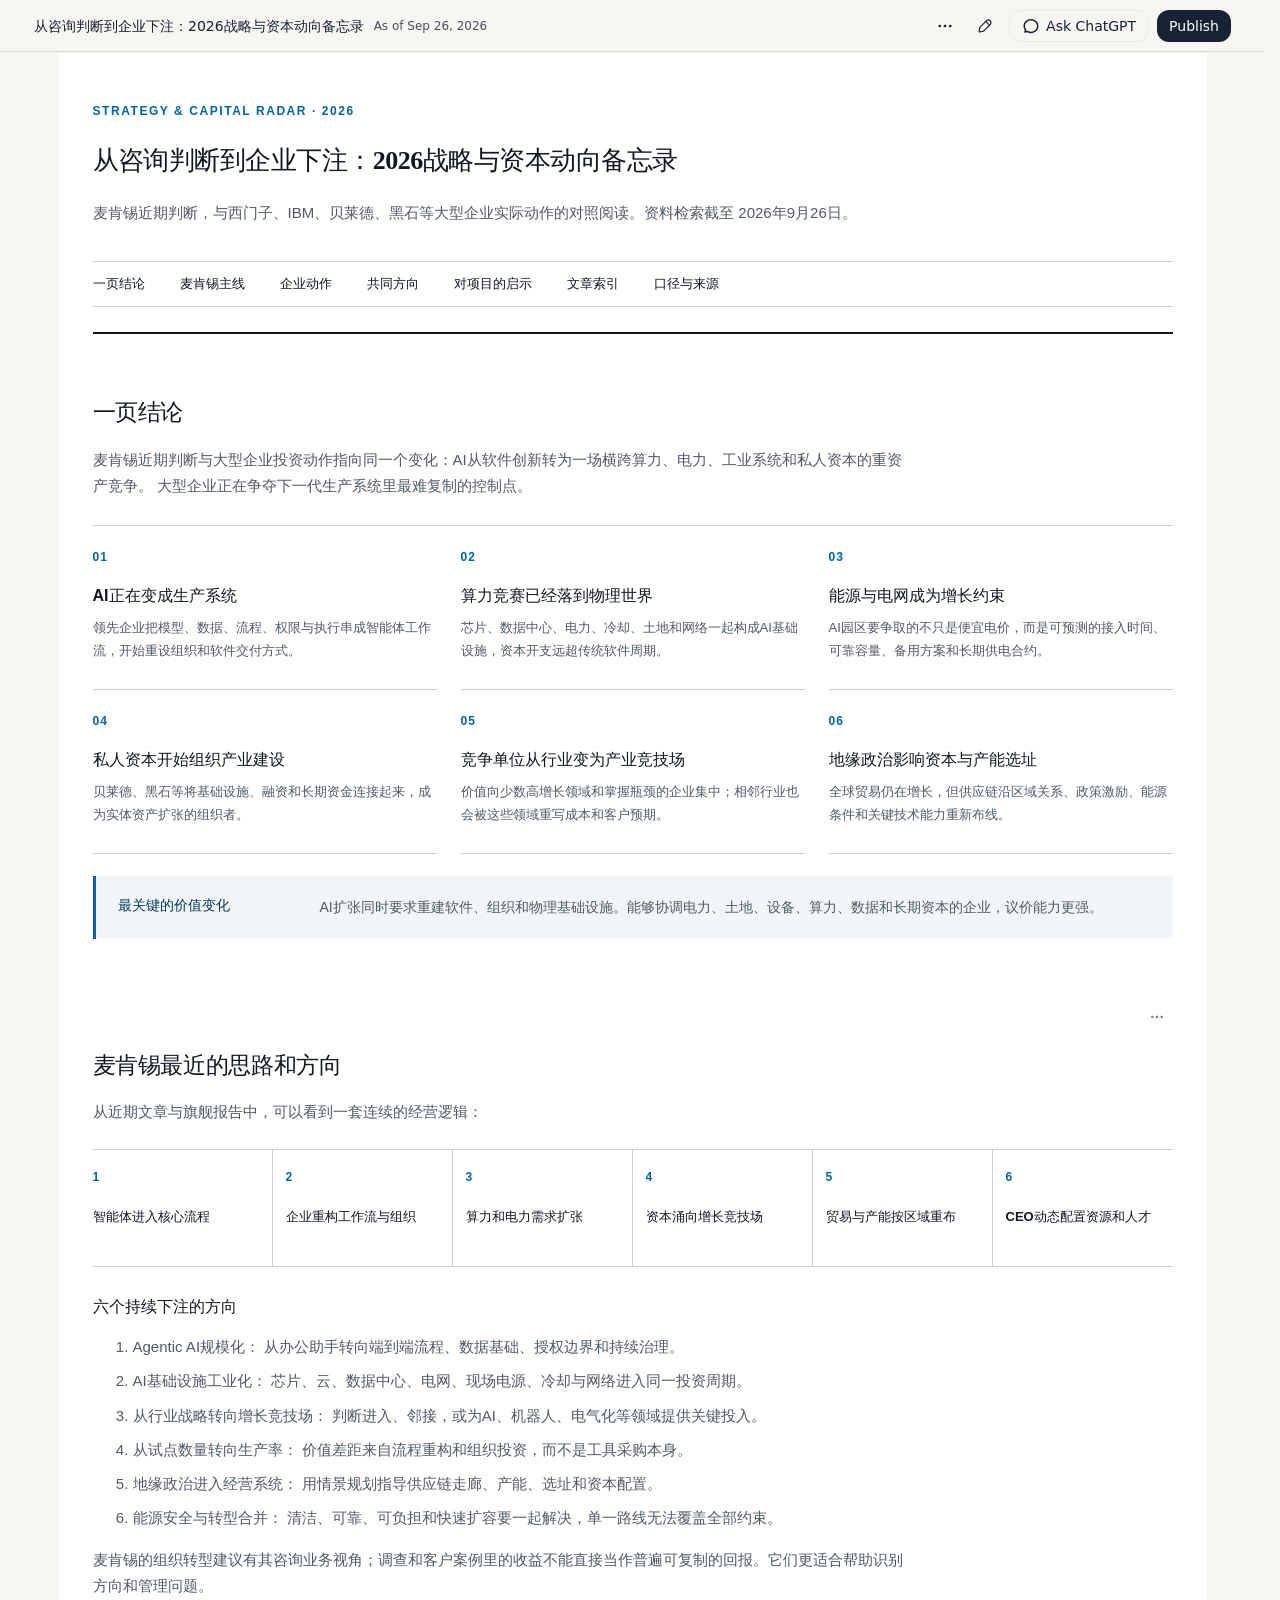
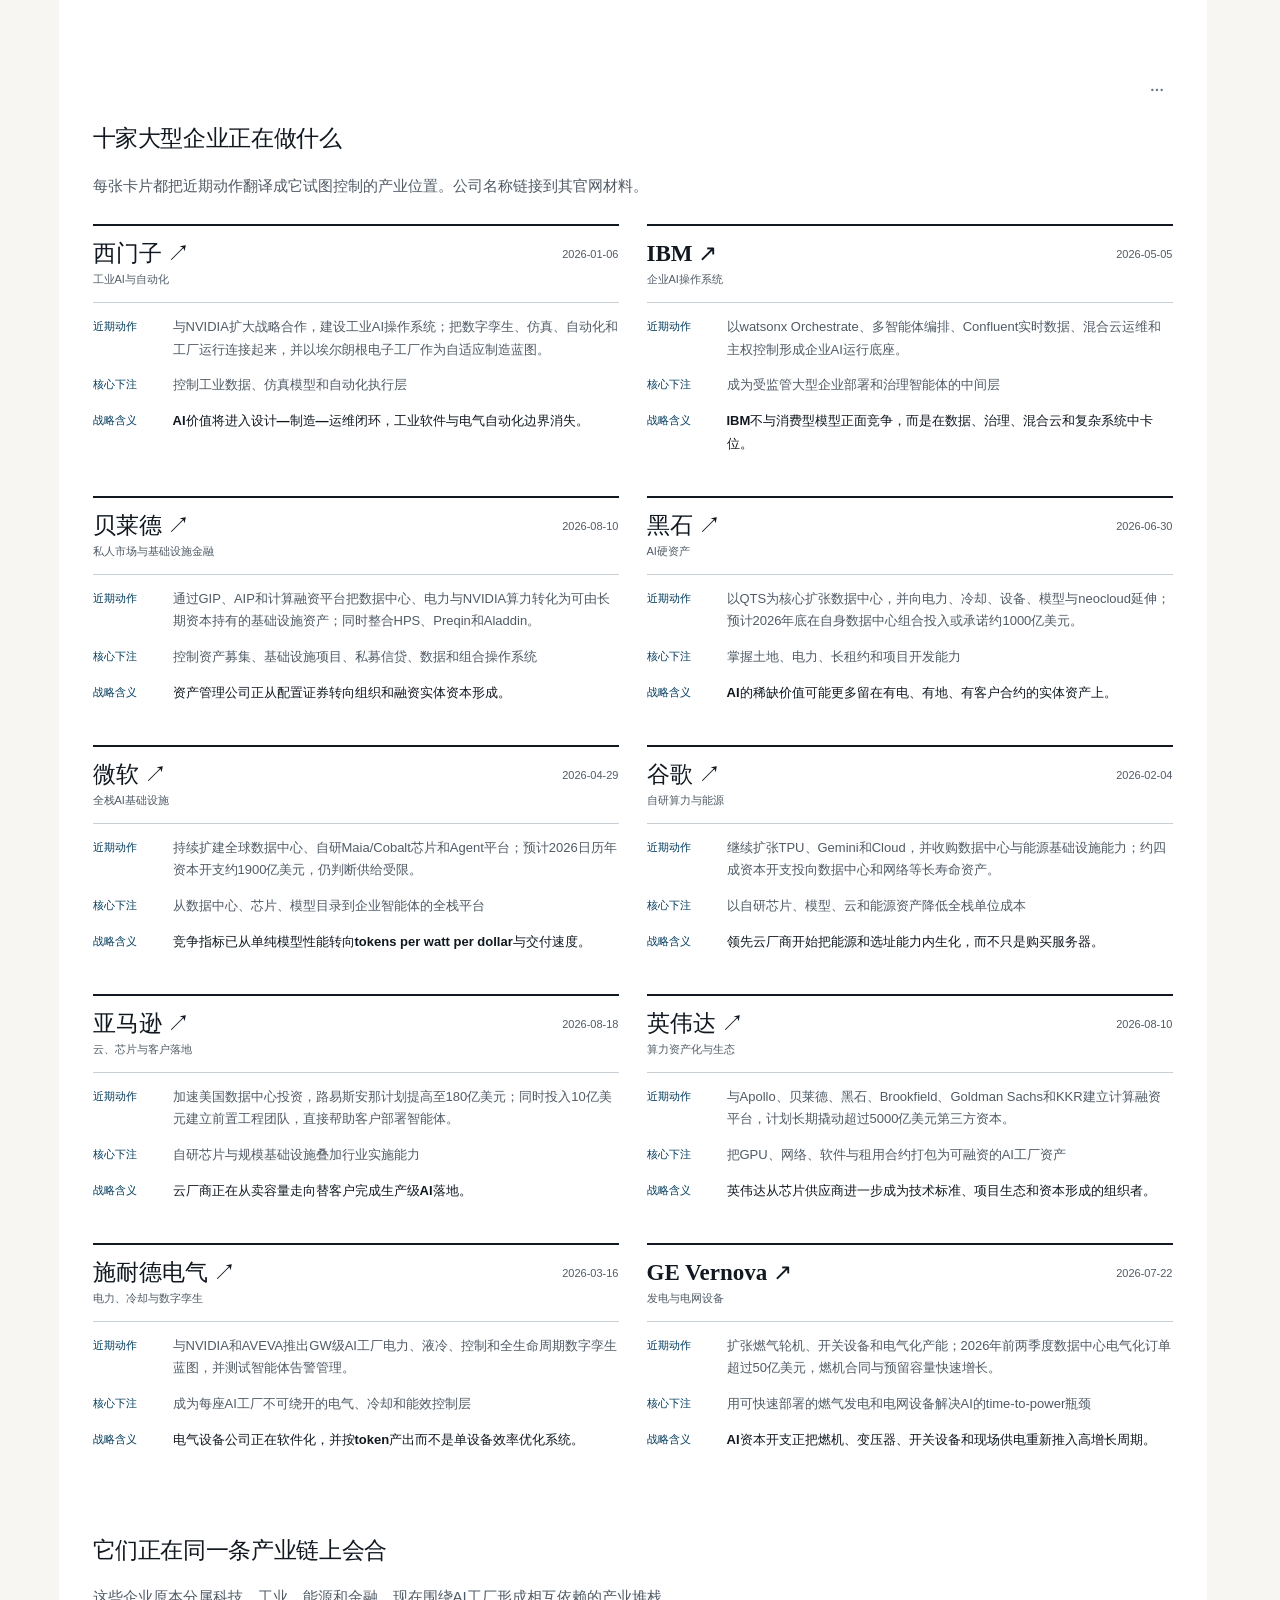
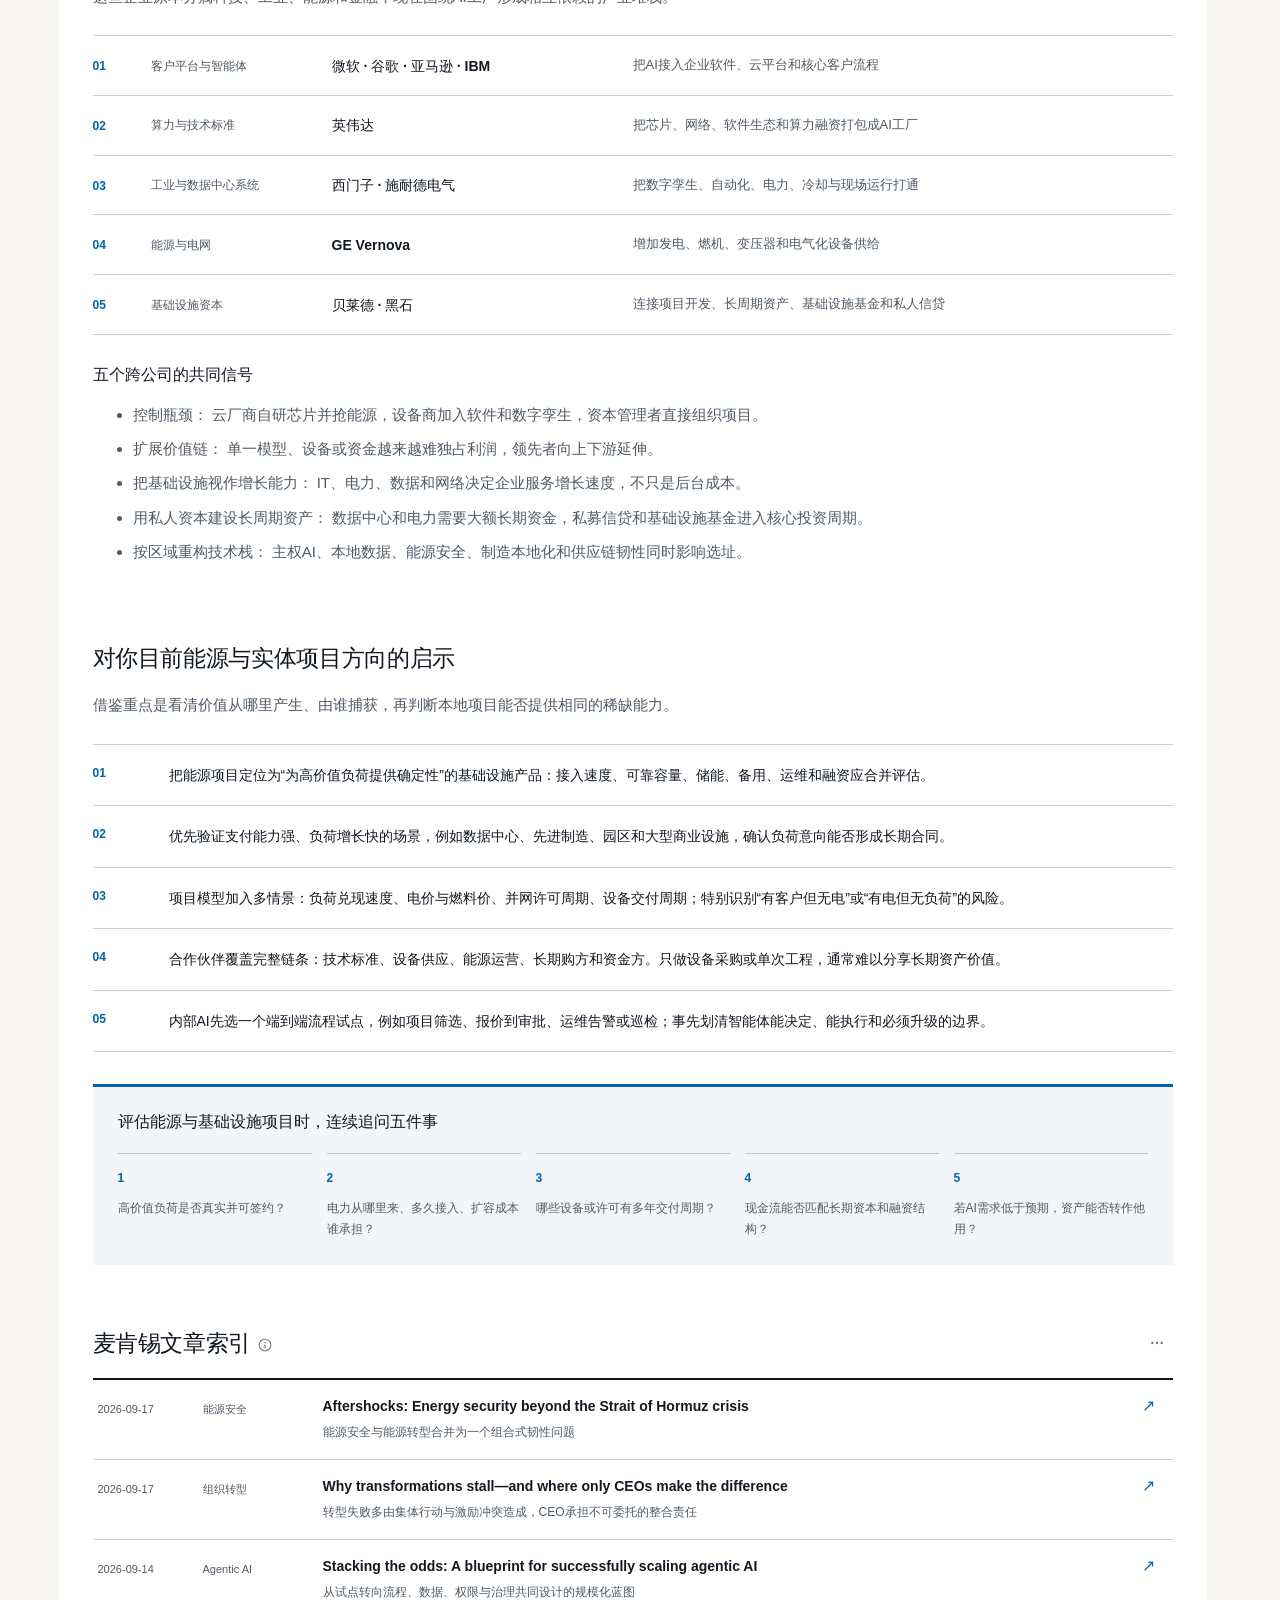
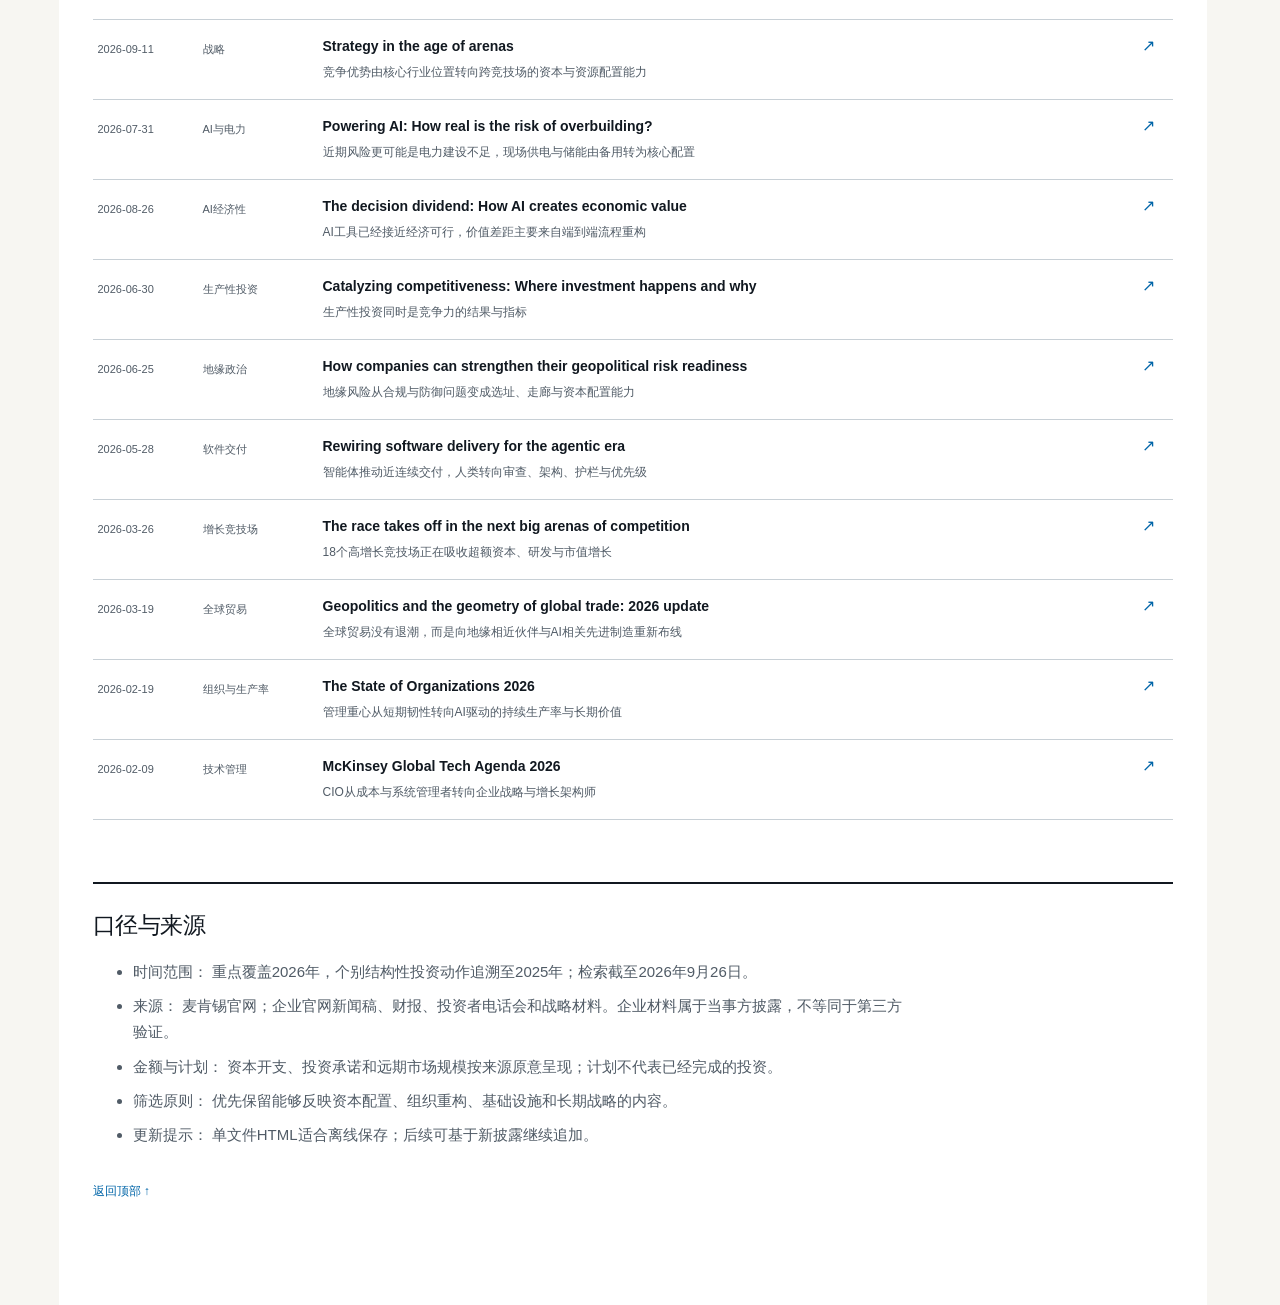
